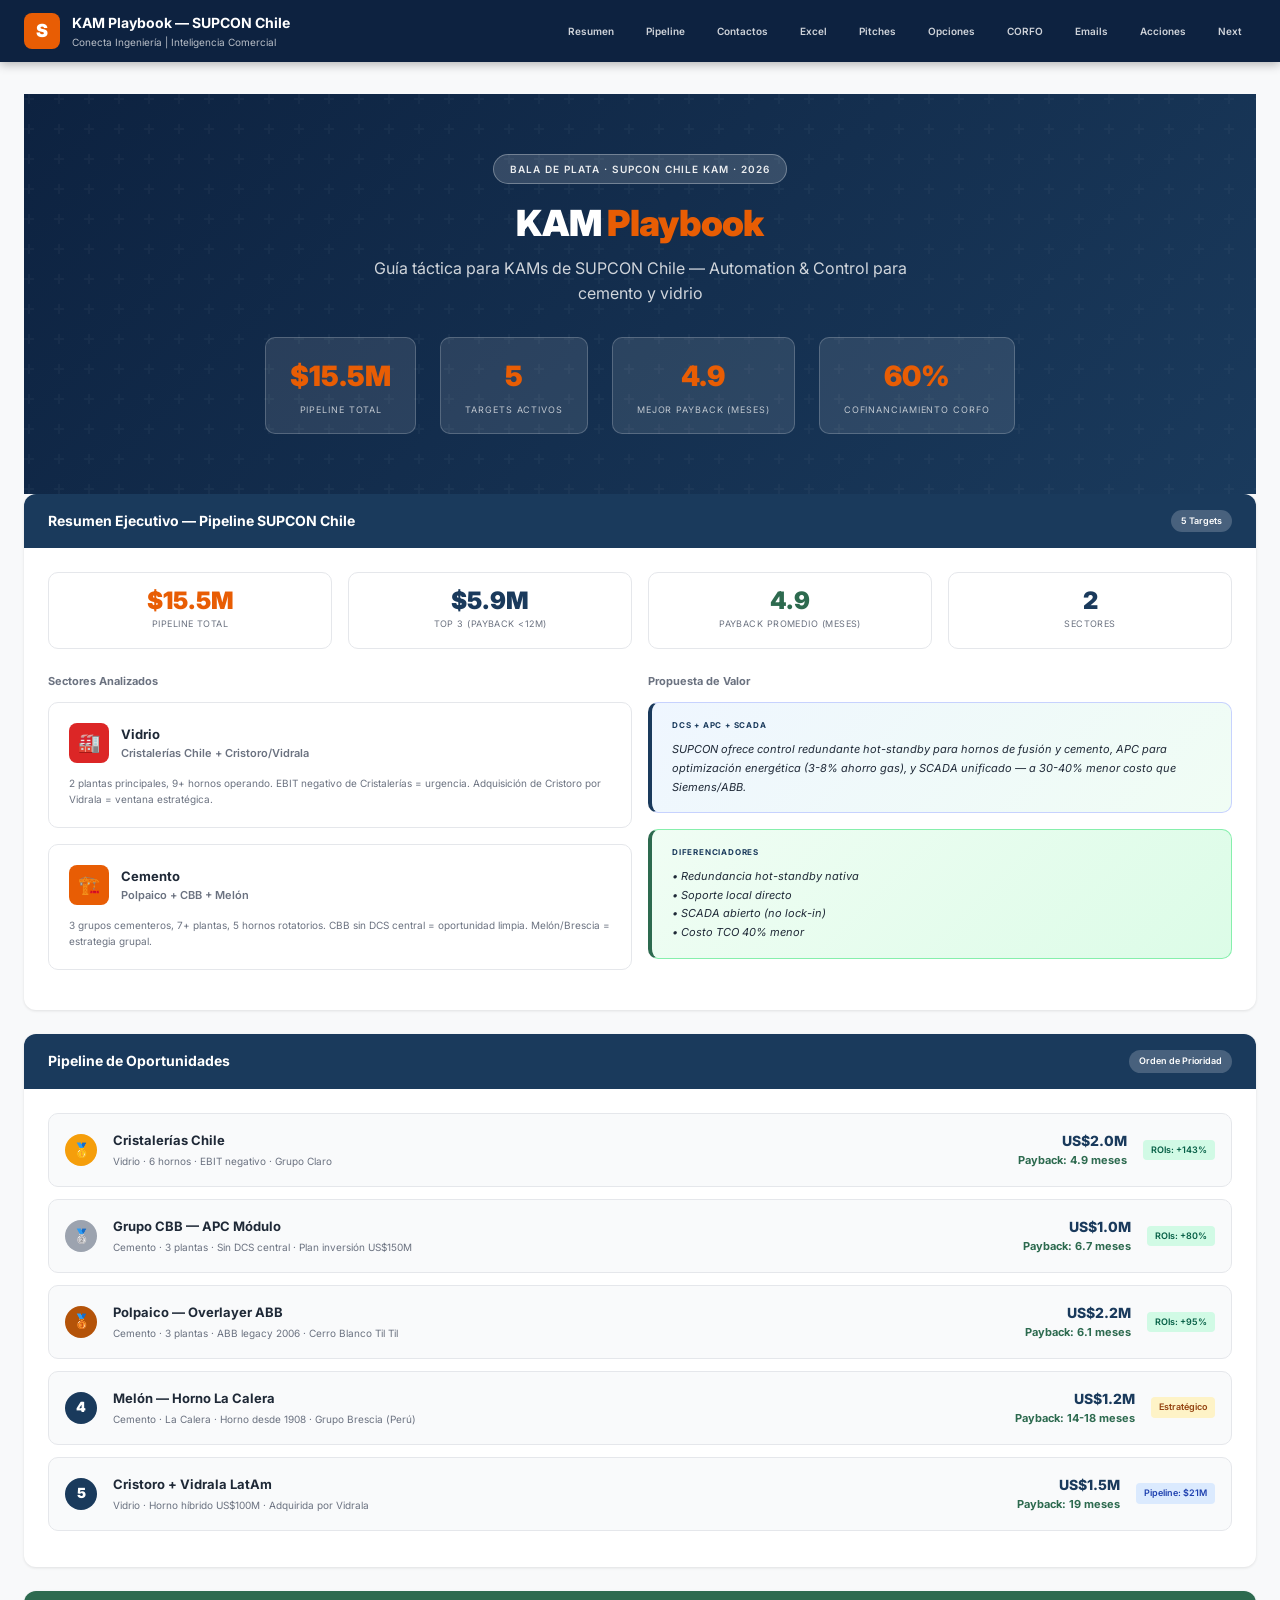
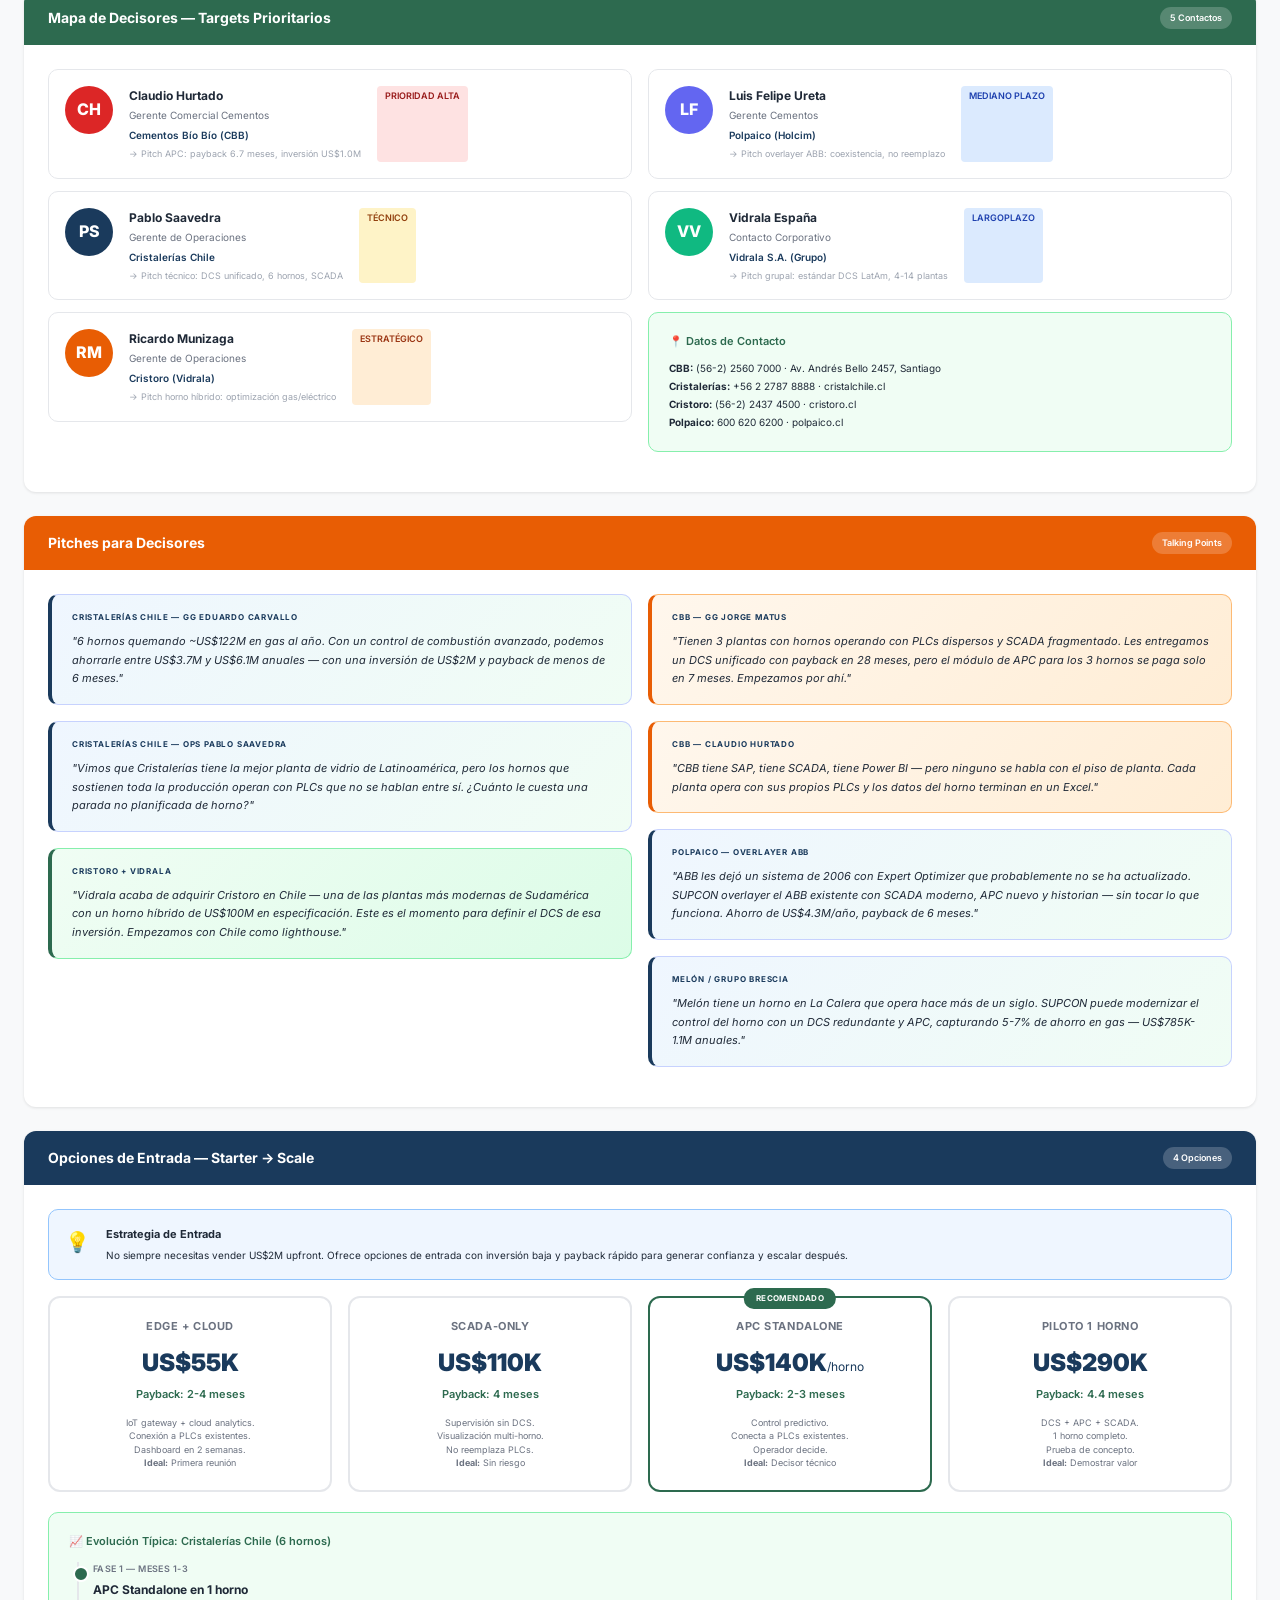
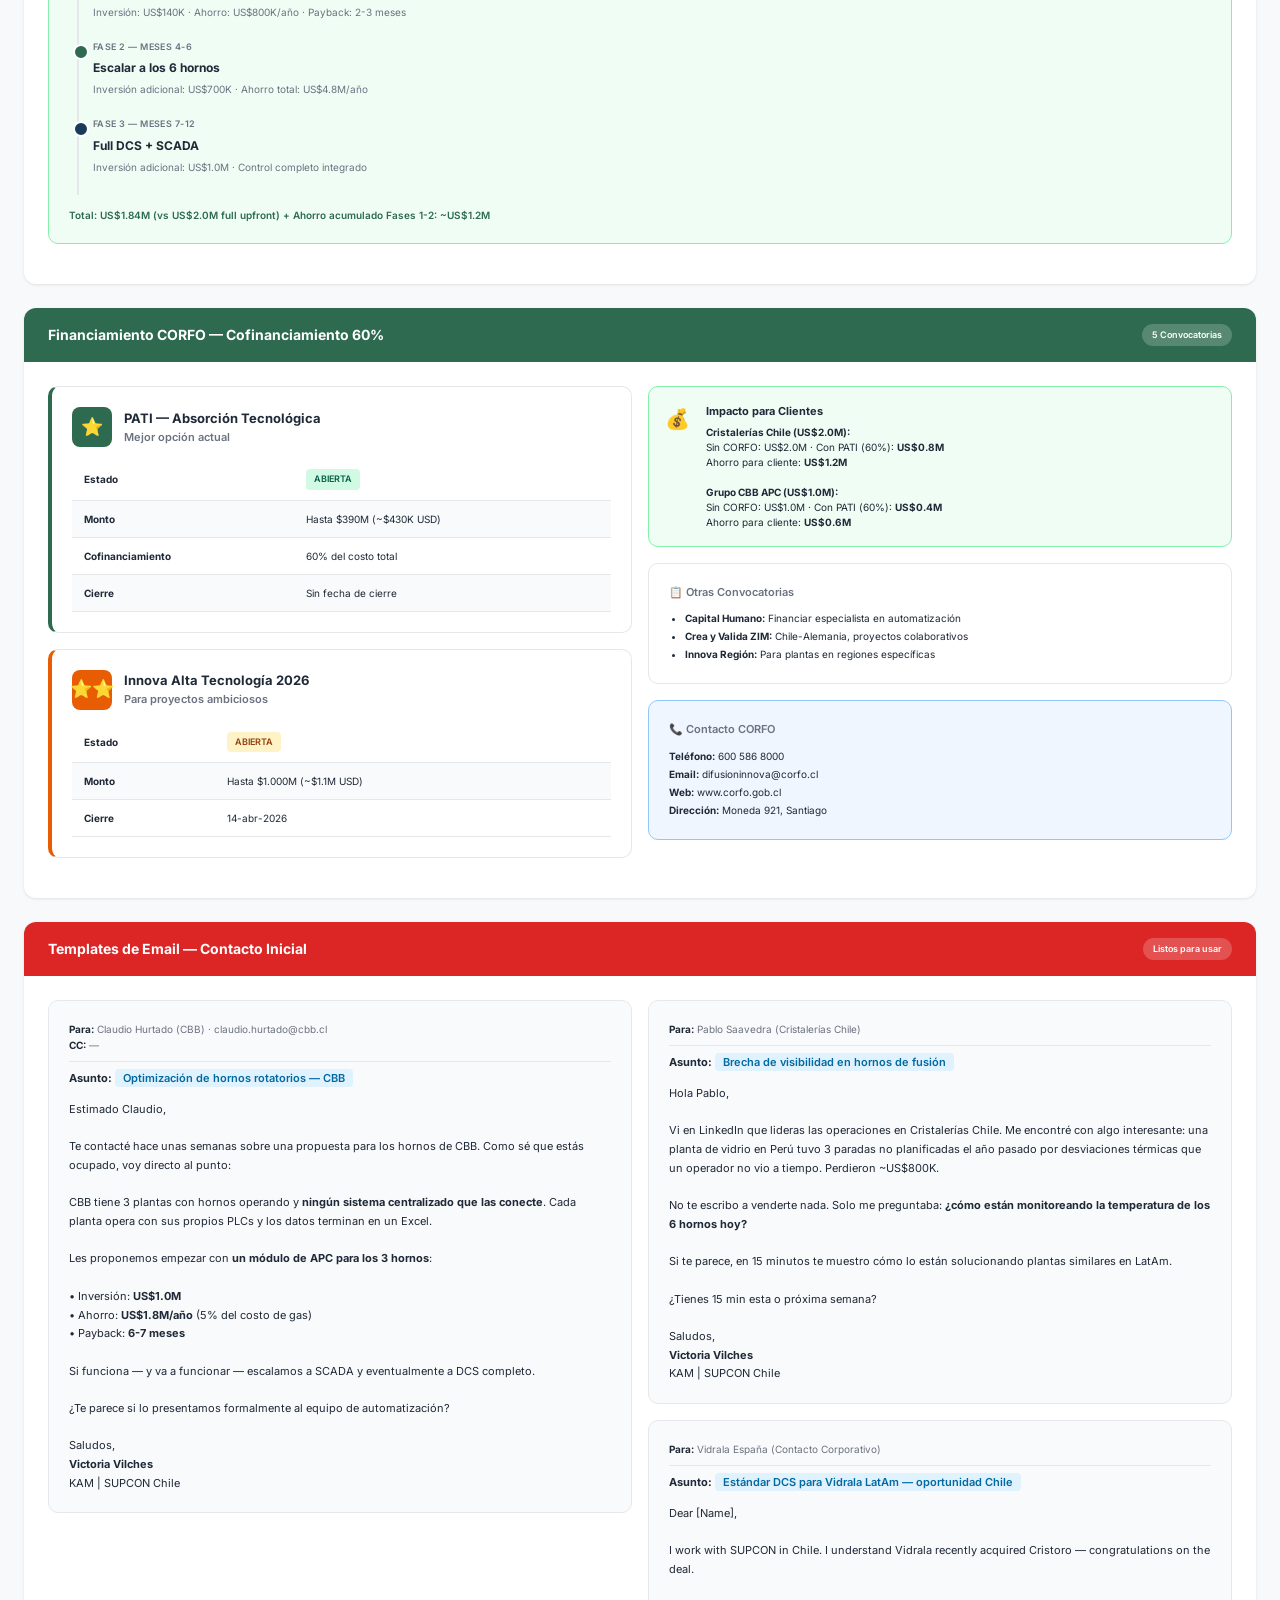
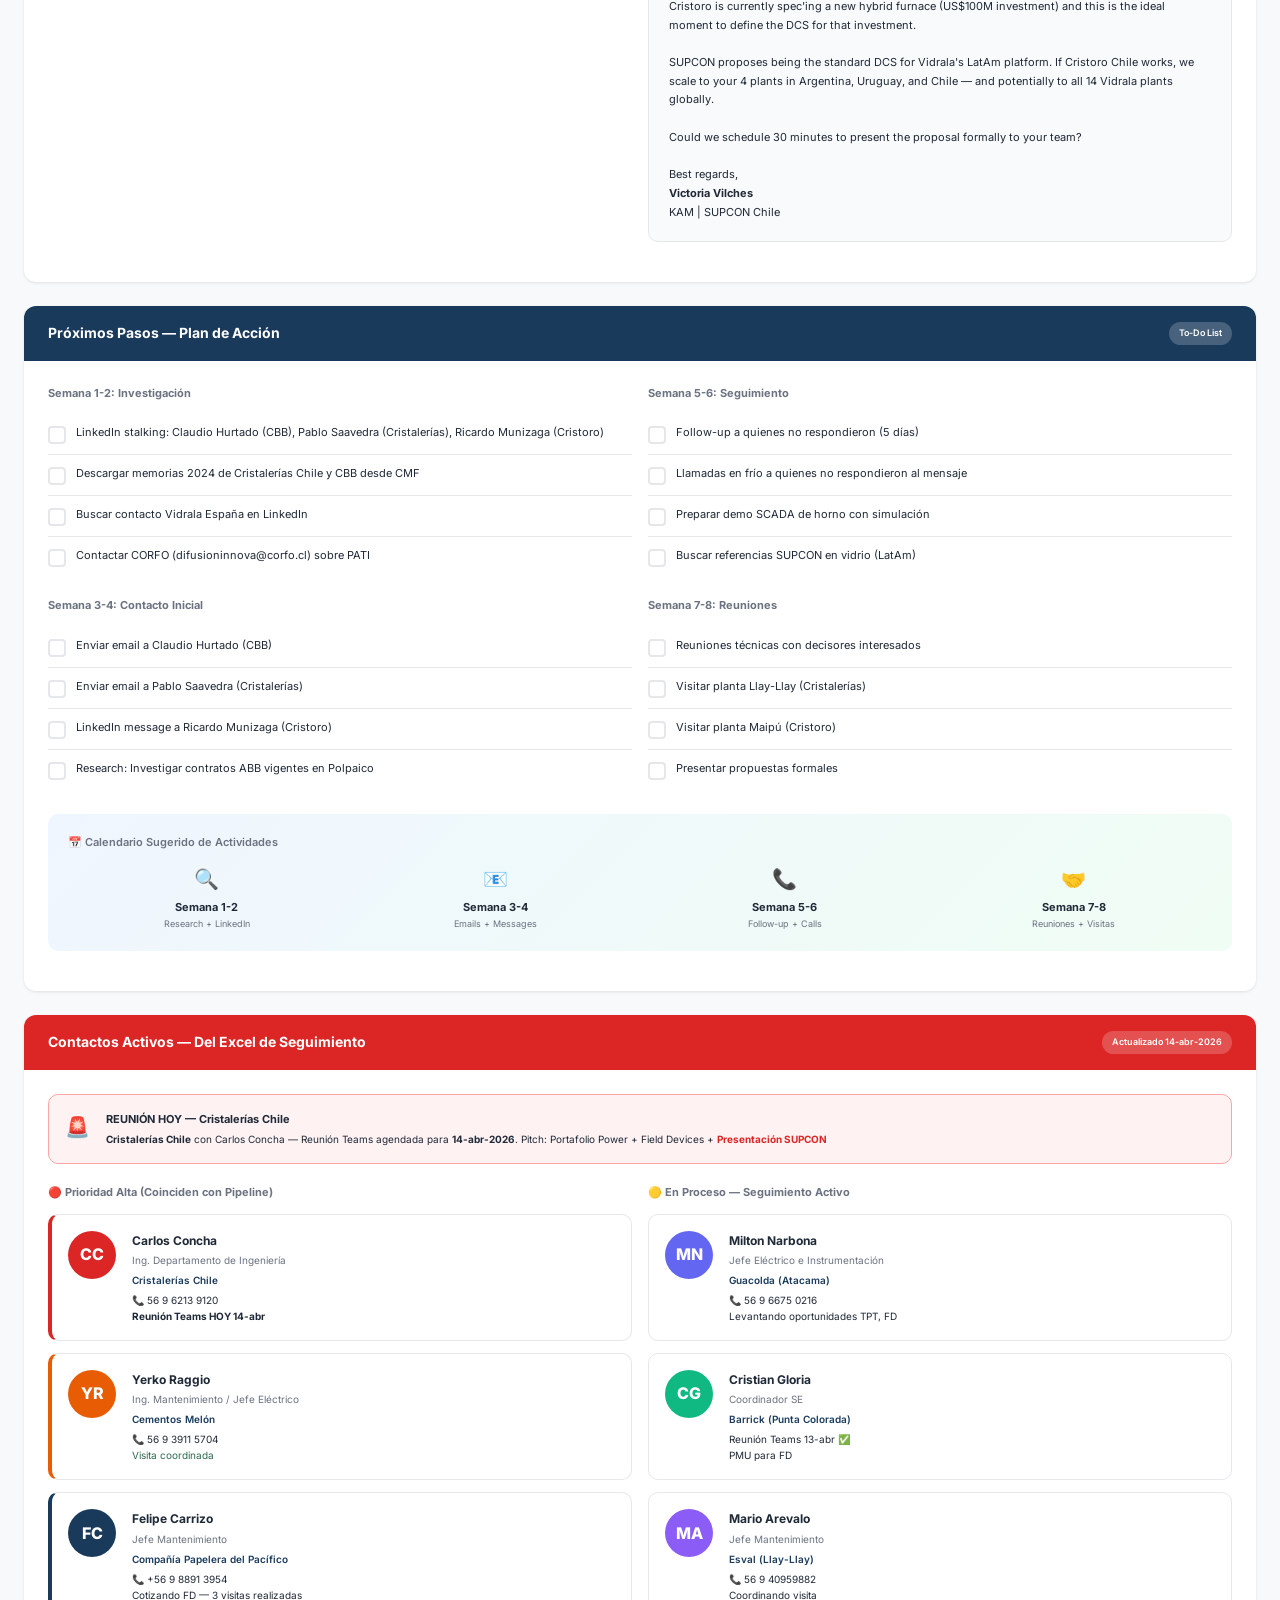
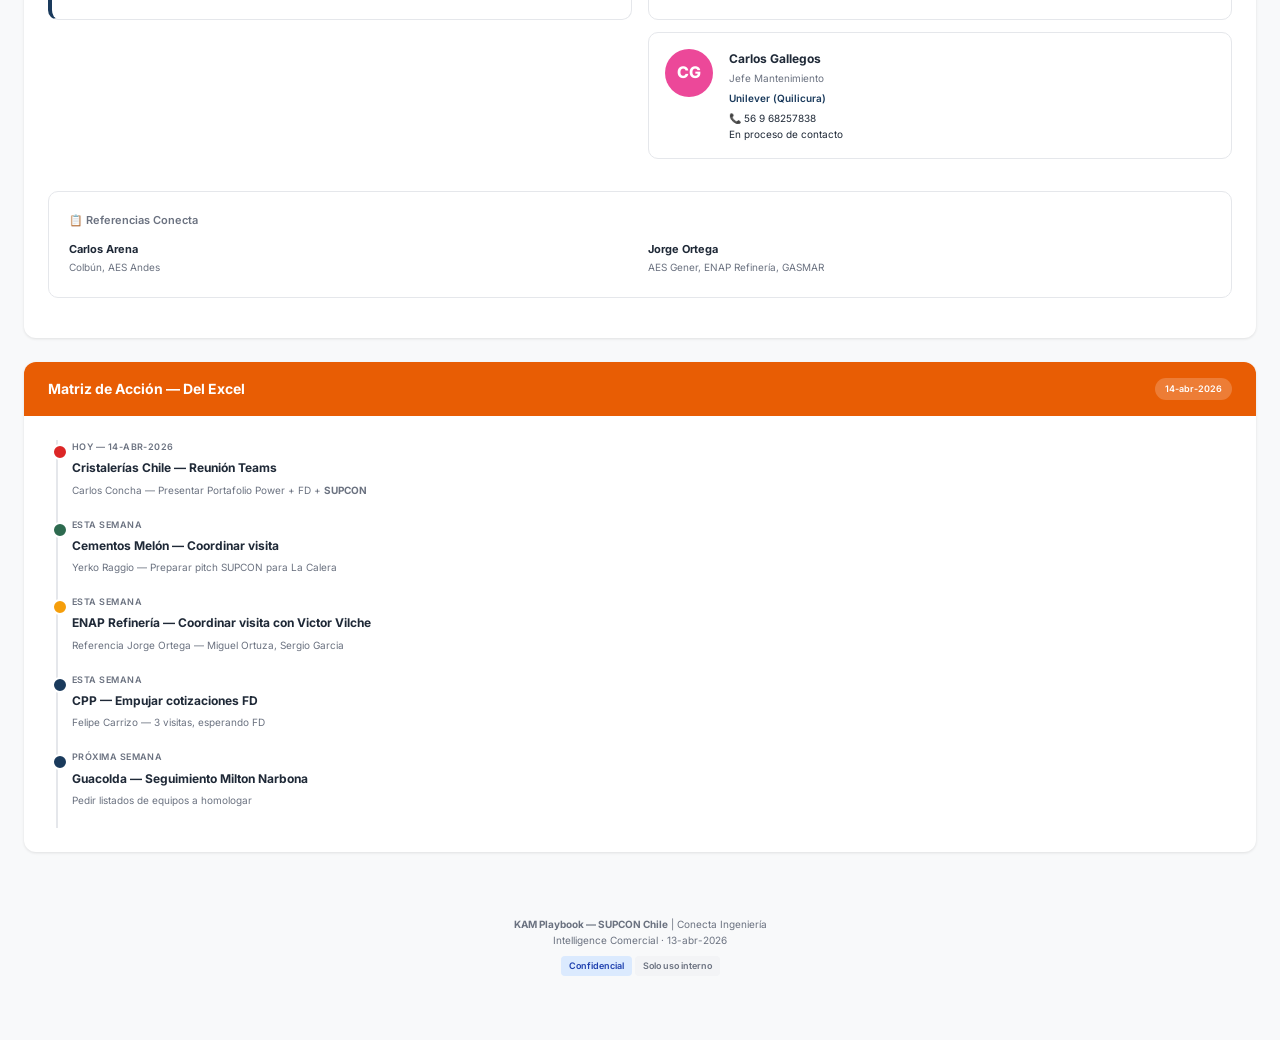
==== kam_playbook.html @ 5419b421 "feat: Cruzar Excel contactos con pipeline SUPCON - Crear analisis_excel_contactos.md con matriz de a" ====
<!DOCTYPE html>
<html lang="es">
<head>
<meta charset="UTF-8">
<meta name="viewport" content="width=device-width, initial-scale=1.0">
<title>KAM Playbook — SUPCON Chile | Conecta Ingeniería</title>
<style>
@import url('https://fonts.googleapis.com/css2?family=Inter:wght@300;400;500;600;700;800;900&display=swap');

:root {
  --primary: #1a3a5c;
  --primary-dark: #0d2240;
  --accent: #e85d04;
  --accent2: #f77f00;
  --success: #2d6a4f;
  --danger: #dc2626;
  --warning: #f59e0b;
  --bg: #f8f9fa;
  --paper: #ffffff;
  --border: #e5e7eb;
  --text: #1f2937;
  --text-light: #6b7280;
  --text-muted: #9ca3af;
}

* { box-sizing: border-box; margin: 0; padding: 0; }

body {
  font-family: 'Inter', -apple-system, BlinkMacSystemFont, sans-serif;
  background: var(--bg);
  color: var(--text);
  font-size: 11px;
  line-height: 1.6;
}

/* ─── NAVIGATION ─── */
.nav {
  position: fixed;
  top: 0;
  left: 0;
  right: 0;
  background: var(--primary-dark);
  color: white;
  padding: 12px 24px;
  display: flex;
  align-items: center;
  justify-content: space-between;
  z-index: 1000;
  box-shadow: 0 2px 10px rgba(0,0,0,0.3);
}

.nav-brand {
  display: flex;
  align-items: center;
  gap: 12px;
}

.nav-logo {
  width: 36px;
  height: 36px;
  background: var(--accent);
  border-radius: 8px;
  display: flex;
  align-items: center;
  justify-content: center;
  font-weight: 900;
  font-size: 18px;
}

.nav-title {
  font-size: 14px;
  font-weight: 700;
}

.nav-subtitle {
  font-size: 10px;
  opacity: 0.7;
}

.nav-links {
  display: flex;
  gap: 4px;
}

.nav-link {
  padding: 8px 14px;
  color: rgba(255,255,255,0.8);
  text-decoration: none;
  font-size: 10px;
  font-weight: 600;
  border-radius: 6px;
  transition: all 0.2s;
}

.nav-link:hover, .nav-link.active {
  background: rgba(255,255,255,0.15);
  color: white;
}

/* ─── MAIN CONTENT ─── */
.main {
  margin-top: 70px;
  padding: 24px;
  max-width: 1400px;
  margin-left: auto;
  margin-right: auto;
}

/* ─── SECTIONS ─── */
.section {
  background: var(--paper);
  border-radius: 12px;
  margin-bottom: 24px;
  box-shadow: 0 1px 3px rgba(0,0,0,0.1);
  overflow: hidden;
}

.section-header {
  background: var(--primary);
  color: white;
  padding: 16px 24px;
  display: flex;
  align-items: center;
  gap: 12px;
}

.section-header.success { background: var(--success); }
.section-header.accent { background: var(--accent); }
.section-header.danger { background: var(--danger); }

.section-header h2 {
  font-size: 14px;
  font-weight: 700;
  flex: 1;
}

.section-header .badge {
  background: rgba(255,255,255,0.2);
  padding: 4px 10px;
  border-radius: 12px;
  font-size: 9px;
  font-weight: 600;
}

.section-body {
  padding: 24px;
}

/* ─── COVER HERO ─── */
.hero {
  background: linear-gradient(135deg, var(--primary-dark) 0%, var(--primary) 100%);
  color: white;
  padding: 60px 40px;
  text-align: center;
  position: relative;
  overflow: hidden;
}

.hero::before {
  content: '';
  position: absolute;
  top: 0;
  left: 0;
  right: 0;
  bottom: 0;
  background: url("data:image/svg+xml,%3Csvg width='60' height='60' viewBox='0 0 60 60' xmlns='http://www.w3.org/2000/svg'%3E%3Cg fill='none' fill-rule='evenodd'%3E%3Cg fill='%23ffffff' fill-opacity='0.03'%3E%3Cpath d='M36 34v-4h-2v4h-4v2h4v4h2v-4h4v-2h-4zm0-30V0h-2v4h-4v2h4v4h2V6h4V4h-4zM6 34v-4H4v4H0v2h4v4h2v-4h4v-2H6zM6 4V0H4v4H0v2h4v4h2V6h4V4H6z'/%3E%3C/g%3E%3C/g%3E%3C/svg%3E");
}

.hero-content {
  position: relative;
  z-index: 1;
}

.hero-badge {
  display: inline-block;
  background: rgba(255,255,255,0.15);
  border: 1px solid rgba(255,255,255,0.3);
  color: rgba(255,255,255,0.9);
  padding: 6px 16px;
  border-radius: 20px;
  font-size: 10px;
  font-weight: 600;
  letter-spacing: 0.1em;
  text-transform: uppercase;
  margin-bottom: 20px;
}

.hero h1 {
  font-size: 36px;
  font-weight: 900;
  line-height: 1.1;
  margin-bottom: 12px;
  letter-spacing: -0.02em;
}

.hero h1 .highlight { color: var(--accent); }

.hero p {
  font-size: 16px;
  opacity: 0.8;
  max-width: 600px;
  margin: 0 auto 30px;
}

.hero-stats {
  display: flex;
  justify-content: center;
  gap: 24px;
  flex-wrap: wrap;
}

.hero-stat {
  background: rgba(255,255,255,0.1);
  border: 1px solid rgba(255,255,255,0.2);
  padding: 16px 24px;
  border-radius: 10px;
  text-align: center;
  min-width: 140px;
}

.hero-stat-value {
  font-size: 28px;
  font-weight: 900;
  color: var(--accent);
}

.hero-stat-label {
  font-size: 9px;
  text-transform: uppercase;
  letter-spacing: 0.1em;
  opacity: 0.7;
  margin-top: 4px;
}

/* ─── CARDS ─── */
.card {
  background: var(--paper);
  border: 1px solid var(--border);
  border-radius: 10px;
  padding: 20px;
  margin-bottom: 16px;
}

.card-header {
  display: flex;
  align-items: center;
  gap: 12px;
  margin-bottom: 12px;
}

.card-icon {
  width: 40px;
  height: 40px;
  background: var(--primary);
  color: white;
  border-radius: 8px;
  display: flex;
  align-items: center;
  justify-content: center;
  font-size: 18px;
  flex-shrink: 0;
}

.card-icon.green { background: var(--success); }
.card-icon.orange { background: var(--accent); }
.card-icon.red { background: var(--danger); }

.card h3 {
  font-size: 13px;
  font-weight: 700;
  flex: 1;
}

.card h4 {
  font-size: 11px;
  font-weight: 600;
  color: var(--text-light);
}

/* ─── GRID LAYOUTS ─── */
.grid-2 {
  display: grid;
  grid-template-columns: repeat(2, 1fr);
  gap: 16px;
}

.grid-3 {
  display: grid;
  grid-template-columns: repeat(3, 1fr);
  gap: 16px;
}

.grid-4 {
  display: grid;
  grid-template-columns: repeat(4, 1fr);
  gap: 16px;
}

@media (max-width: 1024px) {
  .grid-3, .grid-4 { grid-template-columns: repeat(2, 1fr); }
}

@media (max-width: 768px) {
  .grid-2, .grid-3, .grid-4 { grid-template-columns: 1fr; }
}

/* ─── TABLES ─── */
.table {
  width: 100%;
  border-collapse: collapse;
  font-size: 10px;
}

.table th {
  background: var(--primary);
  color: white;
  padding: 10px 12px;
  text-align: left;
  font-weight: 600;
  text-transform: uppercase;
  letter-spacing: 0.05em;
  font-size: 9px;
}

.table td {
  padding: 10px 12px;
  border-bottom: 1px solid var(--border);
}

.table tr:nth-child(even) td {
  background: #f9fafb;
}

.table tr:hover td {
  background: #f3f4f6;
}

/* ─── TAGS / BADGES ─── */
.tag {
  display: inline-block;
  padding: 3px 8px;
  border-radius: 4px;
  font-size: 9px;
  font-weight: 600;
}

.tag.primary { background: #dbeafe; color: #1e40af; }
.tag.success { background: #d1fae5; color: #065f46; }
.tag.warning { background: #fef3c7; color: #92400e; }
.tag.danger { background: #fee2e2; color: #991b1b; }
.tag.orange { background: #ffedd5; color: #9a3412; }

/* ─── PIPELINE ─── */
.pipeline-item {
  display: flex;
  align-items: center;
  gap: 16px;
  padding: 16px;
  background: #f9fafb;
  border: 1px solid var(--border);
  border-radius: 10px;
  margin-bottom: 12px;
}

.pipeline-rank {
  width: 32px;
  height: 32px;
  background: var(--primary);
  color: white;
  border-radius: 50%;
  display: flex;
  align-items: center;
  justify-content: center;
  font-weight: 900;
  font-size: 14px;
  flex-shrink: 0;
}

.pipeline-rank.gold { background: #f59e0b; }
.pipeline-rank.silver { background: #9ca3af; }
.pipeline-rank.bronze { background: #b45309; }

.pipeline-content { flex: 1; }

.pipeline-company {
  font-size: 13px;
  font-weight: 700;
  margin-bottom: 2px;
}

.pipeline-meta {
  font-size: 10px;
  color: var(--text-light);
}

.pipeline-numbers {
  text-align: right;
}

.pipeline-invest {
  font-size: 14px;
  font-weight: 800;
  color: var(--primary);
}

.pipeline-payback {
  font-size: 11px;
  font-weight: 700;
  color: var(--success);
}

/* ─── CONTACTS ─── */
.contact-card {
  display: flex;
  gap: 16px;
  padding: 16px;
  background: white;
  border: 1px solid var(--border);
  border-radius: 10px;
  margin-bottom: 12px;
}

.contact-avatar {
  width: 48px;
  height: 48px;
  background: var(--primary);
  color: white;
  border-radius: 50%;
  display: flex;
  align-items: center;
  justify-content: center;
  font-weight: 800;
  font-size: 16px;
  flex-shrink: 0;
}

.contact-info h4 {
  font-size: 12px;
  font-weight: 700;
  margin-bottom: 2px;
}

.contact-info .role {
  font-size: 10px;
  color: var(--text-light);
  margin-bottom: 4px;
}

.contact-info .company {
  font-size: 10px;
  color: var(--primary);
  font-weight: 600;
}

.contact-info .approach {
  font-size: 9px;
  color: var(--text-muted);
  margin-top: 4px;
}

/* ─── PITCH CARDS ─── */
.pitch-card {
  background: linear-gradient(135deg, #eff6ff 0%, #f0fdf4 100%);
  border: 1px solid #c7d2fe;
  border-left: 4px solid var(--primary);
  border-radius: 10px;
  padding: 16px 20px;
  margin-bottom: 16px;
}

.pitch-card.green {
  background: linear-gradient(135deg, #f0fdf4 0%, #dcfce7 100%);
  border-color: #86efac;
  border-left-color: var(--success);
}

.pitch-card.orange {
  background: linear-gradient(135deg, #fff7ed 0%, #ffedd5 100%);
  border-color: #fdba74;
  border-left-color: var(--accent);
}

.pitch-label {
  font-size: 8px;
  text-transform: uppercase;
  letter-spacing: 0.1em;
  color: var(--primary);
  font-weight: 700;
  margin-bottom: 8px;
}

.pitch-text {
  font-size: 11px;
  line-height: 1.7;
  color: var(--text);
  font-style: italic;
}

/* ─── OPTIONS CARDS ─── */
.option-card {
  background: white;
  border: 2px solid var(--border);
  border-radius: 12px;
  padding: 20px;
  text-align: center;
  transition: all 0.2s;
}

.option-card:hover {
  border-color: var(--primary);
  box-shadow: 0 4px 12px rgba(0,0,0,0.1);
}

.option-card.recommended {
  border-color: var(--success);
  position: relative;
}

.option-card.recommended::before {
  content: 'RECOMENDADO';
  position: absolute;
  top: -10px;
  left: 50%;
  transform: translateX(-50%);
  background: var(--success);
  color: white;
  padding: 4px 12px;
  border-radius: 10px;
  font-size: 8px;
  font-weight: 700;
  letter-spacing: 0.05em;
}

.option-name {
  font-size: 11px;
  font-weight: 700;
  text-transform: uppercase;
  letter-spacing: 0.05em;
  color: var(--text-light);
  margin-bottom: 8px;
}

.option-price {
  font-size: 24px;
  font-weight: 900;
  color: var(--primary);
  margin-bottom: 4px;
}

.option-price .small {
  font-size: 12px;
  font-weight: 400;
}

.option-payback {
  font-size: 11px;
  color: var(--success);
  font-weight: 600;
  margin-bottom: 12px;
}

.option-desc {
  font-size: 9px;
  color: var(--text-light);
  line-height: 1.5;
}

/* ─── TIMELINE ─── */
.timeline {
  position: relative;
  padding-left: 24px;
}

.timeline::before {
  content: '';
  position: absolute;
  left: 8px;
  top: 0;
  bottom: 0;
  width: 2px;
  background: var(--border);
}

.timeline-item {
  position: relative;
  padding-bottom: 20px;
}

.timeline-item::before {
  content: '';
  position: absolute;
  left: -20px;
  top: 4px;
  width: 12px;
  height: 12px;
  background: var(--primary);
  border-radius: 50%;
  border: 2px solid white;
}

.timeline-item.success::before { background: var(--success); }
.timeline-item.warning::before { background: var(--warning); }
.timeline-item.danger::before { background: var(--danger); }

.timeline-date {
  font-size: 9px;
  font-weight: 600;
  color: var(--text-light);
  text-transform: uppercase;
  letter-spacing: 0.05em;
  margin-bottom: 4px;
}

.timeline-title {
  font-size: 12px;
  font-weight: 700;
  margin-bottom: 4px;
}

.timeline-desc {
  font-size: 10px;
  color: var(--text-light);
}

/* ─── CHECKLIST ─── */
.checklist {
  list-style: none;
}

.checklist li {
  display: flex;
  align-items: flex-start;
  gap: 10px;
  padding: 10px 0;
  border-bottom: 1px solid var(--border);
  font-size: 11px;
}

.checklist li:last-child {
  border-bottom: none;
}

.check-box {
  width: 18px;
  height: 18px;
  border: 2px solid var(--border);
  border-radius: 4px;
  flex-shrink: 0;
  margin-top: 2px;
}

.check-box.checked {
  background: var(--success);
  border-color: var(--success);
  color: white;
}

/* ─── EMAIL TEMPLATE ─── */
.email-template {
  background: #f9fafb;
  border: 1px solid var(--border);
  border-radius: 10px;
  padding: 20px;
  margin-bottom: 16px;
}

.email-to {
  font-size: 10px;
  color: var(--text-light);
  margin-bottom: 8px;
  padding-bottom: 8px;
  border-bottom: 1px solid var(--border);
}

.email-to strong {
  color: var(--text);
}

.email-subject {
  font-size: 11px;
  margin-bottom: 12px;
}

.email-subject span {
  background: #e0f2fe;
  color: #0369a1;
  padding: 2px 8px;
  border-radius: 4px;
  font-weight: 600;
}

.email-body {
  font-size: 11px;
  line-height: 1.7;
  color: var(--text);
}

/* ─── KPI STRIP ─── */
.kpi-strip {
  display: flex;
  gap: 16px;
  margin-bottom: 24px;
  flex-wrap: wrap;
}

.kpi-box {
  flex: 1;
  min-width: 120px;
  background: white;
  border: 1px solid var(--border);
  border-radius: 10px;
  padding: 16px;
  text-align: center;
}

.kpi-value {
  font-size: 24px;
  font-weight: 900;
  color: var(--primary);
  line-height: 1;
}

.kpi-value.accent { color: var(--accent); }
.kpi-value.success { color: var(--success); }

.kpi-label {
  font-size: 9px;
  text-transform: uppercase;
  letter-spacing: 0.05em;
  color: var(--text-light);
  margin-top: 4px;
}

/* ─── CALLOUT ─── */
.callout {
  display: flex;
  gap: 16px;
  padding: 16px;
  border-radius: 10px;
  margin-bottom: 16px;
}

.callout.info {
  background: #eff6ff;
  border: 1px solid #93c5fd;
}

.callout.success {
  background: #f0fdf4;
  border: 1px solid #86efac;
}

.callout.warning {
  background: #fffbeb;
  border: 1px solid #fcd34d;
}

.callout.danger {
  background: #fef2f2;
  border: 1px solid #fca5a5;
}

.callout-icon {
  font-size: 20px;
  flex-shrink: 0;
}

.callout-content { flex: 1; }

.callout-title {
  font-size: 11px;
  font-weight: 700;
  margin-bottom: 4px;
}

.callout-text {
  font-size: 10px;
  line-height: 1.5;
}

/* ─── PRINT ─── */
@media print {
  .nav { display: none; }
  .main { margin-top: 0; }
  .section { break-inside: avoid; }
}

/* ─── RESPONSIVE ─── */
@media (max-width: 768px) {
  .nav-links { display: none; }
  .hero h1 { font-size: 24px; }
  .hero-stats { flex-direction: column; }
  .grid-2, .grid-3, .grid-4 { grid-template-columns: 1fr; }
}
</style>
</head>
<body>

<!-- NAVIGATION -->
<nav class="nav">
  <div class="nav-brand">
    <div class="nav-logo">S</div>
    <div>
      <div class="nav-title">KAM Playbook — SUPCON Chile</div>
      <div class="nav-subtitle">Conecta Ingeniería | Inteligencia Comercial</div>
    </div>
  </div>
  <div class="nav-links">
    <a href="#overview" class="nav-link active">Resumen</a>
    <a href="#pipeline" class="nav-link">Pipeline</a>
    <a href="#contacts" class="nav-link">Contactos</a>
    <a href="#contacts-excel" class="nav-link">Excel</a>
    <a href="#pitches" class="nav-link">Pitches</a>
    <a href="#options" class="nav-link">Opciones</a>
    <a href="#corfo" class="nav-link">CORFO</a>
    <a href="#emails" class="nav-link">Emails</a>
    <a href="#actions" class="nav-link">Acciones</a>
    <a href="#next" class="nav-link">Next</a>
  </div>
</nav>

<!-- MAIN CONTENT -->
<main class="main">

<!-- HERO -->
<div class="hero">
  <div class="hero-content">
    <div class="hero-badge">Bala de Plata · SUPCON Chile KAM · 2026</div>
    <h1>KAM <span class="highlight">Playbook</span></h1>
    <p>Guía táctica para KAMs de SUPCON Chile — Automation & Control para cemento y vidrio</p>
    <div class="hero-stats">
      <div class="hero-stat">
        <div class="hero-stat-value">$15.5M</div>
        <div class="hero-stat-label">Pipeline Total</div>
      </div>
      <div class="hero-stat">
        <div class="hero-stat-value">5</div>
        <div class="hero-stat-label">Targets Activos</div>
      </div>
      <div class="hero-stat">
        <div class="hero-stat-value">4.9</div>
        <div class="hero-stat-label">Mejor Payback (meses)</div>
      </div>
      <div class="hero-stat">
        <div class="hero-stat-value">60%</div>
        <div class="hero-stat-label">Cofinanciamiento CORFO</div>
      </div>
    </div>
  </div>
</div>

<!-- SECTION 1: OVERVIEW -->
<section id="overview" class="section">
  <div class="section-header">
    <h2>Resumen Ejecutivo — Pipeline SUPCON Chile</h2>
    <span class="badge">5 Targets</span>
  </div>
  <div class="section-body">
    <div class="kpi-strip">
      <div class="kpi-box">
        <div class="kpi-value accent">$15.5M</div>
        <div class="kpi-label">Pipeline Total</div>
      </div>
      <div class="kpi-box">
        <div class="kpi-value">$5.9M</div>
        <div class="kpi-label">Top 3 (Payback &lt;12m)</div>
      </div>
      <div class="kpi-box">
        <div class="kpi-value success">4.9</div>
        <div class="kpi-label">Payback Promedio (meses)</div>
      </div>
      <div class="kpi-box">
        <div class="kpi-value">2</div>
        <div class="kpi-label">Sectores</div>
      </div>
    </div>
    
    <div class="grid-2">
      <div>
        <h4 style="margin-bottom: 12px; color: var(--text-light);">Sectores Analizados</h4>
        <div class="card">
          <div class="card-header">
            <div class="card-icon red">🏭</div>
            <div>
              <h3>Vidrio</h3>
              <h4>Cristalerías Chile + Cristoro/Vidrala</h4>
            </div>
          </div>
          <p style="font-size: 10px; color: var(--text-light);">
            2 plantas principales, 9+ hornos operando. EBIT negativo de Cristalerías = urgencia. 
            Adquisición de Cristoro por Vidrala = ventana estratégica.
          </p>
        </div>
        <div class="card">
          <div class="card-header">
            <div class="card-icon orange">🏗️</div>
            <div>
              <h3>Cemento</h3>
              <h4>Polpaico + CBB + Melón</h4>
            </div>
          </div>
          <p style="font-size: 10px; color: var(--text-light);">
            3 grupos cementeros, 7+ plantas, 5 hornos rotatorios. 
            CBB sin DCS central = oportunidad limpia. Melón/Brescia = estrategia grupal.
          </p>
        </div>
      </div>
      <div>
        <h4 style="margin-bottom: 12px; color: var(--text-light);">Propuesta de Valor</h4>
        <div class="pitch-card">
          <div class="pitch-label">DCS + APC + SCADA</div>
          <div class="pitch-text">
            SUPCON ofrece control redundante hot-standby para hornos de fusión y cemento, 
            APC para optimización energética (3-8% ahorro gas), y SCADA unificado — 
            a 30-40% menor costo que Siemens/ABB.
          </div>
        </div>
        <div class="pitch-card green">
          <div class="pitch-label">Diferenciadores</div>
          <div class="pitch-text">
            • Redundancia hot-standby nativa<br>
            • Soporte local directo<br>
            • SCADA abierto (no lock-in)<br>
            • Costo TCO 40% menor
          </div>
        </div>
      </div>
    </div>
  </div>
</section>

<!-- SECTION 2: PIPELINE -->
<section id="pipeline" class="section">
  <div class="section-header">
    <h2>Pipeline de Oportunidades</h2>
    <span class="badge">Orden de Prioridad</span>
  </div>
  <div class="section-body">
    
    <div class="pipeline-item">
      <div class="pipeline-rank gold">🥇</div>
      <div class="pipeline-content">
        <div class="pipeline-company">Cristalerías Chile</div>
        <div class="pipeline-meta">Vidrio · 6 hornos · EBIT negativo · Grupo Claro</div>
      </div>
      <div class="pipeline-numbers">
        <div class="pipeline-invest">US$2.0M</div>
        <div class="pipeline-payback">Payback: 4.9 meses</div>
      </div>
      <span class="tag success">ROIs: +143%</span>
    </div>

    <div class="pipeline-item">
      <div class="pipeline-rank silver">🥈</div>
      <div class="pipeline-content">
        <div class="pipeline-company">Grupo CBB — APC Módulo</div>
        <div class="pipeline-meta">Cemento · 3 plantas · Sin DCS central · Plan inversión US$150M</div>
      </div>
      <div class="pipeline-numbers">
        <div class="pipeline-invest">US$1.0M</div>
        <div class="pipeline-payback">Payback: 6.7 meses</div>
      </div>
      <span class="tag success">ROIs: +80%</span>
    </div>

    <div class="pipeline-item">
      <div class="pipeline-rank bronze">🥉</div>
      <div class="pipeline-content">
        <div class="pipeline-company">Polpaico — Overlayer ABB</div>
        <div class="pipeline-meta">Cemento · 3 plantas · ABB legacy 2006 · Cerro Blanco Til Til</div>
      </div>
      <div class="pipeline-numbers">
        <div class="pipeline-invest">US$2.2M</div>
        <div class="pipeline-payback">Payback: 6.1 meses</div>
      </div>
      <span class="tag success">ROIs: +95%</span>
    </div>

    <div class="pipeline-item">
      <div class="pipeline-rank">4</div>
      <div class="pipeline-content">
        <div class="pipeline-company">Melón — Horno La Calera</div>
        <div class="pipeline-meta">Cemento · La Calera · Horno desde 1908 · Grupo Brescia (Perú)</div>
      </div>
      <div class="pipeline-numbers">
        <div class="pipeline-invest">US$1.2M</div>
        <div class="pipeline-payback">Payback: 14-18 meses</div>
      </div>
      <span class="tag warning">Estratégico</span>
    </div>

    <div class="pipeline-item">
      <div class="pipeline-rank">5</div>
      <div class="pipeline-content">
        <div class="pipeline-company">Cristoro + Vidrala LatAm</div>
        <div class="pipeline-meta">Vidrio · Horno híbrido US$100M · Adquirida por Vidrala</div>
      </div>
      <div class="pipeline-numbers">
        <div class="pipeline-invest">US$1.5M</div>
        <div class="pipeline-payback">Payback: 19 meses</div>
      </div>
      <span class="tag primary">Pipeline: $21M</span>
    </div>

  </div>
</section>

<!-- SECTION 3: CONTACTS -->
<section id="contacts" class="section">
  <div class="section-header success">
    <h2>Mapa de Decisores — Targets Prioritarios</h2>
    <span class="badge">5 Contactos</span>
  </div>
  <div class="section-body">
    
    <div class="grid-2">
      <div>
        <div class="contact-card">
          <div class="contact-avatar" style="background: var(--danger);">CH</div>
          <div class="contact-info">
            <h4>Claudio Hurtado</h4>
            <div class="role">Gerente Comercial Cementos</div>
            <div class="company">Cementos Bío Bío (CBB)</div>
            <div class="approach">→ Pitch APC: payback 6.7 meses, inversión US$1.0M</div>
          </div>
          <span class="tag danger">PRIORIDAD ALTA</span>
        </div>

        <div class="contact-card">
          <div class="contact-avatar">PS</div>
          <div class="contact-info">
            <h4>Pablo Saavedra</h4>
            <div class="role">Gerente de Operaciones</div>
            <div class="company">Cristalerías Chile</div>
            <div class="approach">→ Pitch técnico: DCS unificado, 6 hornos, SCADA</div>
          </div>
          <span class="tag warning">TÉCNICO</span>
        </div>

        <div class="contact-card">
          <div class="contact-avatar" style="background: var(--accent);">RM</div>
          <div class="contact-info">
            <h4>Ricardo Munizaga</h4>
            <div class="role">Gerente de Operaciones</div>
            <div class="company">Cristoro (Vidrala)</div>
            <div class="approach">→ Pitch horno híbrido: optimización gas/eléctrico</div>
          </div>
          <span class="tag orange">ESTRATÉGICO</span>
        </div>
      </div>

      <div>
        <div class="contact-card">
          <div class="contact-avatar" style="background: #6366f1;">LF</div>
          <div class="contact-info">
            <h4>Luis Felipe Ureta</h4>
            <div class="role">Gerente Cementos</div>
            <div class="company">Polpaico (Holcim)</div>
            <div class="approach">→ Pitch overlayer ABB: coexistencia, no reemplazo</div>
          </div>
          <span class="tag primary">MEDIANO PLAZO</span>
        </div>

        <div class="contact-card">
          <div class="contact-avatar" style="background: #10b981;">VV</div>
          <div class="contact-info">
            <h4>Vidrala España</h4>
            <div class="role">Contacto Corporativo</div>
            <div class="company">Vidrala S.A. (Grupo)</div>
            <div class="approach">→ Pitch grupal: estándar DCS LatAm, 4-14 plantas</div>
          </div>
          <span class="tag primary">LARGOPLAZO</span>
        </div>

        <div class="card" style="background: #f0fdf4; border-color: #86efac;">
          <h4 style="color: var(--success); margin-bottom: 8px;">📍 Datos de Contacto</h4>
          <div style="font-size: 10px; line-height: 1.8;">
            <strong>CBB:</strong> (56-2) 2560 7000 · Av. Andrés Bello 2457, Santiago<br>
            <strong>Cristalerías:</strong> +56 2 2787 8888 · cristalchile.cl<br>
            <strong>Cristoro:</strong> (56-2) 2437 4500 · cristoro.cl<br>
            <strong>Polpaico:</strong> 600 620 6200 · polpaico.cl
          </div>
        </div>
      </div>
    </div>

  </div>
</section>

<!-- SECTION 4: PITCHES -->
<section id="pitches" class="section">
  <div class="section-header accent">
    <h2>Pitches para Decisores</h2>
    <span class="badge">Talking Points</span>
  </div>
  <div class="section-body">
    
    <div class="grid-2">
      <div>
        <div class="pitch-card">
          <div class="pitch-label">Cristalerías Chile — GG Eduardo Carvallo</div>
          <div class="pitch-text">
            "6 hornos quemando ~US$122M en gas al año. Con un control de combustión avanzado, 
            podemos ahorrarle entre US$3.7M y US$6.1M anuales — con una inversión de US$2M 
            y payback de menos de 6 meses."
          </div>
        </div>

        <div class="pitch-card">
          <div class="pitch-label">Cristalerías Chile — Ops Pablo Saavedra</div>
          <div class="pitch-text">
            "Vimos que Cristalerías tiene la mejor planta de vidrio de Latinoamérica, pero los 
            hornos que sostienen toda la producción operan con PLCs que no se hablan entre sí. 
            ¿Cuánto le cuesta una parada no planificada de horno?"
          </div>
        </div>

        <div class="pitch-card green">
          <div class="pitch-label">Cristoro + Vidrala</div>
          <div class="pitch-text">
            "Vidrala acaba de adquirir Cristoro en Chile — una de las plantas más modernas de 
            Sudamérica con un horno híbrido de US$100M en especificación. Este es el momento 
            para definir el DCS de esa inversión. Empezamos con Chile como lighthouse."
          </div>
        </div>
      </div>

      <div>
        <div class="pitch-card orange">
          <div class="pitch-label">CBB — GG Jorge Matus</div>
          <div class="pitch-text">
            "Tienen 3 plantas con hornos operando con PLCs dispersos y SCADA fragmentado. 
            Les entregamos un DCS unificado con payback en 28 meses, pero el módulo de APC 
            para los 3 hornos se paga solo en 7 meses. Empezamos por ahí."
          </div>
        </div>

        <div class="pitch-card orange">
          <div class="pitch-label">CBB — Claudio Hurtado</div>
          <div class="pitch-text">
            "CBB tiene SAP, tiene SCADA, tiene Power BI — pero ninguno se habla con el piso 
            de planta. Cada planta opera con sus propios PLCs y los datos del horno terminan 
            en un Excel."
          </div>
        </div>

        <div class="pitch-card">
          <div class="pitch-label">Polpaico — Overlayer ABB</div>
          <div class="pitch-text">
            "ABB les dejó un sistema de 2006 con Expert Optimizer que probablemente no se ha 
            actualizado. SUPCON overlayer el ABB existente con SCADA moderno, APC nuevo y 
            historian — sin tocar lo que funciona. Ahorro de US$4.3M/año, payback de 6 meses."
          </div>
        </div>

        <div class="pitch-card">
          <div class="pitch-label">Melón / Grupo Brescia</div>
          <div class="pitch-text">
            "Melón tiene un horno en La Calera que opera hace más de un siglo. SUPCON puede 
            modernizar el control del horno con un DCS redundante y APC, capturando 5-7% de 
            ahorro en gas — US$785K-1.1M anuales."
          </div>
        </div>
      </div>
    </div>

  </div>
</section>

<!-- SECTION 5: OPTIONS -->
<section id="options" class="section">
  <div class="section-header">
    <h2>Opciones de Entrada — Starter → Scale</h2>
    <span class="badge">4 Opciones</span>
  </div>
  <div class="section-body">
    
    <div class="callout info">
      <div class="callout-icon">💡</div>
      <div class="callout-content">
        <div class="callout-title">Estrategia de Entrada</div>
        <div class="callout-text">
          No siempre necesitas vender US$2M upfront. Ofrece opciones de entrada con inversión baja 
          y payback rápido para generar confianza y escalar después.
        </div>
      </div>
    </div>

    <div class="grid-4">
      <div class="option-card">
        <div class="option-name">Edge + Cloud</div>
        <div class="option-price">US$55K</div>
        <div class="option-payback">Payback: 2-4 meses</div>
        <div class="option-desc">
          IoT gateway + cloud analytics.<br>
          Conexión a PLCs existentes.<br>
          Dashboard en 2 semanas.<br>
          <strong>Ideal:</strong> Primera reunión
        </div>
      </div>

      <div class="option-card">
        <div class="option-name">SCADA-only</div>
        <div class="option-price">US$110K</div>
        <div class="option-payback">Payback: 4 meses</div>
        <div class="option-desc">
          Supervisión sin DCS.<br>
          Visualización multi-horno.<br>
          No reemplaza PLCs.<br>
          <strong>Ideal:</strong> Sin riesgo
        </div>
      </div>

      <div class="option-card recommended">
        <div class="option-name">APC Standalone</div>
        <div class="option-price">US$140K<span class="small">/horno</span></div>
        <div class="option-payback">Payback: 2-3 meses</div>
        <div class="option-desc">
          Control predictivo.<br>
          Conecta a PLCs existentes.<br>
          Operador decide.<br>
          <strong>Ideal:</strong> Decisor técnico
        </div>
      </div>

      <div class="option-card">
        <div class="option-name">Piloto 1 Horno</div>
        <div class="option-price">US$290K</div>
        <div class="option-payback">Payback: 4.4 meses</div>
        <div class="option-desc">
          DCS + APC + SCADA.<br>
          1 horno completo.<br>
          Prueba de concepto.<br>
          <strong>Ideal:</strong> Demostrar valor
        </div>
      </div>
    </div>

    <div class="card" style="margin-top: 20px; background: #f0fdf4; border-color: #86efac;">
      <h4 style="color: var(--success); margin-bottom: 12px;">📈 Evolución Típica: Cristalerías Chile (6 hornos)</h4>
      <div class="timeline">
        <div class="timeline-item success">
          <div class="timeline-date">Fase 1 — Meses 1-3</div>
          <div class="timeline-title">APC Standalone en 1 horno</div>
          <div class="timeline-desc">Inversión: US$140K · Ahorro: US$800K/año · Payback: 2-3 meses</div>
        </div>
        <div class="timeline-item success">
          <div class="timeline-date">Fase 2 — Meses 4-6</div>
          <div class="timeline-title">Escalar a los 6 hornos</div>
          <div class="timeline-desc">Inversión adicional: US$700K · Ahorro total: US$4.8M/año</div>
        </div>
        <div class="timeline-item">
          <div class="timeline-date">Fase 3 — Meses 7-12</div>
          <div class="timeline-title">Full DCS + SCADA</div>
          <div class="timeline-desc">Inversión adicional: US$1.0M · Control completo integrado</div>
        </div>
      </div>
      <div style="margin-top: 12px; font-size: 10px; color: var(--success); font-weight: 600;">
        Total: US$1.84M (vs US$2.0M full upfront) + Ahorro acumulado Fases 1-2: ~US$1.2M
      </div>
    </div>

  </div>
</section>

<!-- SECTION 6: CORFO -->
<section id="corfo" class="section">
  <div class="section-header success">
    <h2>Financiamiento CORFO — Cofinanciamiento 60%</h2>
    <span class="badge">5 Convocatorias</span>
  </div>
  <div class="section-body">
    
    <div class="grid-2">
      <div>
        <div class="card" style="border-left: 4px solid var(--success);">
          <div class="card-header">
            <div class="card-icon green">⭐</div>
            <div>
              <h3>PATI — Absorción Tecnológica</h3>
              <h4>Mejor opción actual</h4>
            </div>
          </div>
          <table class="table" style="margin-top: 12px;">
            <tr><td><strong>Estado</strong></td><td><span class="tag success">ABIERTA</span></td></tr>
            <tr><td><strong>Monto</strong></td><td>Hasta $390M (~$430K USD)</td></tr>
            <tr><td><strong>Cofinanciamiento</strong></td><td>60% del costo total</td></tr>
            <tr><td><strong>Cierre</strong></td><td>Sin fecha de cierre</td></tr>
          </table>
        </div>

        <div class="card" style="border-left: 4px solid var(--accent);">
          <div class="card-header">
            <div class="card-icon orange">⭐⭐</div>
            <div>
              <h3>Innova Alta Tecnología 2026</h3>
              <h4>Para proyectos ambiciosos</h4>
            </div>
          </div>
          <table class="table" style="margin-top: 12px;">
            <tr><td><strong>Estado</strong></td><td><span class="tag warning">ABIERTA</span></td></tr>
            <tr><td><strong>Monto</strong></td><td>Hasta $1.000M (~$1.1M USD)</td></tr>
            <tr><td><strong>Cierre</strong></td><td>14-abr-2026</td></tr>
          </table>
        </div>
      </div>

      <div>
        <div class="callout success">
          <div class="callout-icon">💰</div>
          <div class="callout-content">
            <div class="callout-title">Impacto para Clientes</div>
            <div class="callout-text">
              <strong>Cristalerías Chile (US$2.0M):</strong><br>
              Sin CORFO: US$2.0M · Con PATI (60%): <strong>US$0.8M</strong><br>
              Ahorro para cliente: <strong>US$1.2M</strong><br><br>
              <strong>Grupo CBB APC (US$1.0M):</strong><br>
              Sin CORFO: US$1.0M · Con PATI (60%): <strong>US$0.4M</strong><br>
              Ahorro para cliente: <strong>US$0.6M</strong>
            </div>
          </div>
        </div>

        <div class="card">
          <h4 style="margin-bottom: 8px;">📋 Otras Convocatorias</h4>
          <ul style="font-size: 10px; line-height: 1.8; padding-left: 16px;">
            <li><strong>Capital Humano:</strong> Financiar especialista en automatización</li>
            <li><strong>Crea y Valida ZIM:</strong> Chile-Alemania, proyectos colaborativos</li>
            <li><strong>Innova Región:</strong> Para plantas en regiones específicas</li>
          </ul>
        </div>

        <div class="card" style="background: #eff6ff; border-color: #93c5fd;">
          <h4 style="margin-bottom: 8px;">📞 Contacto CORFO</h4>
          <div style="font-size: 10px; line-height: 1.8;">
            <strong>Teléfono:</strong> 600 586 8000<br>
            <strong>Email:</strong> difusioninnova@corfo.cl<br>
            <strong>Web:</strong> www.corfo.gob.cl<br>
            <strong>Dirección:</strong> Moneda 921, Santiago
          </div>
        </div>
      </div>
    </div>

  </div>
</section>

<!-- SECTION 7: EMAILS -->
<section id="emails" class="section">
  <div class="section-header danger">
    <h2>Templates de Email — Contacto Inicial</h2>
    <span class="badge">Listos para usar</span>
  </div>
  <div class="section-body">
    
    <div class="grid-2">
      <div>
        <div class="email-template">
          <div class="email-to">
            <strong>Para:</strong> Claudio Hurtado (CBB) · claudio.hurtado@cbb.cl<br>
            <strong>CC:</strong> —
          </div>
          <div class="email-subject">
            <strong>Asunto:</strong> <span>Optimización de hornos rotatorios — CBB</span>
          </div>
          <div class="email-body">
            <p>Estimado Claudio,</p>
            <br>
            <p>Te contacté hace unas semanas sobre una propuesta para los hornos de CBB. Como sé que estás ocupado, voy directo al punto:</p>
            <br>
            <p>CBB tiene 3 plantas con hornos operando y <strong>ningún sistema centralizado que las conecte</strong>. Cada planta opera con sus propios PLCs y los datos terminan en un Excel.</p>
            <br>
            <p>Les proponemos empezar con <strong>un módulo de APC para los 3 hornos</strong>:</p>
            <br>
            <p>• Inversión: <strong>US$1.0M</strong><br>
            • Ahorro: <strong>US$1.8M/año</strong> (5% del costo de gas)<br>
            • Payback: <strong>6-7 meses</strong></p>
            <br>
            <p>Si funciona — y va a funcionar — escalamos a SCADA y eventualmente a DCS completo.</p>
            <br>
            <p>¿Te parece si lo presentamos formalmente al equipo de automatización?</p>
            <br>
            <p>Saludos,<br>
            <strong>Victoria Vilches</strong><br>
            KAM | SUPCON Chile</p>
          </div>
        </div>
      </div>

      <div>
        <div class="email-template">
          <div class="email-to">
            <strong>Para:</strong> Pablo Saavedra (Cristalerías Chile)
          </div>
          <div class="email-subject">
            <strong>Asunto:</strong> <span>Brecha de visibilidad en hornos de fusión</span>
          </div>
          <div class="email-body">
            <p>Hola Pablo,</p>
            <br>
            <p>Vi en LinkedIn que lideras las operaciones en Cristalerías Chile. Me encontré con algo interesante: una planta de vidrio en Perú tuvo 3 paradas no planificadas el año pasado por desviaciones térmicas que un operador no vio a tiempo. Perdieron ~US$800K.</p>
            <br>
            <p>No te escribo a venderte nada. Solo me preguntaba: <strong>¿cómo están monitoreando la temperatura de los 6 hornos hoy?</strong></p>
            <br>
            <p>Si te parece, en 15 minutos te muestro cómo lo están solucionando plantas similares en LatAm.</p>
            <br>
            <p>¿Tienes 15 min esta o próxima semana?</p>
            <br>
            <p>Saludos,<br>
            <strong>Victoria Vilches</strong><br>
            KAM | SUPCON Chile</p>
          </div>
        </div>

        <div class="email-template">
          <div class="email-to">
            <strong>Para:</strong> Vidrala España (Contacto Corporativo)
          </div>
          <div class="email-subject">
            <strong>Asunto:</strong> <span>Estándar DCS para Vidrala LatAm — oportunidad Chile</span>
          </div>
          <div class="email-body">
            <p>Dear [Name],</p>
            <br>
            <p>I work with SUPCON in Chile. I understand Vidrala recently acquired Cristoro — congratulations on the deal.</p>
            <br>
            <p>Cristoro is currently spec'ing a new hybrid furnace (US$100M investment) and this is the ideal moment to define the DCS for that investment.</p>
            <br>
            <p>SUPCON proposes being the standard DCS for Vidrala's LatAm platform. If Cristoro Chile works, we scale to your 4 plants in Argentina, Uruguay, and Chile — and potentially to all 14 Vidrala plants globally.</p>
            <br>
            <p>Could we schedule 30 minutes to present the proposal formally to your team?</p>
            <br>
            <p>Best regards,<br>
            <strong>Victoria Vilches</strong><br>
            KAM | SUPCON Chile</p>
          </div>
        </div>
      </div>
    </div>

  </div>
</section>

<!-- SECTION 8: NEXT STEPS -->
<section id="next" class="section">
  <div class="section-header">
    <h2>Próximos Pasos — Plan de Acción</h2>
    <span class="badge">To-Do List</span>
  </div>
  <div class="section-body">
    
    <div class="grid-2">
      <div>
        <h4 style="margin-bottom: 12px; color: var(--text-light);">Semana 1-2: Investigación</h4>
        <ul class="checklist">
          <li>
            <div class="check-box"></div>
            <span>LinkedIn stalking: Claudio Hurtado (CBB), Pablo Saavedra (Cristalerías), Ricardo Munizaga (Cristoro)</span>
          </li>
          <li>
            <div class="check-box"></div>
            <span>Descargar memorias 2024 de Cristalerías Chile y CBB desde CMF</span>
          </li>
          <li>
            <div class="check-box"></div>
            <span>Buscar contacto Vidrala España en LinkedIn</span>
          </li>
          <li>
            <div class="check-box"></div>
            <span>Contactar CORFO (difusioninnova@corfo.cl) sobre PATI</span>
          </li>
        </ul>

        <h4 style="margin: 20px 0 12px; color: var(--text-light);">Semana 3-4: Contacto Inicial</h4>
        <ul class="checklist">
          <li>
            <div class="check-box"></div>
            <span>Enviar email a Claudio Hurtado (CBB)</span>
          </li>
          <li>
            <div class="check-box"></div>
            <span>Enviar email a Pablo Saavedra (Cristalerías)</span>
          </li>
          <li>
            <div class="check-box"></div>
            <span>LinkedIn message a Ricardo Munizaga (Cristoro)</span>
          </li>
          <li>
            <div class="check-box"></div>
            <span>Research: Investigar contratos ABB vigentes en Polpaico</span>
          </li>
        </ul>
      </div>

      <div>
        <h4 style="margin-bottom: 12px; color: var(--text-light);">Semana 5-6: Seguimiento</h4>
        <ul class="checklist">
          <li>
            <div class="check-box"></div>
            <span>Follow-up a quienes no respondieron (5 días)</span>
          </li>
          <li>
            <div class="check-box"></div>
            <span>Llamadas en frío a quienes no respondieron al mensaje</span>
          </li>
          <li>
            <div class="check-box"></div>
            <span>Preparar demo SCADA de horno con simulación</span>
          </li>
          <li>
            <div class="check-box"></div>
            <span>Buscar referencias SUPCON en vidrio (LatAm)</span>
          </li>
        </ul>

        <h4 style="margin: 20px 0 12px; color: var(--text-light);">Semana 7-8: Reuniones</h4>
        <ul class="checklist">
          <li>
            <div class="check-box"></div>
            <span>Reuniones técnicas con decisores interesados</span>
          </li>
          <li>
            <div class="check-box"></div>
            <span>Visitar planta Llay-Llay (Cristalerías)</span>
          </li>
          <li>
            <div class="check-box"></div>
            <span>Visitar planta Maipú (Cristoro)</span>
          </li>
          <li>
            <div class="check-box"></div>
            <span>Presentar propuestas formales</span>
          </li>
        </ul>
      </div>
    </div>

    <div class="card" style="margin-top: 24px; background: linear-gradient(135deg, #eff6ff 0%, #f0fdf4 100%); border: none;">
      <h4 style="margin-bottom: 12px;">📅 Calendario Sugerido de Actividades</h4>
      <div class="grid-4" style="gap: 12px;">
        <div style="text-align: center;">
          <div style="font-size: 20px; margin-bottom: 4px;">🔍</div>
          <div style="font-size: 11px; font-weight: 700;">Semana 1-2</div>
          <div style="font-size: 9px; color: var(--text-light);">Research + LinkedIn</div>
        </div>
        <div style="text-align: center;">
          <div style="font-size: 20px; margin-bottom: 4px;">📧</div>
          <div style="font-size: 11px; font-weight: 700;">Semana 3-4</div>
          <div style="font-size: 9px; color: var(--text-light);">Emails + Messages</div>
        </div>
        <div style="text-align: center;">
          <div style="font-size: 20px; margin-bottom: 4px;">📞</div>
          <div style="font-size: 11px; font-weight: 700;">Semana 5-6</div>
          <div style="font-size: 9px; color: var(--text-light);">Follow-up + Calls</div>
        </div>
        <div style="text-align: center;">
          <div style="font-size: 20px; margin-bottom: 4px;">🤝</div>
          <div style="font-size: 11px; font-weight: 700;">Semana 7-8</div>
          <div style="font-size: 9px; color: var(--text-light);">Reuniones + Visitas</div>
        </div>
      </div>
    </div>

  </div>
</section>

<!-- SECTION 9: CONTACTS FROM EXCEL -->
<section id="contacts-excel" class="section">
  <div class="section-header danger">
    <h2>Contactos Activos — Del Excel de Seguimiento</h2>
    <span class="badge">Actualizado 14-abr-2026</span>
  </div>
  <div class="section-body">
    
    <div class="callout danger" style="margin-bottom: 20px;">
      <div class="callout-icon">🚨</div>
      <div class="callout-content">
        <div class="callout-title">REUNIÓN HOY — Cristalerías Chile</div>
        <div class="callout-text">
          <strong>Cristalerías Chile</strong> con Carlos Concha — Reunión Teams agendada para <strong>14-abr-2026</strong>.
          Pitch: Portafolio Power + Field Devices + <span style="color: var(--danger); font-weight: 700;">Presentación SUPCON</span>
        </div>
      </div>
    </div>

    <div class="grid-2">
      <div>
        <h4 style="margin-bottom: 12px; color: var(--text-light);">🔴 Prioridad Alta (Coinciden con Pipeline)</h4>
        
        <div class="contact-card" style="border-left: 4px solid var(--danger);">
          <div class="contact-avatar" style="background: var(--danger);">CC</div>
          <div class="contact-info">
            <h4>Carlos Concha</h4>
            <div class="role">Ing. Departamento de Ingeniería</div>
            <div class="company">Cristalerías Chile</div>
            <div style="font-size: 10px; margin-top: 4px;">
              📞 56 9 6213 9120<br>
              <strong>Reunión Teams HOY 14-abr</strong>
            </div>
          </div>
        </div>

        <div class="contact-card" style="border-left: 4px solid var(--accent);">
          <div class="contact-avatar" style="background: var(--accent);">YR</div>
          <div class="contact-info">
            <h4>Yerko Raggio</h4>
            <div class="role">Ing. Mantenimiento / Jefe Eléctrico</div>
            <div class="company">Cementos Melón</div>
            <div style="font-size: 10px; margin-top: 4px;">
              📞 56 9 3911 5704<br>
              <span style="color: var(--success);">Visita coordinada</span>
            </div>
          </div>
        </div>

        <div class="contact-card" style="border-left: 4px solid var(--primary);">
          <div class="contact-avatar">FC</div>
          <div class="contact-info">
            <h4>Felipe Carrizo</h4>
            <div class="role">Jefe Mantenimiento</div>
            <div class="company">Compañía Papelera del Pacífico</div>
            <div style="font-size: 10px; margin-top: 4px;">
              📞 +56 9 8891 3954<br>
              Cotizando FD — 3 visitas realizadas
            </div>
          </div>
        </div>
      </div>

      <div>
        <h4 style="margin-bottom: 12px; color: var(--text-light);">🟡 En Proceso — Seguimiento Activo</h4>
        
        <div class="contact-card">
          <div class="contact-avatar" style="background: #6366f1;">MN</div>
          <div class="contact-info">
            <h4>Milton Narbona</h4>
            <div class="role">Jefe Eléctrico e Instrumentación</div>
            <div class="company">Guacolda (Atacama)</div>
            <div style="font-size: 10px; margin-top: 4px;">
              📞 56 9 6675 0216<br>
              Levantando oportunidades TPT, FD
            </div>
          </div>
        </div>

        <div class="contact-card">
          <div class="contact-avatar" style="background: #10b981;">CG</div>
          <div class="contact-info">
            <h4>Cristian Gloria</h4>
            <div class="role">Coordinador SE</div>
            <div class="company">Barrick (Punta Colorada)</div>
            <div style="font-size: 10px; margin-top: 4px;">
              Reunión Teams 13-abr ✅<br>
              PMU para FD
            </div>
          </div>
        </div>

        <div class="contact-card">
          <div class="contact-avatar" style="background: #8b5cf6;">MA</div>
          <div class="contact-info">
            <h4>Mario Arevalo</h4>
            <div class="role">Jefe Mantenimiento</div>
            <div class="company">Esval (Llay-Llay)</div>
            <div style="font-size: 10px; margin-top: 4px;">
              📞 56 9 40959882<br>
              Coordinando visita
            </div>
          </div>
        </div>

        <div class="contact-card">
          <div class="contact-avatar" style="background: #ec4899;">CG</div>
          <div class="contact-info">
            <h4>Carlos Gallegos</h4>
            <div class="role">Jefe Mantenimiento</div>
            <div class="company">Unilever (Quilicura)</div>
            <div style="font-size: 10px; margin-top: 4px;">
              📞 56 9 68257838<br>
              En proceso de contacto
            </div>
          </div>
        </div>
      </div>
    </div>

    <div class="card" style="margin-top: 20px;">
      <h4 style="margin-bottom: 12px;">📋 Referencias Conecta</h4>
      <div class="grid-2">
        <div>
          <strong>Carlos Arena</strong><br>
          <span style="font-size: 10px; color: var(--text-light);">Colbún, AES Andes</span>
        </div>
        <div>
          <strong>Jorge Ortega</strong><br>
          <span style="font-size: 10px; color: var(--text-light);">AES Gener, ENAP Refinería, GASMAR</span>
        </div>
      </div>
    </div>

  </div>
</section>

<!-- SECTION 10: ACTION MATRIX -->
<section id="actions" class="section">
  <div class="section-header accent">
    <h2>Matriz de Acción — Del Excel</h2>
    <span class="badge">14-abr-2026</span>
  </div>
  <div class="section-body">
    
    <div class="timeline">
      <div class="timeline-item danger">
        <div class="timeline-date">HOY — 14-abr-2026</div>
        <div class="timeline-title">Cristalerías Chile — Reunión Teams</div>
        <div class="timeline-desc">Carlos Concha — Presentar Portafolio Power + FD + <strong>SUPCON</strong></div>
      </div>
      <div class="timeline-item success">
        <div class="timeline-date">Esta semana</div>
        <div class="timeline-title">Cementos Melón — Coordinar visita</div>
        <div class="timeline-desc">Yerko Raggio — Preparar pitch SUPCON para La Calera</div>
      </div>
      <div class="timeline-item warning">
        <div class="timeline-date">Esta semana</div>
        <div class="timeline-title">ENAP Refinería — Coordinar visita con Victor Vilche</div>
        <div class="timeline-desc">Referencia Jorge Ortega — Miguel Ortuza, Sergio Garcia</div>
      </div>
      <div class="timeline-item">
        <div class="timeline-date">Esta semana</div>
        <div class="timeline-title">CPP — Empujar cotizaciones FD</div>
        <div class="timeline-desc">Felipe Carrizo — 3 visitas, esperando FD</div>
      </div>
      <div class="timeline-item">
        <div class="timeline-date">Próxima semana</div>
        <div class="timeline-title">Guacolda — Seguimiento Milton Narbona</div>
        <div class="timeline-desc">Pedir listados de equipos a homologar</div>
      </div>
    </div>

  </div>
</section>

<!-- FOOTER -->
<div style="text-align: center; padding: 40px; color: var(--text-light); font-size: 10px;">
  <p><strong>KAM Playbook — SUPCON Chile</strong> | Conecta Ingeniería</p>
  <p>Intelligence Comercial · 13-abr-2026</p>
  <p style="margin-top: 8px;">
    <span class="tag primary">Confidencial</span>
    <span class="tag" style="background: #f3f4f6; color: var(--text-light);">Solo uso interno</span>
  </p>
</div>

</main>

<script>
// Smooth scroll for nav links
document.querySelectorAll('.nav-link').forEach(link => {
  link.addEventListener('click', function(e) {
    e.preventDefault();
    const target = document.querySelector(this.getAttribute('href'));
    if (target) {
      target.scrollIntoView({ behavior: 'smooth', block: 'start' });
      document.querySelectorAll('.nav-link').forEach(l => l.classList.remove('active'));
      this.classList.add('active');
    }
  });
});

// Highlight active section on scroll
window.addEventListener('scroll', function() {
  const sections = document.querySelectorAll('.section');
  let current = '';
  sections.forEach(section => {
    const sectionTop = section.offsetTop;
    if (pageYOffset >= sectionTop - 100) {
      current = section.getAttribute('id');
    }
  });
  document.querySelectorAll('.nav-link').forEach(link => {
    link.classList.remove('active');
    if (link.getAttribute('href') === '#' + current) {
      link.classList.add('active');
    }
  });
});
</script>

</body>
</html>
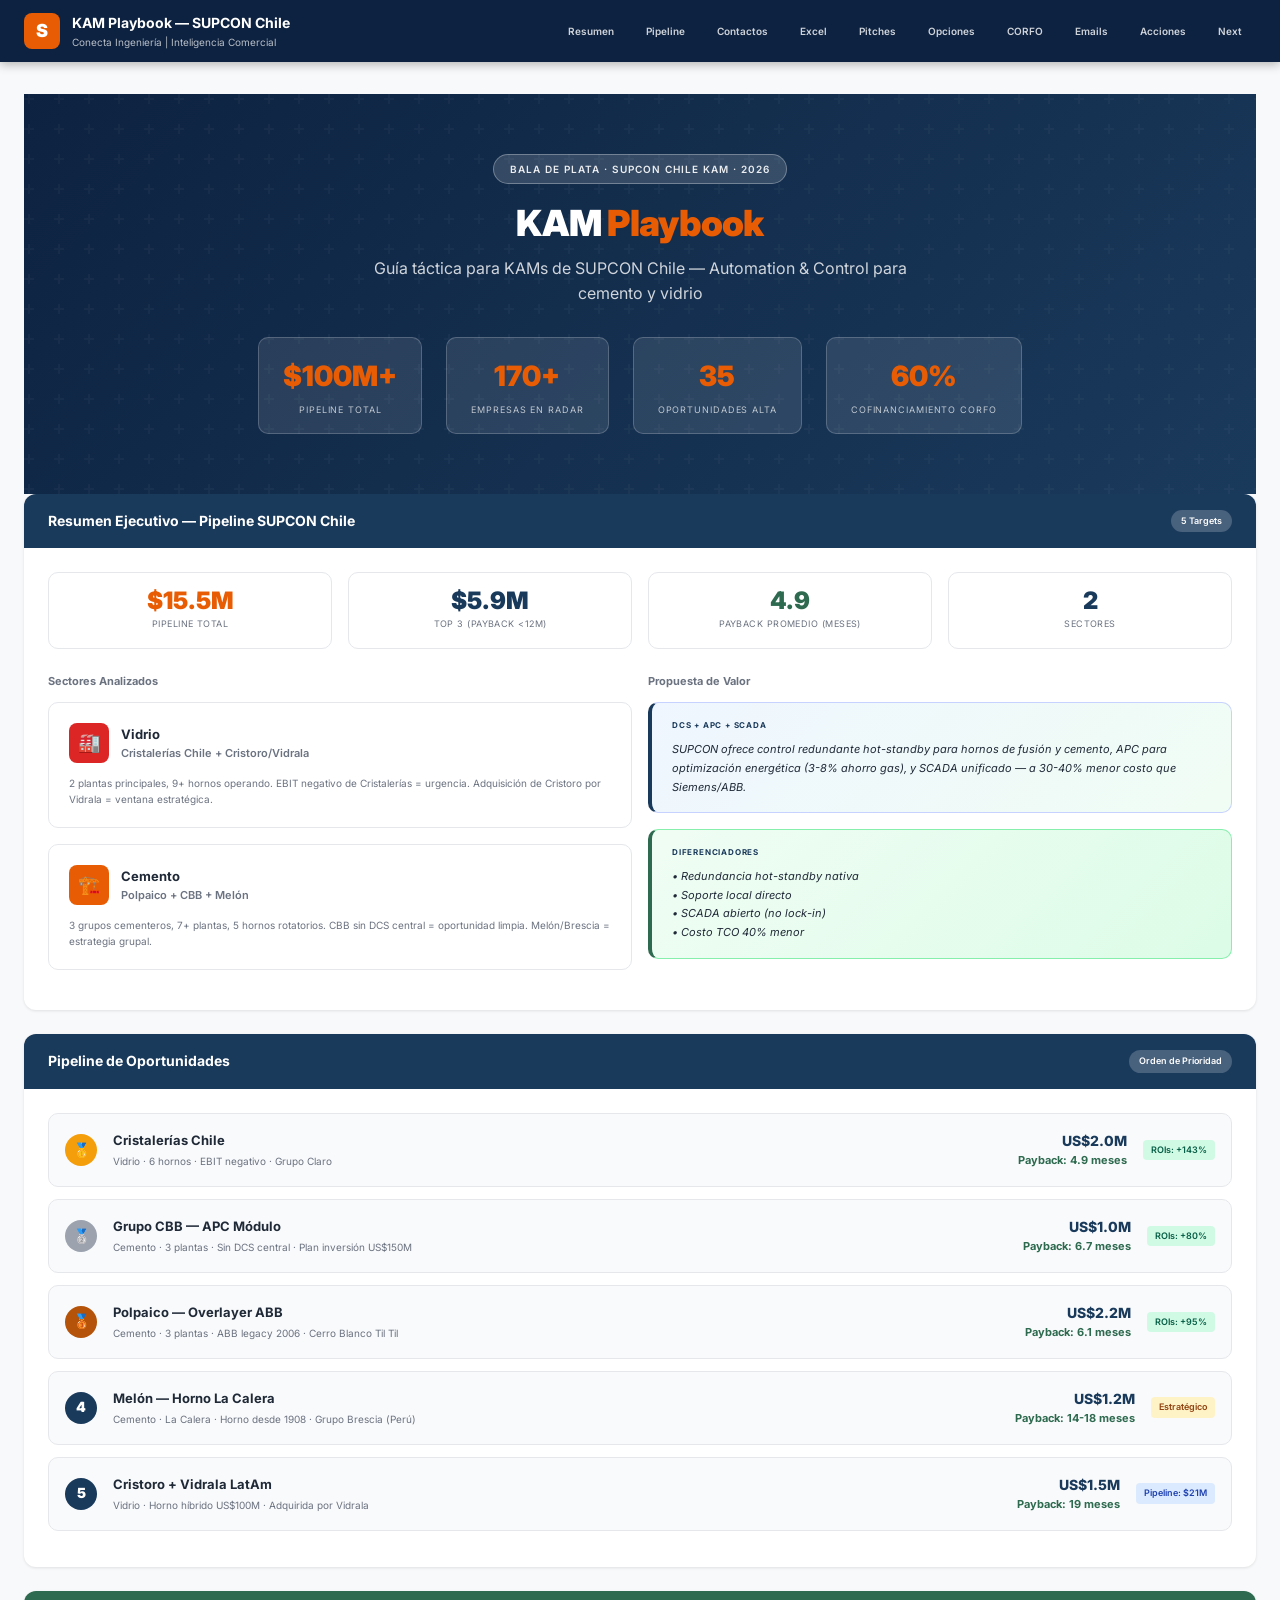
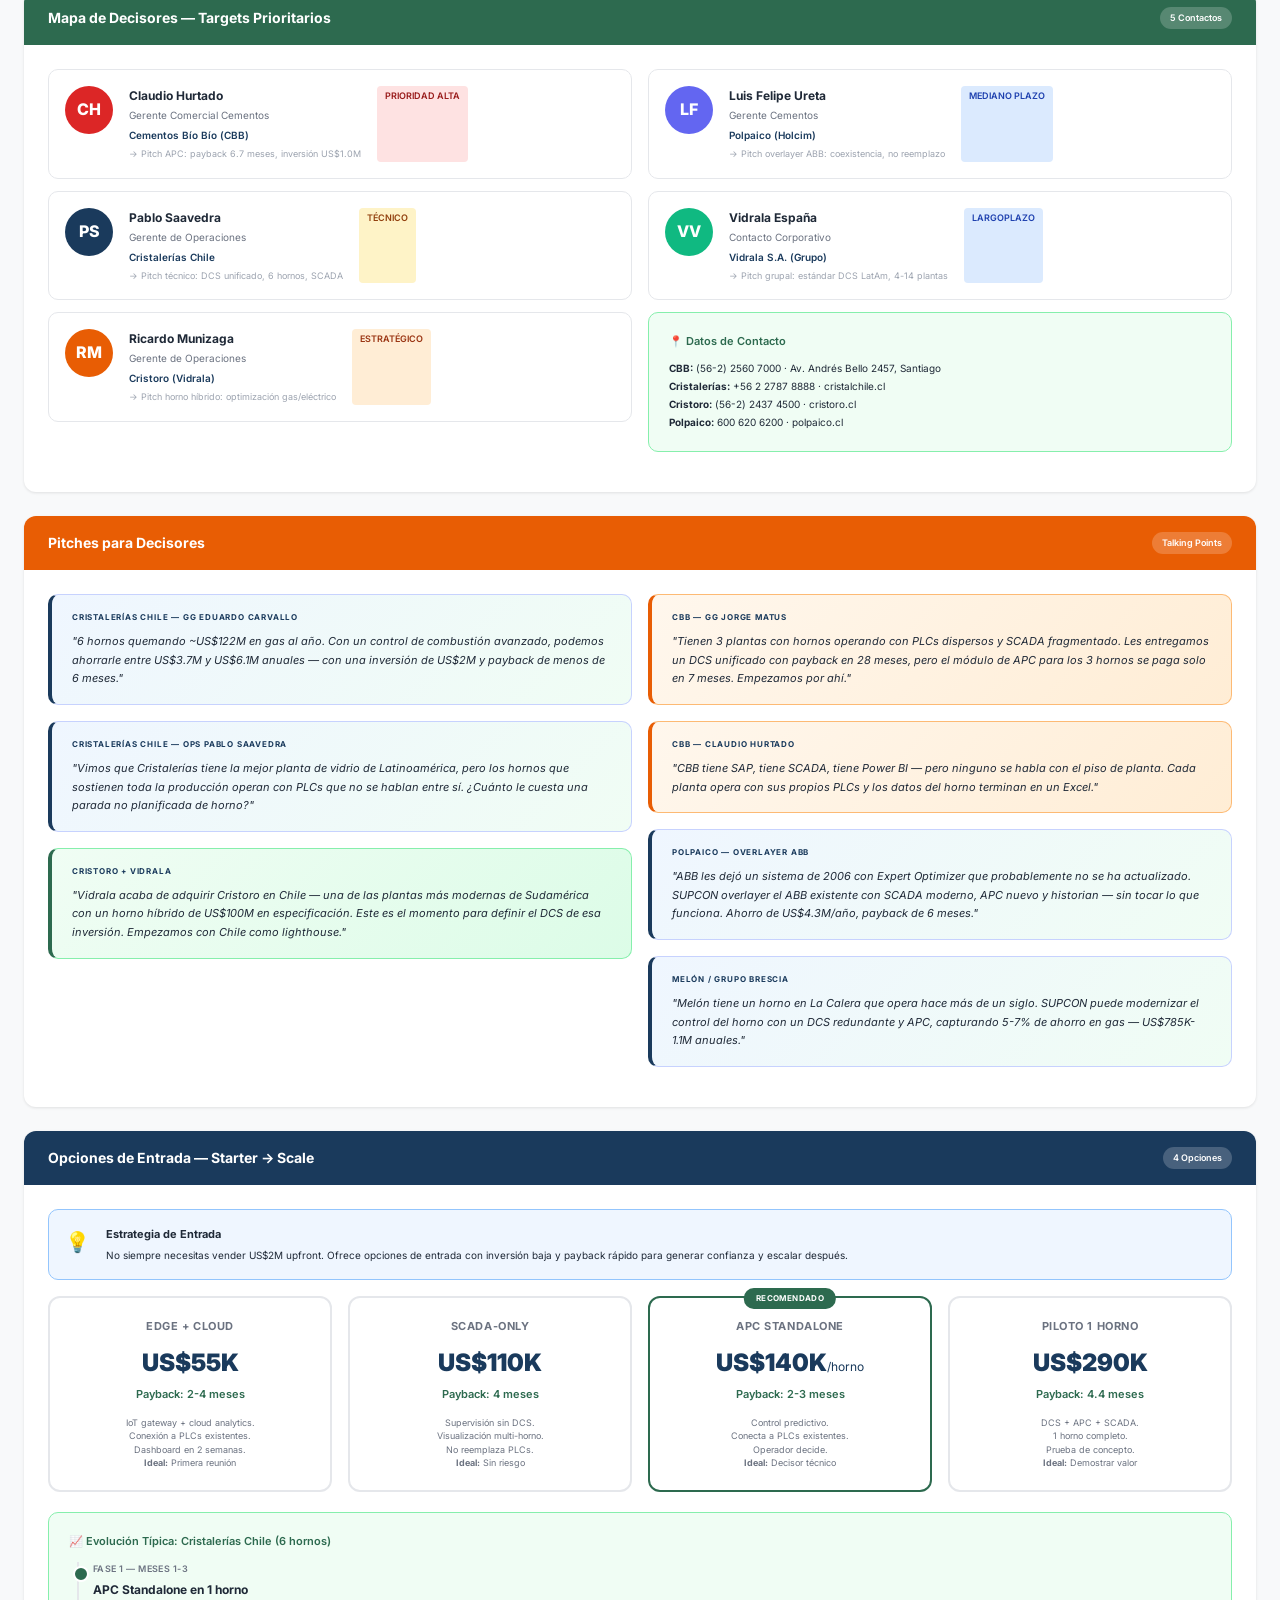
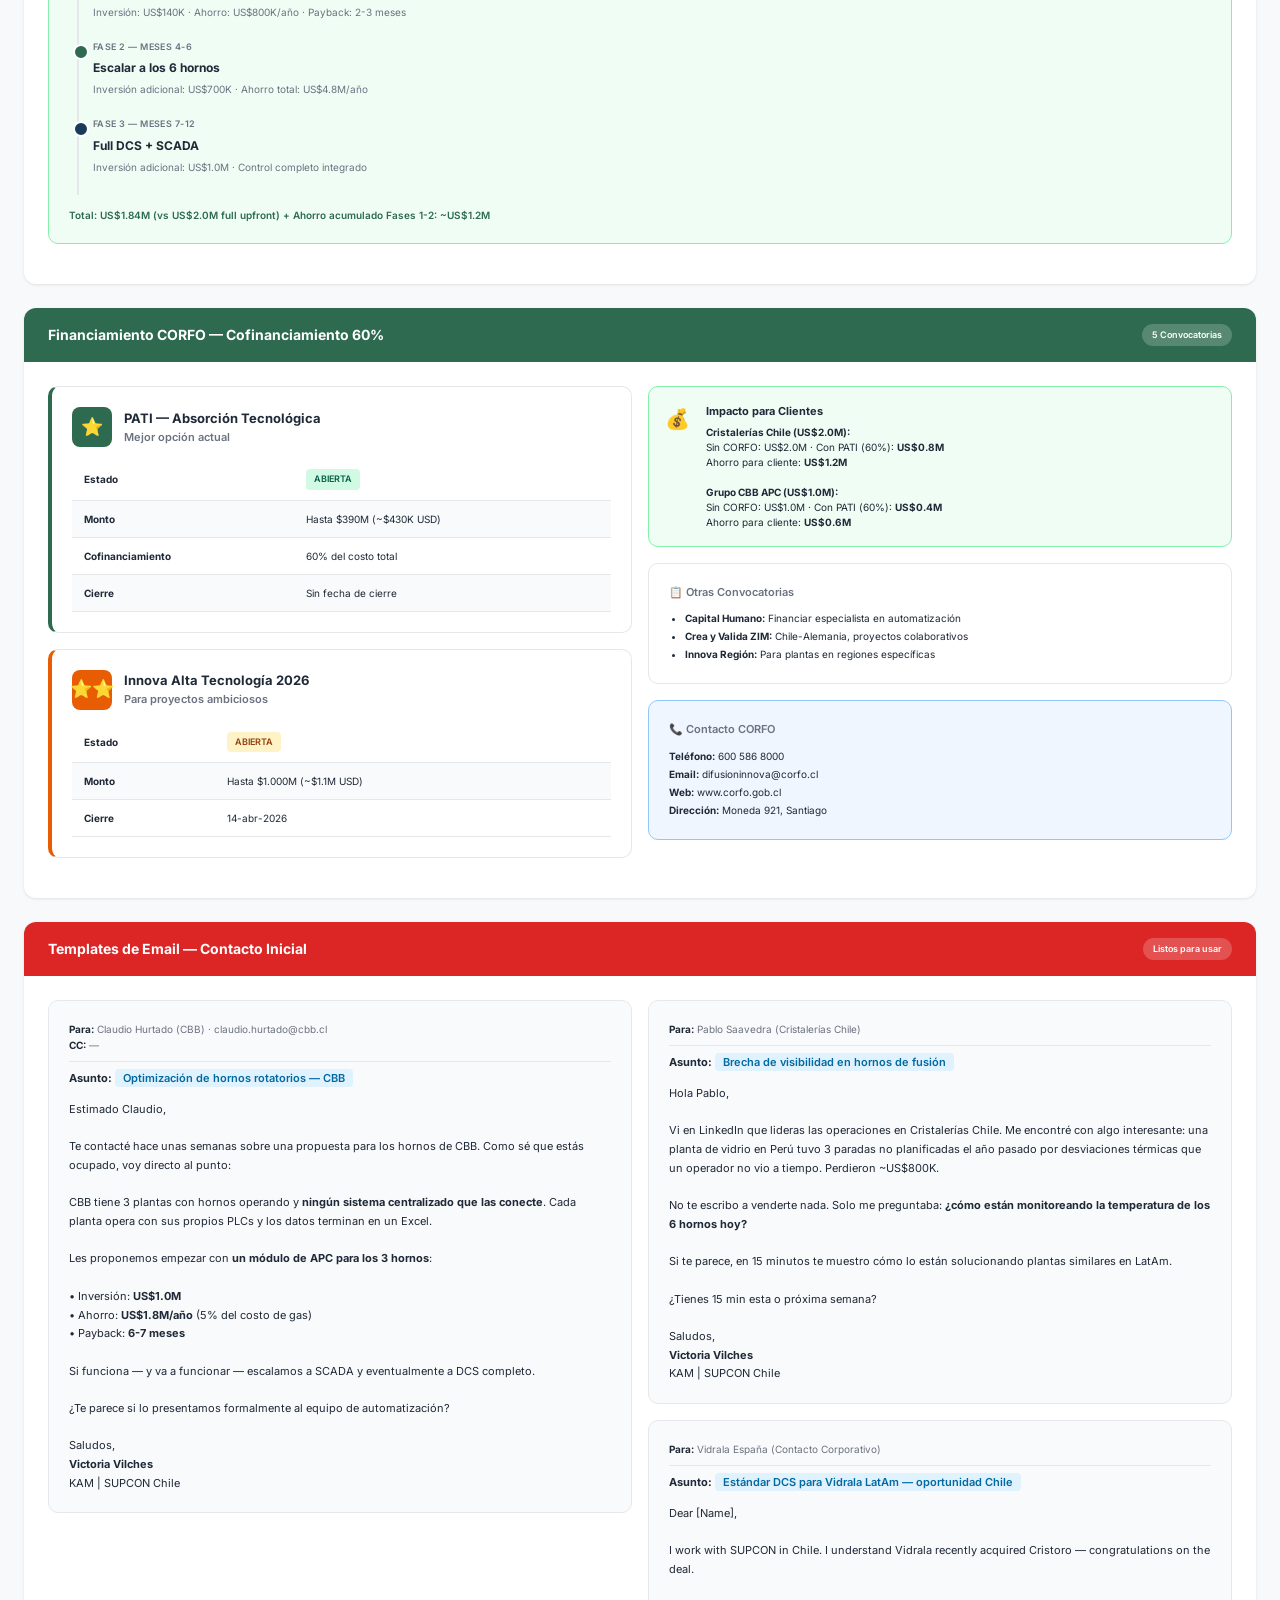
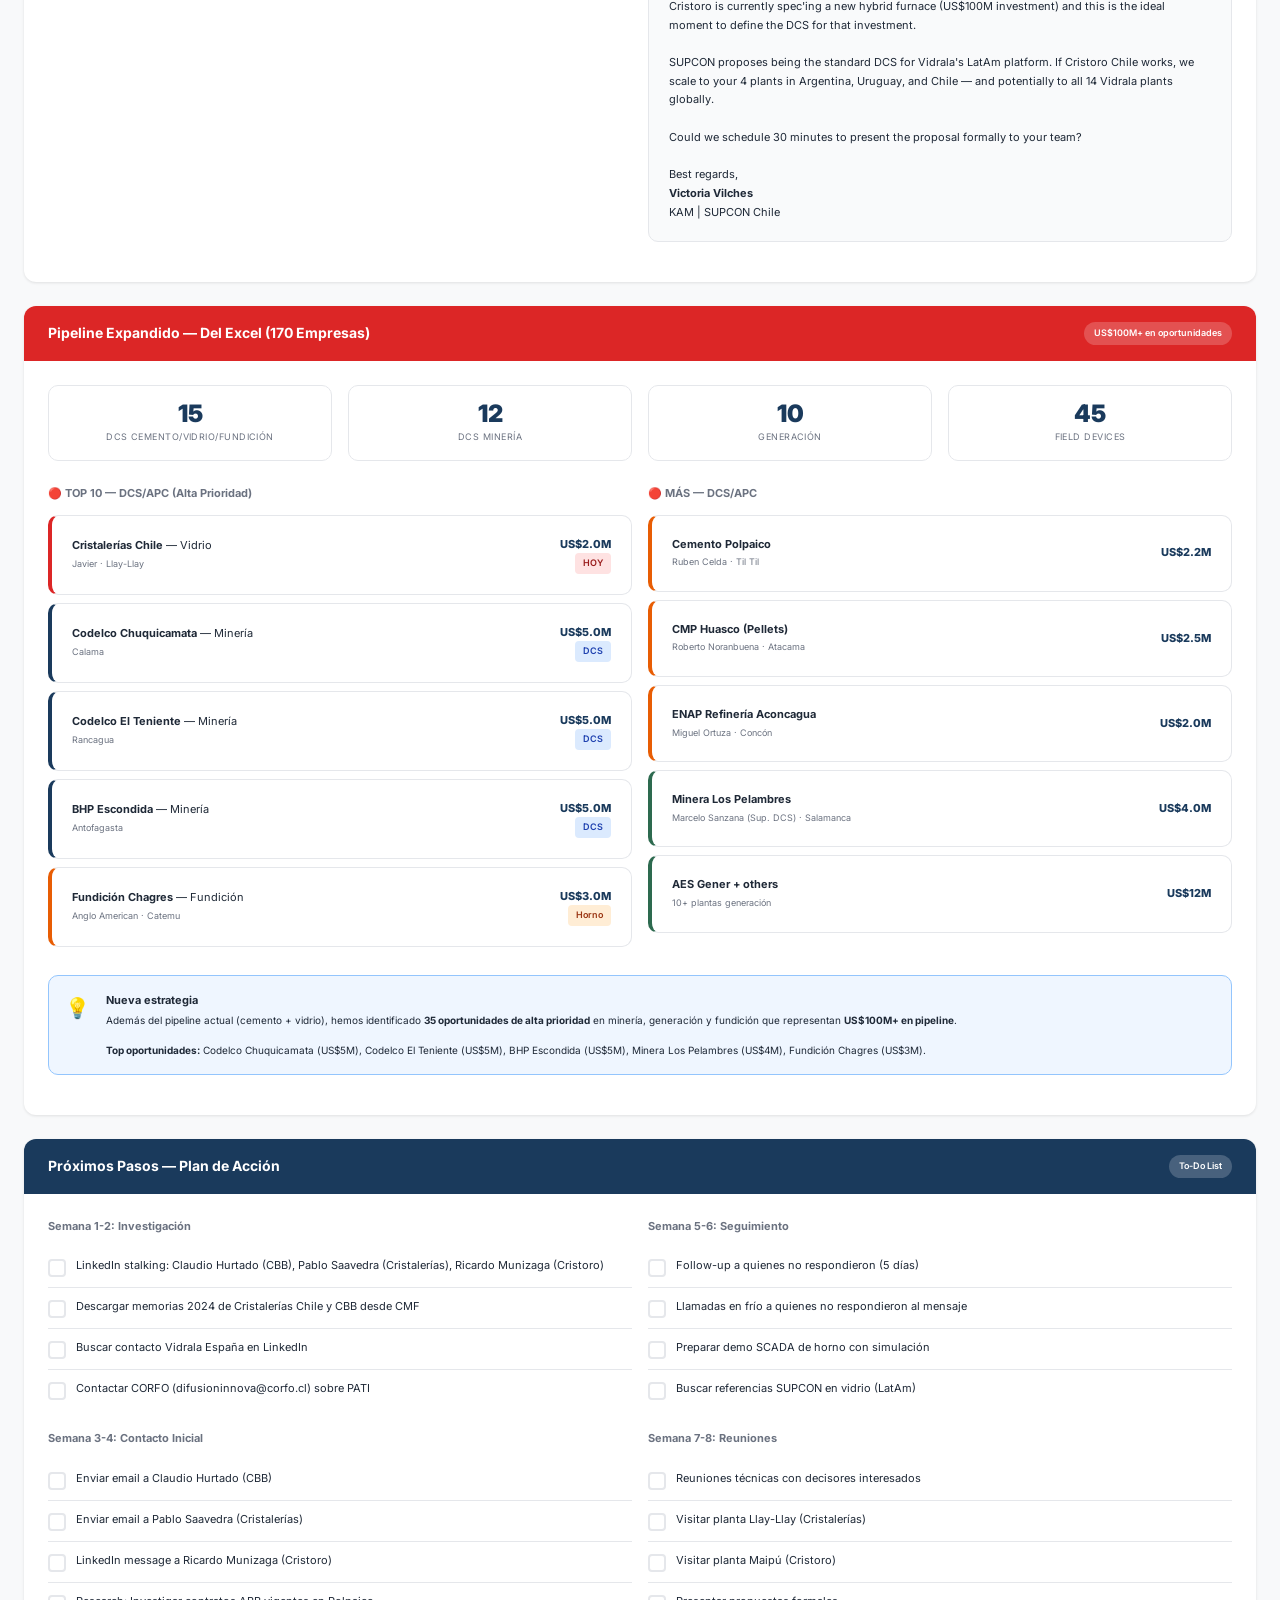
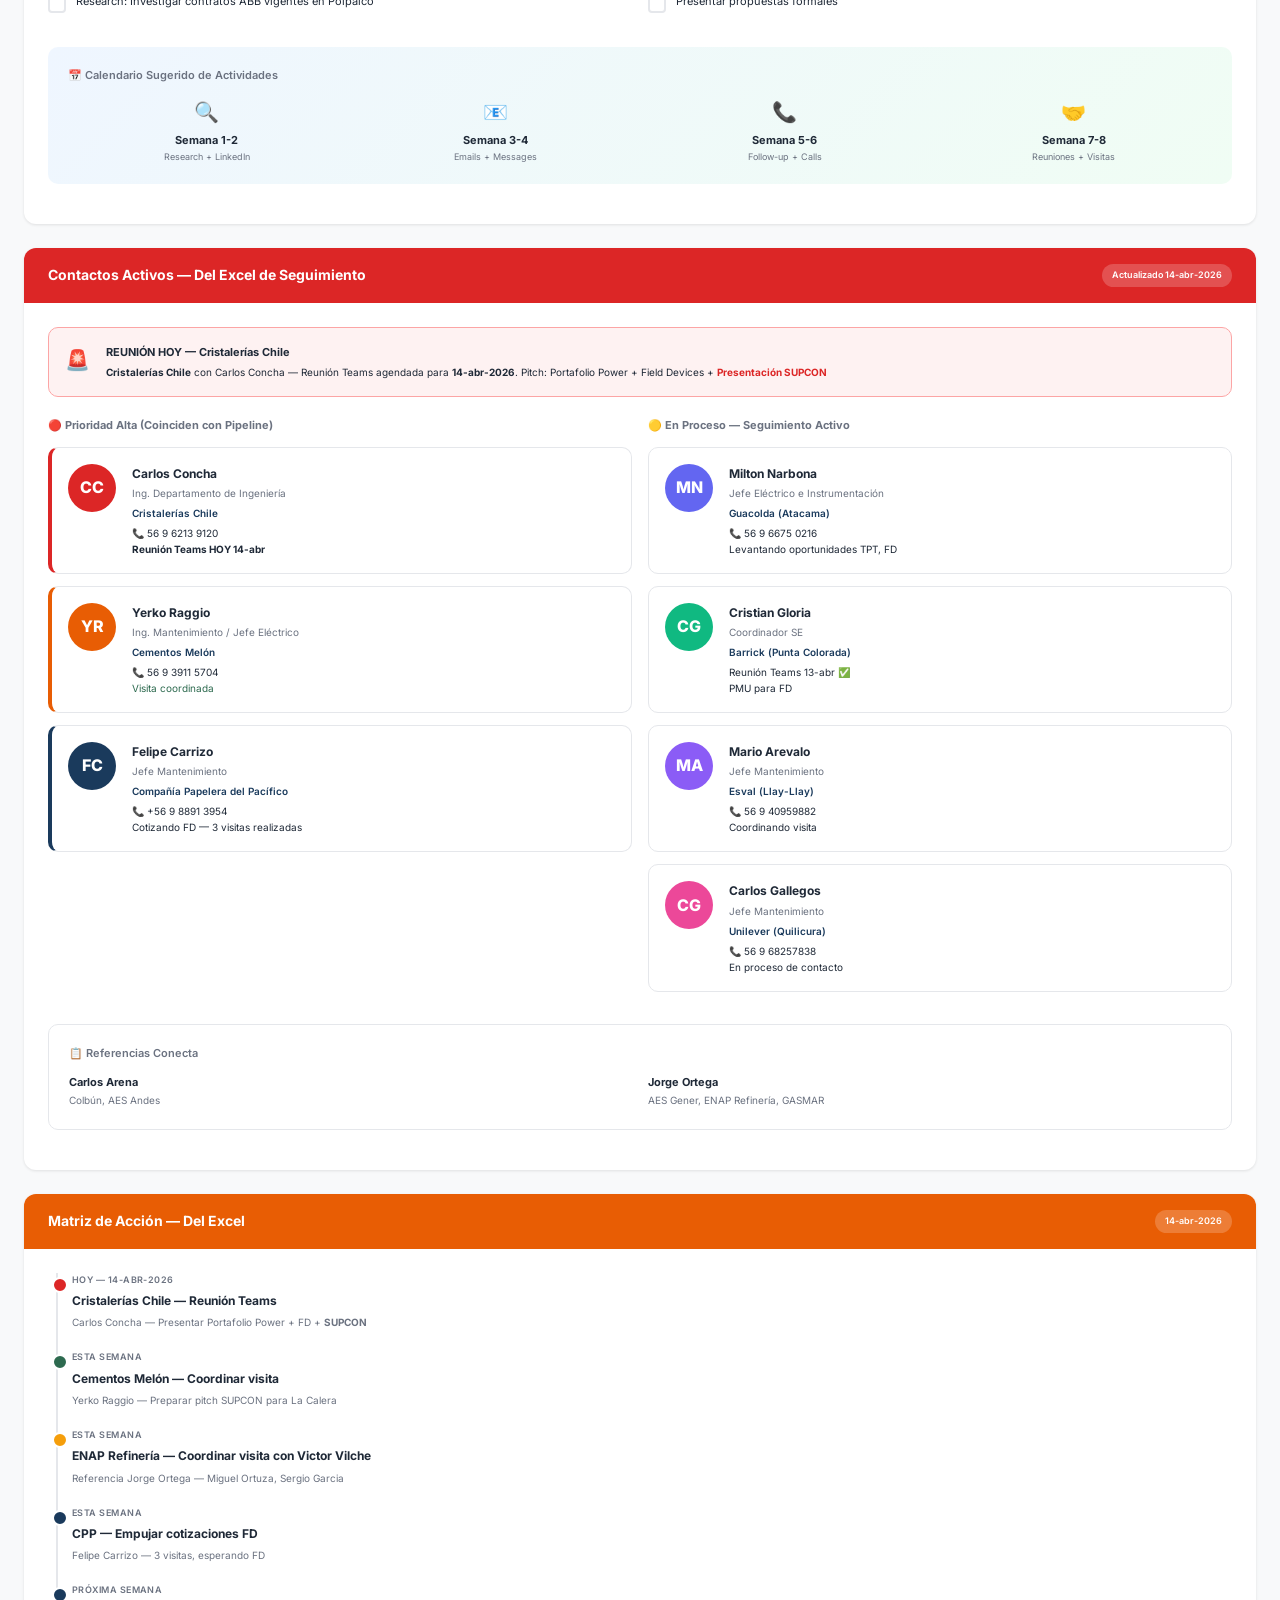
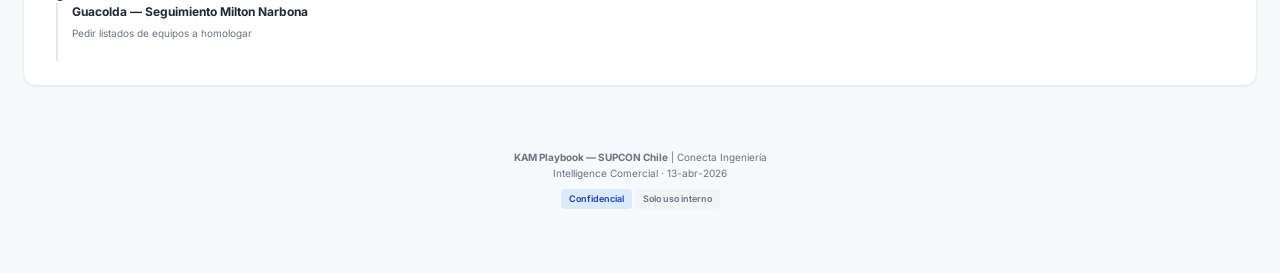
==== commit beb96a6e: "feat: Analizar todas las empresas del Excel - Pipeline US$100M+ - Crear potenciales_negocios.md con " ====
--- a/kam_playbook.html
+++ b/kam_playbook.html
@@ -830,16 +830,16 @@
     <p>Guía táctica para KAMs de SUPCON Chile — Automation & Control para cemento y vidrio</p>
     <div class="hero-stats">
       <div class="hero-stat">
-        <div class="hero-stat-value">$15.5M</div>
+        <div class="hero-stat-value">$100M+</div>
         <div class="hero-stat-label">Pipeline Total</div>
       </div>
       <div class="hero-stat">
-        <div class="hero-stat-value">5</div>
-        <div class="hero-stat-label">Targets Activos</div>
+        <div class="hero-stat-value">170+</div>
+        <div class="hero-stat-label">Empresas en Radar</div>
       </div>
       <div class="hero-stat">
-        <div class="hero-stat-value">4.9</div>
-        <div class="hero-stat-label">Mejor Payback (meses)</div>
+        <div class="hero-stat-value">35</div>
+        <div class="hero-stat-label">Oportunidades Alta</div>
       </div>
       <div class="hero-stat">
         <div class="hero-stat-value">60%</div>
@@ -1434,6 +1434,185 @@
             <strong>Victoria Vilches</strong><br>
             KAM | SUPCON Chile</p>
           </div>
+        </div>
+      </div>
+    </div>
+
+  </div>
+</section>
+
+<!-- SECTION 8: PIPELINE EXPANDIDO -->
+<section id="pipeline-full" class="section">
+  <div class="section-header danger">
+    <h2>Pipeline Expandido — Del Excel (170 Empresas)</h2>
+    <span class="badge">US$100M+ en oportunidades</span>
+  </div>
+  <div class="section-body">
+    
+    <div class="kpi-strip">
+      <div class="kpi-box">
+        <div class="kpi-value">15</div>
+        <div class="kpi-label">DCS Cemento/Vidrio/Fundición</div>
+      </div>
+      <div class="kpi-box">
+        <div class="kpi-value">12</div>
+        <div class="kpi-label">DCS Minería</div>
+      </div>
+      <div class="kpi-box">
+        <div class="kpi-value">10</div>
+        <div class="kpi-label">Generación</div>
+      </div>
+      <div class="kpi-box">
+        <div class="kpi-value">45</div>
+        <div class="kpi-label">Field Devices</div>
+      </div>
+    </div>
+
+    <div class="grid-2">
+      <div>
+        <h4 style="margin-bottom: 12px; color: var(--text-light);">🔴 TOP 10 — DCS/APC (Alta Prioridad)</h4>
+        
+        <div class="card" style="border-left: 4px solid var(--danger); margin-bottom: 8px;">
+          <div style="display: flex; justify-content: space-between; align-items: center;">
+            <div>
+              <strong>Cristalerías Chile</strong> — Vidrio<br>
+              <span style="font-size: 9px; color: var(--text-light);">Javier · Llay-Llay</span>
+            </div>
+            <div style="text-align: right;">
+              <div style="font-weight: 800; color: var(--primary);">US$2.0M</div>
+              <span class="tag danger">HOY</span>
+            </div>
+          </div>
+        </div>
+
+        <div class="card" style="border-left: 4px solid var(--primary); margin-bottom: 8px;">
+          <div style="display: flex; justify-content: space-between; align-items: center;">
+            <div>
+              <strong>Codelco Chuquicamata</strong> — Minería<br>
+              <span style="font-size: 9px; color: var(--text-light);">Calama</span>
+            </div>
+            <div style="text-align: right;">
+              <div style="font-weight: 800; color: var(--primary);">US$5.0M</div>
+              <span class="tag primary">DCS</span>
+            </div>
+          </div>
+        </div>
+
+        <div class="card" style="border-left: 4px solid var(--primary); margin-bottom: 8px;">
+          <div style="display: flex; justify-content: space-between; align-items: center;">
+            <div>
+              <strong>Codelco El Teniente</strong> — Minería<br>
+              <span style="font-size: 9px; color: var(--text-light);">Rancagua</span>
+            </div>
+            <div style="text-align: right;">
+              <div style="font-weight: 800; color: var(--primary);">US$5.0M</div>
+              <span class="tag primary">DCS</span>
+            </div>
+          </div>
+        </div>
+
+        <div class="card" style="border-left: 4px solid var(--primary); margin-bottom: 8px;">
+          <div style="display: flex; justify-content: space-between; align-items: center;">
+            <div>
+              <strong>BHP Escondida</strong> — Minería<br>
+              <span style="font-size: 9px; color: var(--text-light);">Antofagasta</span>
+            </div>
+            <div style="text-align: right;">
+              <div style="font-weight: 800; color: var(--primary);">US$5.0M</div>
+              <span class="tag primary">DCS</span>
+            </div>
+          </div>
+        </div>
+
+        <div class="card" style="border-left: 4px solid var(--accent); margin-bottom: 8px;">
+          <div style="display: flex; justify-content: space-between; align-items: center;">
+            <div>
+              <strong>Fundición Chagres</strong> — Fundición<br>
+              <span style="font-size: 9px; color: var(--text-light);">Anglo American · Catemu</span>
+            </div>
+            <div style="text-align: right;">
+              <div style="font-weight: 800; color: var(--primary);">US$3.0M</div>
+              <span class="tag orange">Horno</span>
+            </div>
+          </div>
+        </div>
+      </div>
+
+      <div>
+        <h4 style="margin-bottom: 12px; color: var(--text-light);">🔴 MÁS — DCS/APC</h4>
+        
+        <div class="card" style="border-left: 4px solid var(--accent); margin-bottom: 8px;">
+          <div style="display: flex; justify-content: space-between; align-items: center;">
+            <div>
+              <strong>Cemento Polpaico</strong><br>
+              <span style="font-size: 9px; color: var(--text-light);">Ruben Celda · Til Til</span>
+            </div>
+            <div style="text-align: right;">
+              <div style="font-weight: 800; color: var(--primary);">US$2.2M</div>
+            </div>
+          </div>
+        </div>
+
+        <div class="card" style="border-left: 4px solid var(--accent); margin-bottom: 8px;">
+          <div style="display: flex; justify-content: space-between; align-items: center;">
+            <div>
+              <strong>CMP Huasco (Pellets)</strong><br>
+              <span style="font-size: 9px; color: var(--text-light);">Roberto Noranbuena · Atacama</span>
+            </div>
+            <div style="text-align: right;">
+              <div style="font-weight: 800; color: var(--primary);">US$2.5M</div>
+            </div>
+          </div>
+        </div>
+
+        <div class="card" style="border-left: 4px solid var(--accent); margin-bottom: 8px;">
+          <div style="display: flex; justify-content: space-between; align-items: center;">
+            <div>
+              <strong>ENAP Refinería Aconcagua</strong><br>
+              <span style="font-size: 9px; color: var(--text-light);">Miguel Ortuza · Concón</span>
+            </div>
+            <div style="text-align: right;">
+              <div style="font-weight: 800; color: var(--primary);">US$2.0M</div>
+            </div>
+          </div>
+        </div>
+
+        <div class="card" style="border-left: 4px solid var(--success); margin-bottom: 8px;">
+          <div style="display: flex; justify-content: space-between; align-items: center;">
+            <div>
+              <strong>Minera Los Pelambres</strong><br>
+              <span style="font-size: 9px; color: var(--text-light);">Marcelo Sanzana (Sup. DCS) · Salamanca</span>
+            </div>
+            <div style="text-align: right;">
+              <div style="font-weight: 800; color: var(--primary);">US$4.0M</div>
+            </div>
+          </div>
+        </div>
+
+        <div class="card" style="border-left: 4px solid var(--success); margin-bottom: 8px;">
+          <div style="display: flex; justify-content: space-between; align-items: center;">
+            <div>
+              <strong>AES Gener + others</strong><br>
+              <span style="font-size: 9px; color: var(--text-light);">10+ plantas generación</span>
+            </div>
+            <div style="text-align: right;">
+              <div style="font-weight: 800; color: var(--primary);">US$12M</div>
+            </div>
+          </div>
+        </div>
+      </div>
+    </div>
+
+    <div class="callout info" style="margin-top: 20px;">
+      <div class="callout-icon">💡</div>
+      <div class="callout-content">
+        <div class="callout-title">Nueva estrategia</div>
+        <div class="callout-text">
+          Además del pipeline actual (cemento + vidrio), hemos identificado <strong>35 oportunidades de alta prioridad</strong> 
+          en minería, generación y fundición que representan <strong>US$100M+ en pipeline</strong>.
+          <br><br>
+          <strong>Top oportunidades:</strong> Codelco Chuquicamata (US$5M), Codelco El Teniente (US$5M), BHP Escondida (US$5M), 
+          Minera Los Pelambres (US$4M), Fundición Chagres (US$3M).
         </div>
       </div>
     </div>
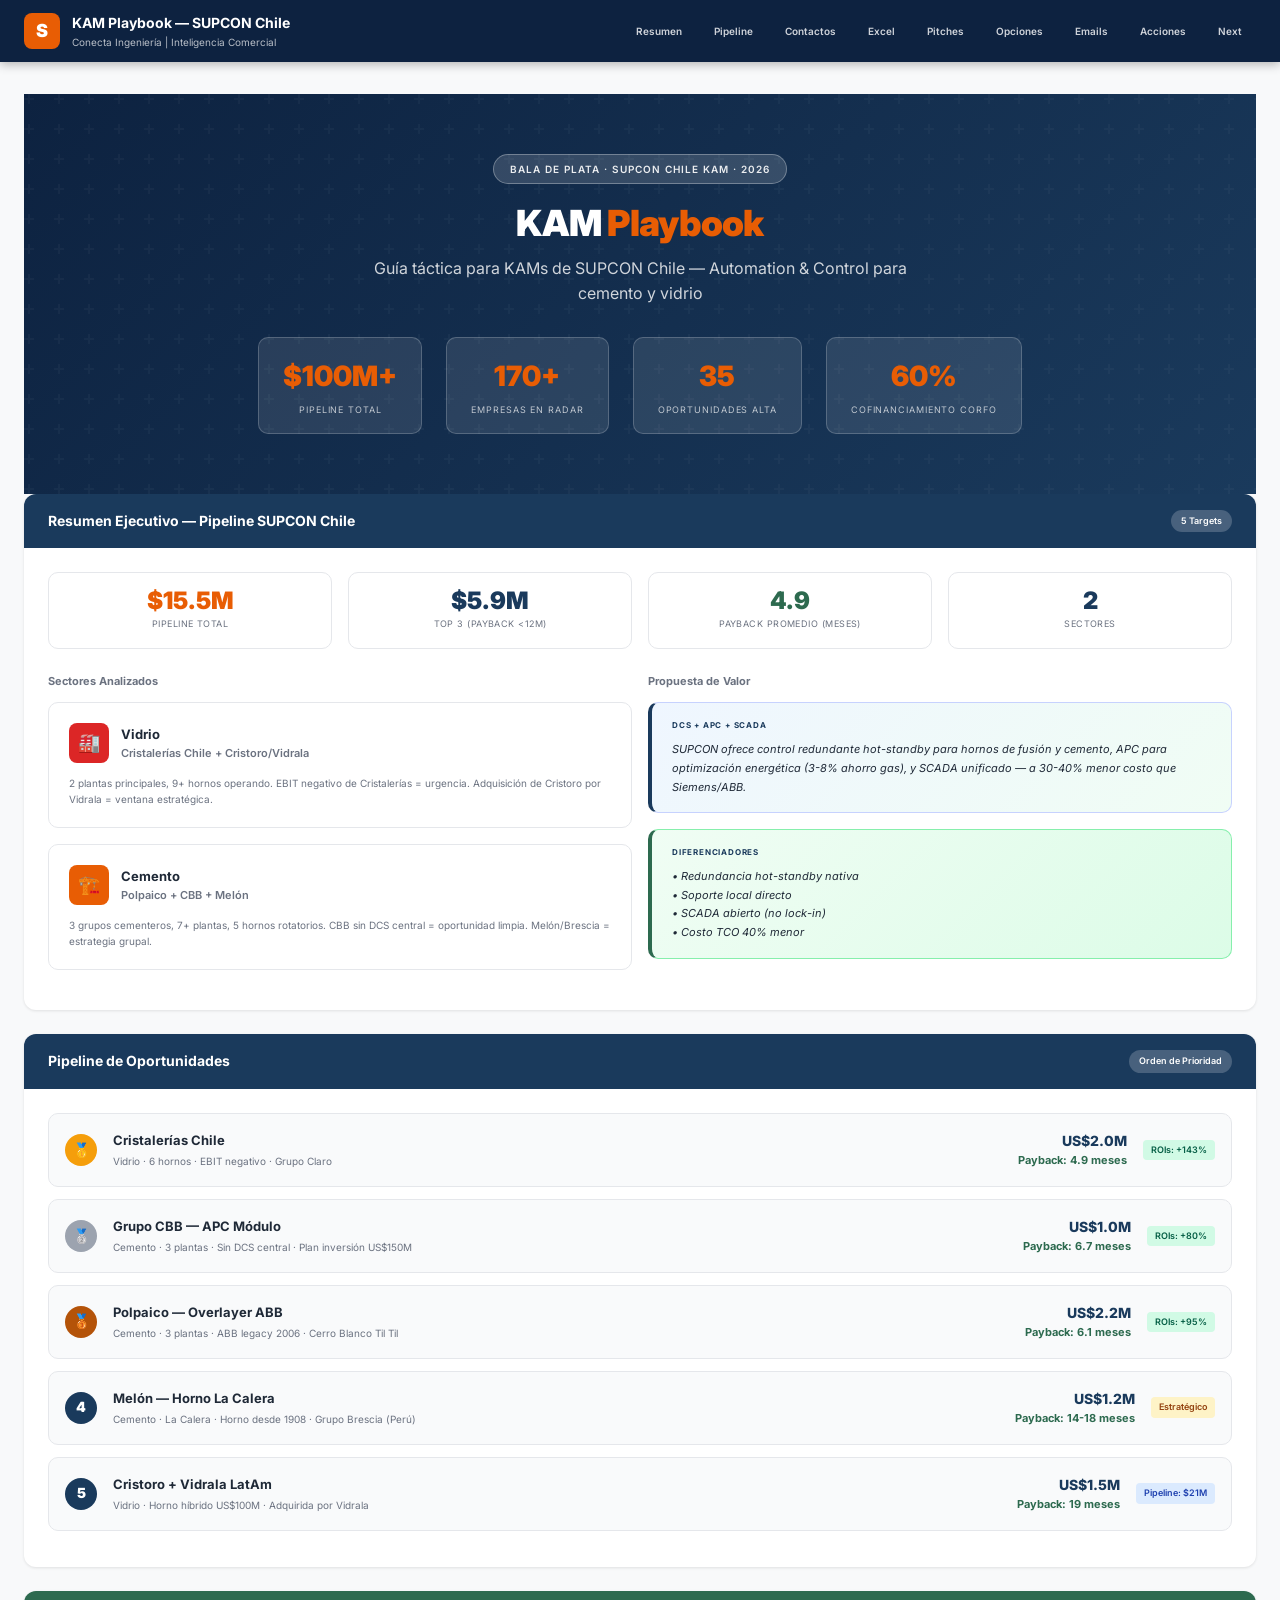
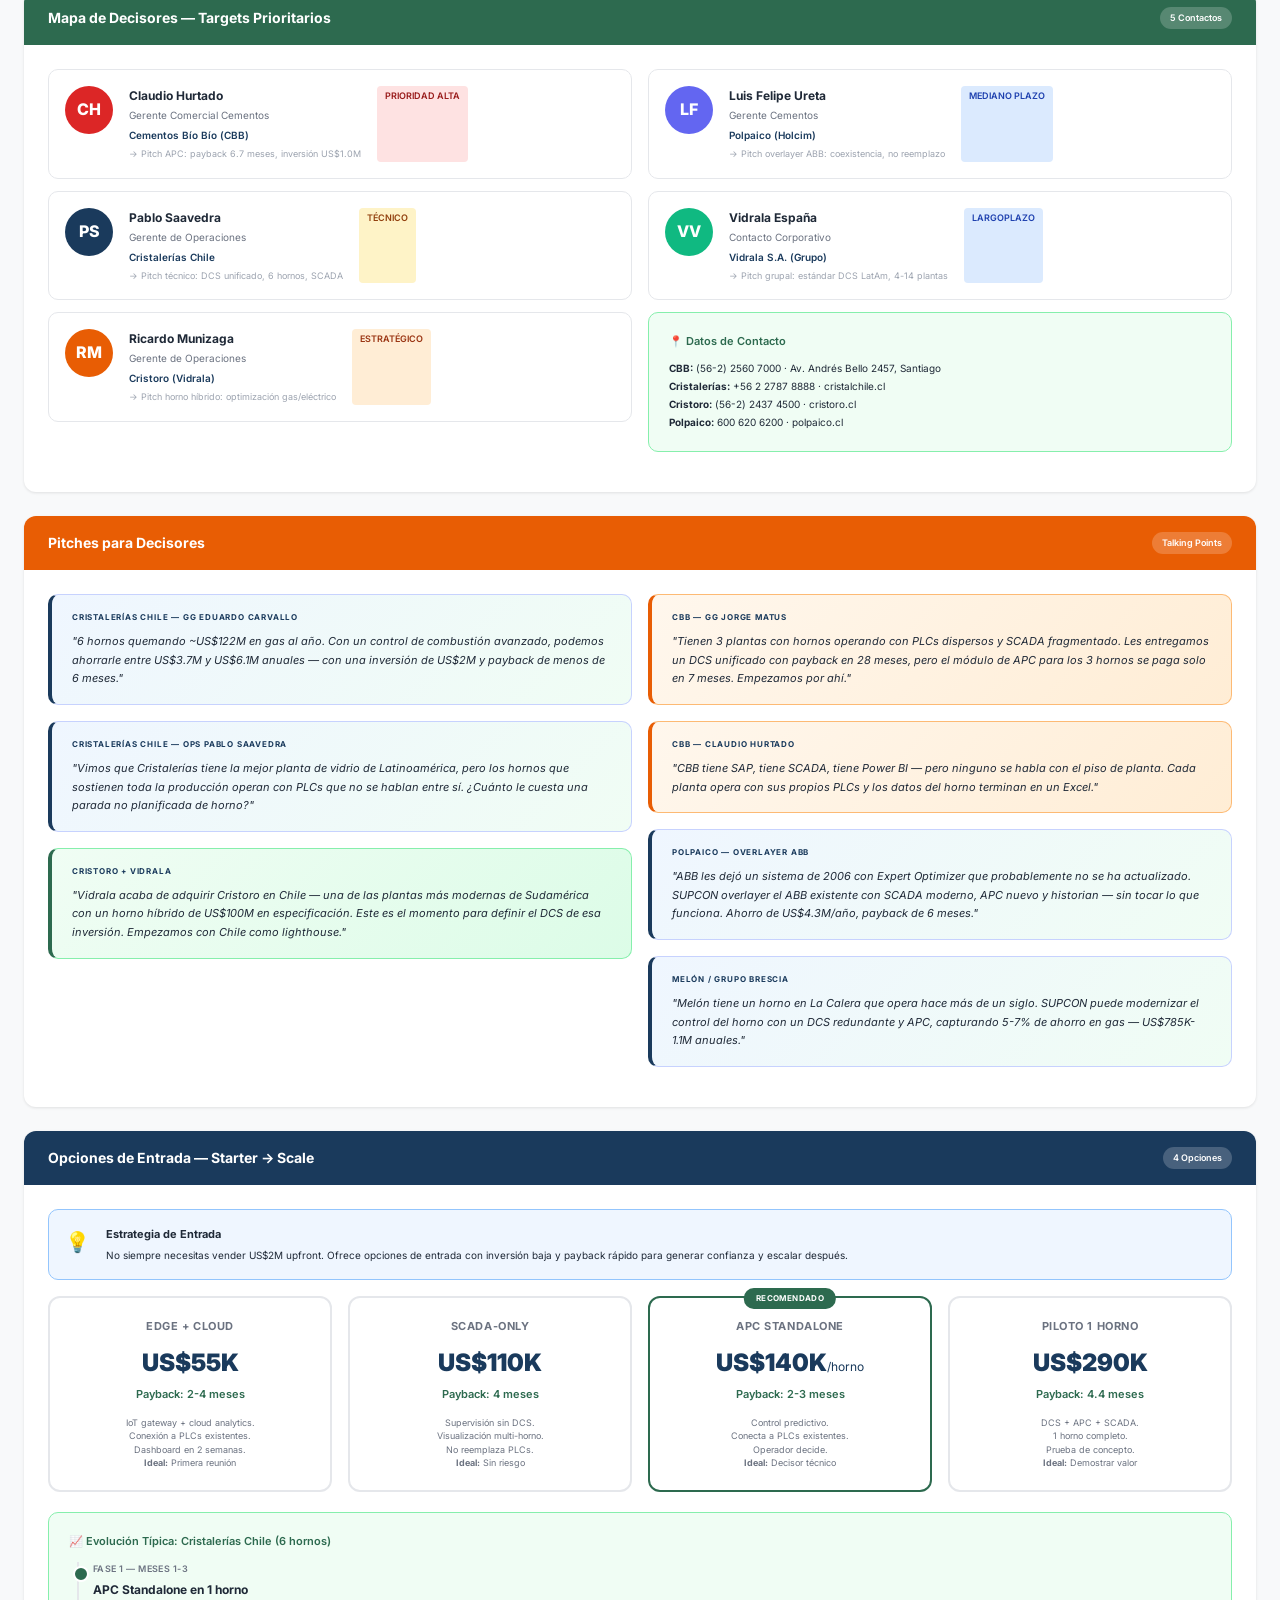
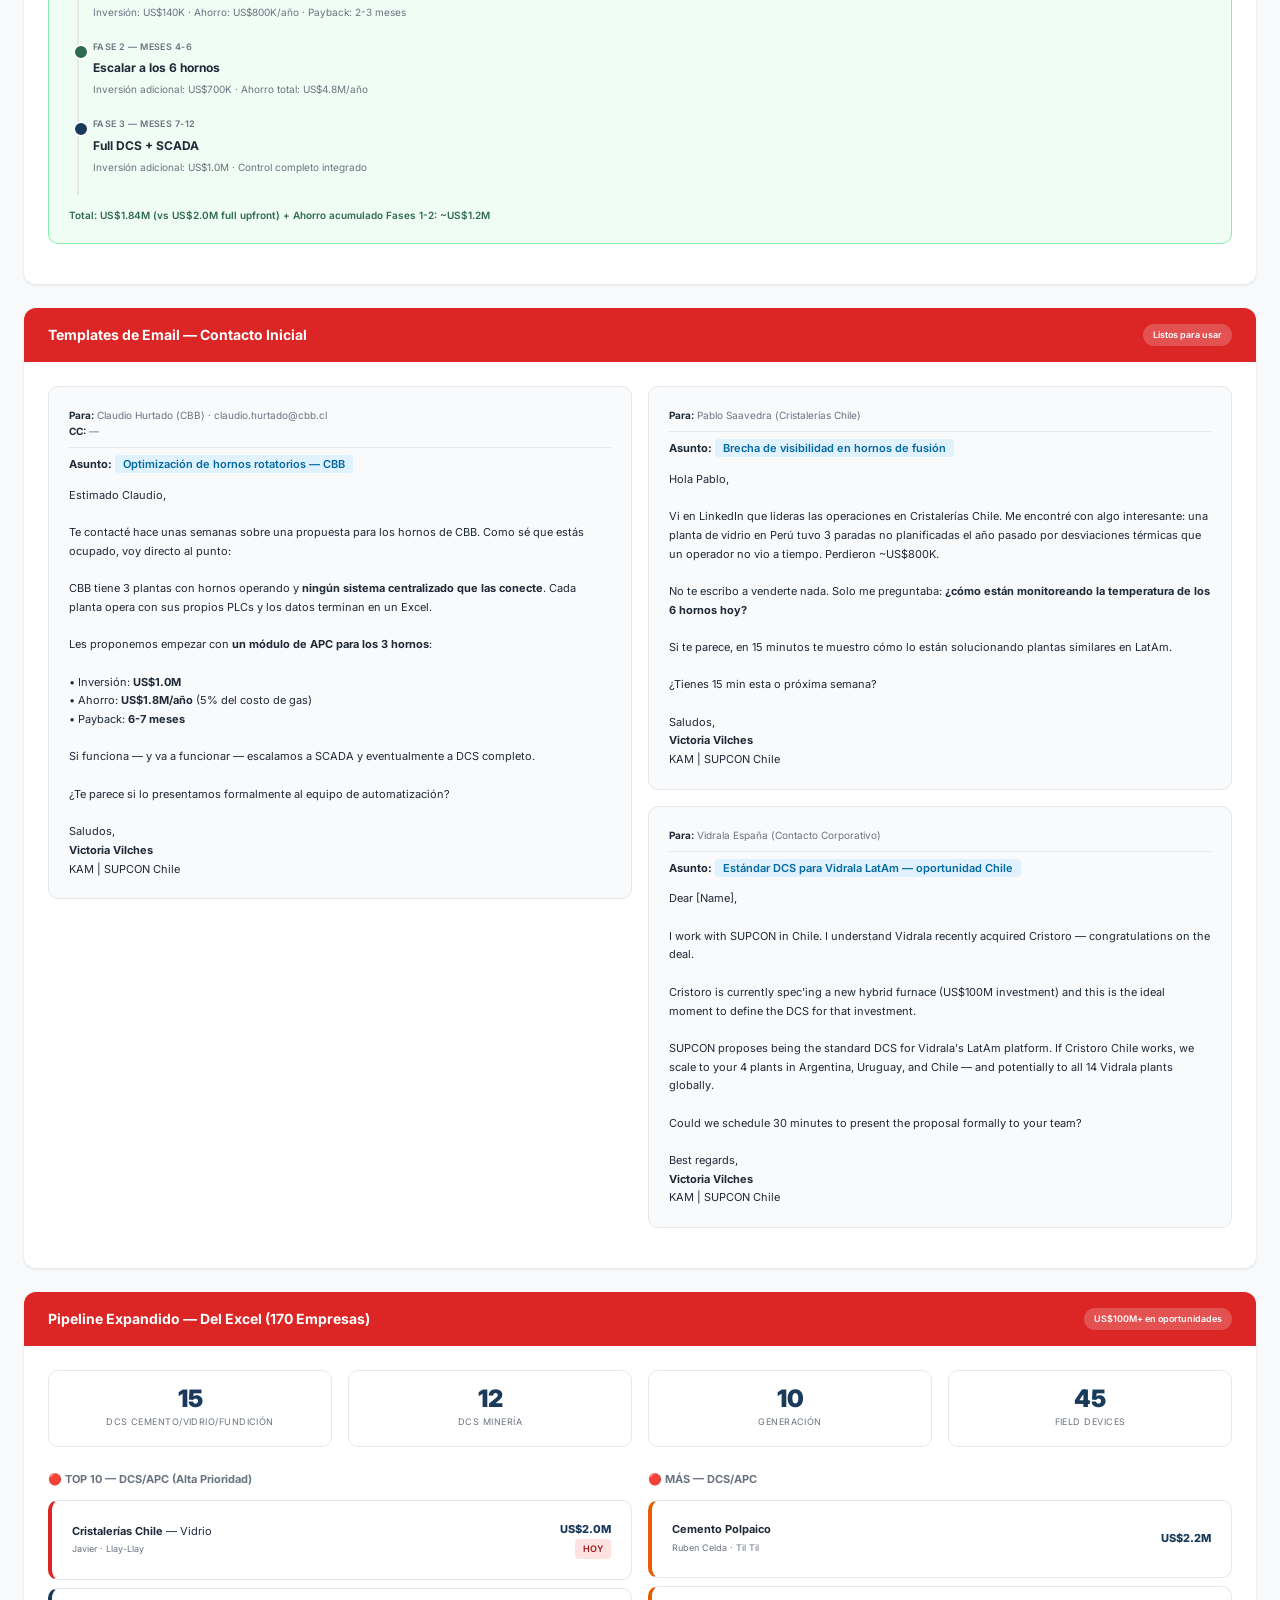
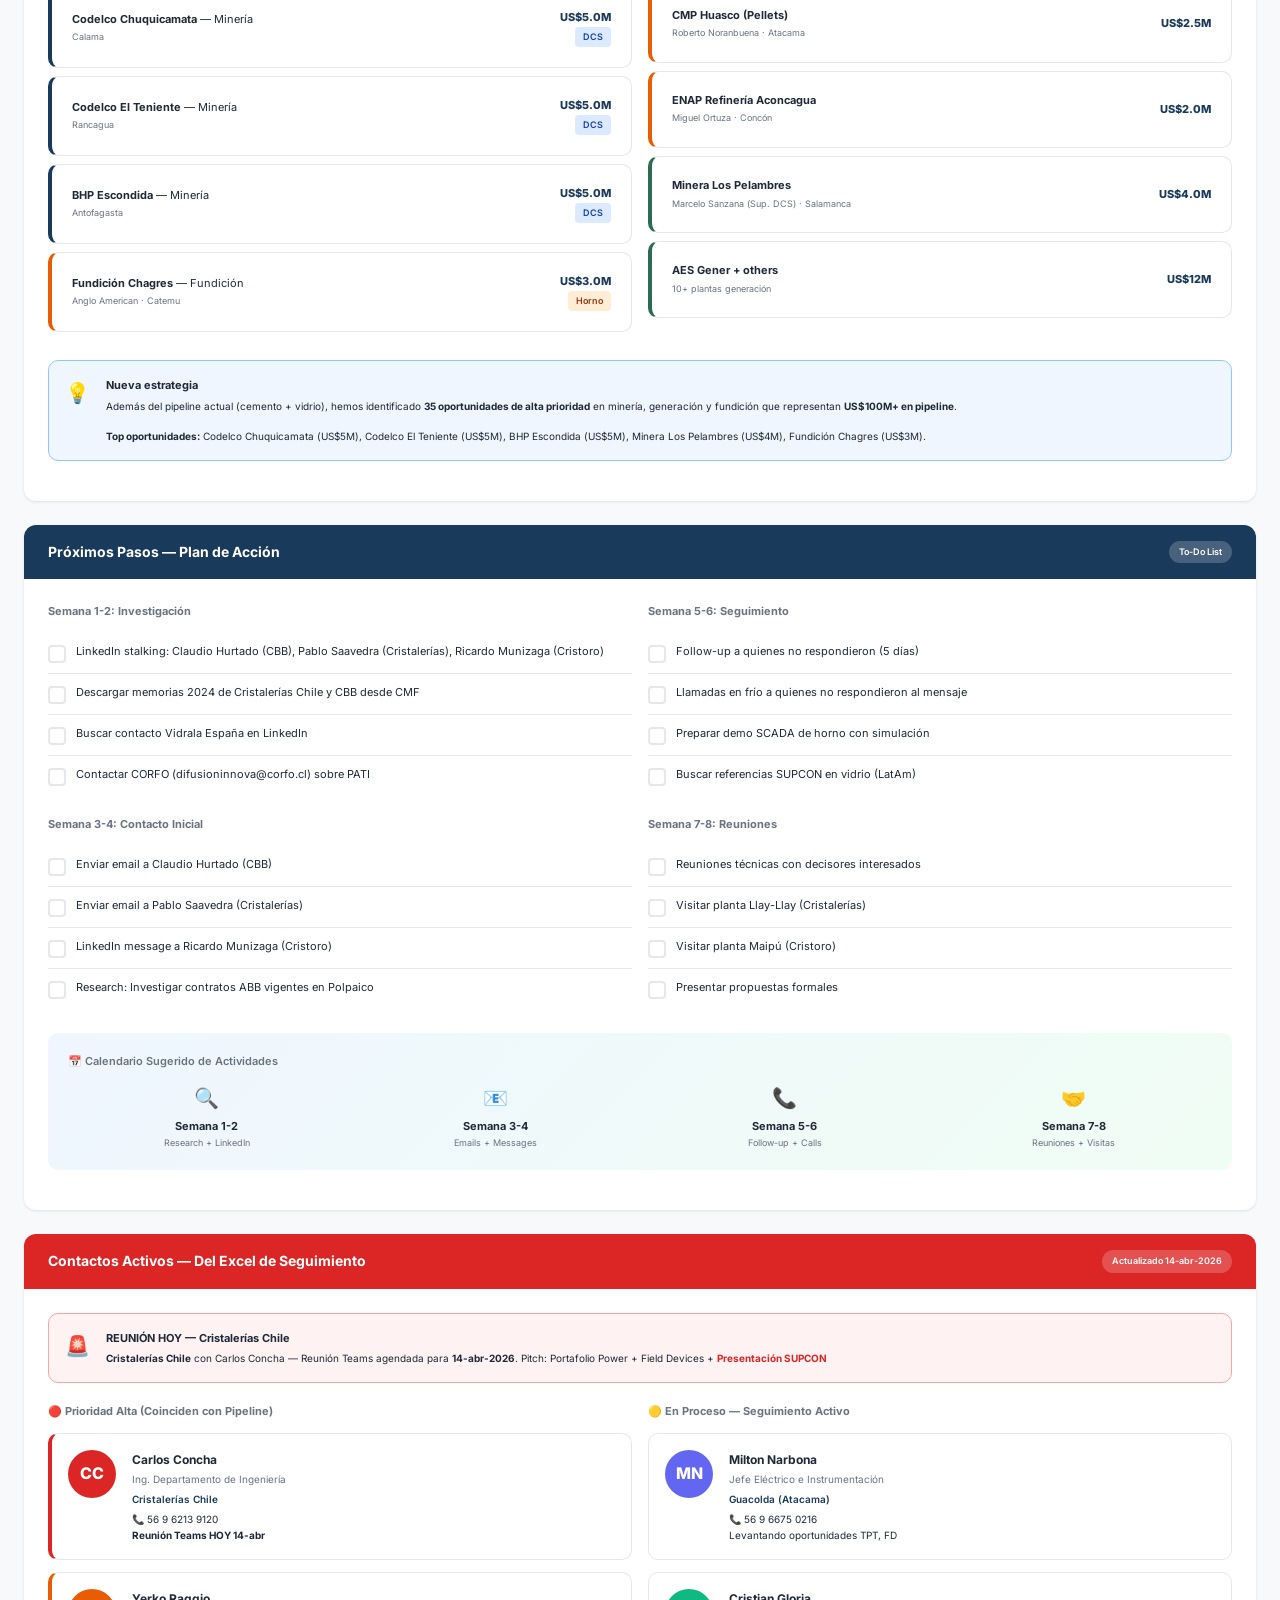
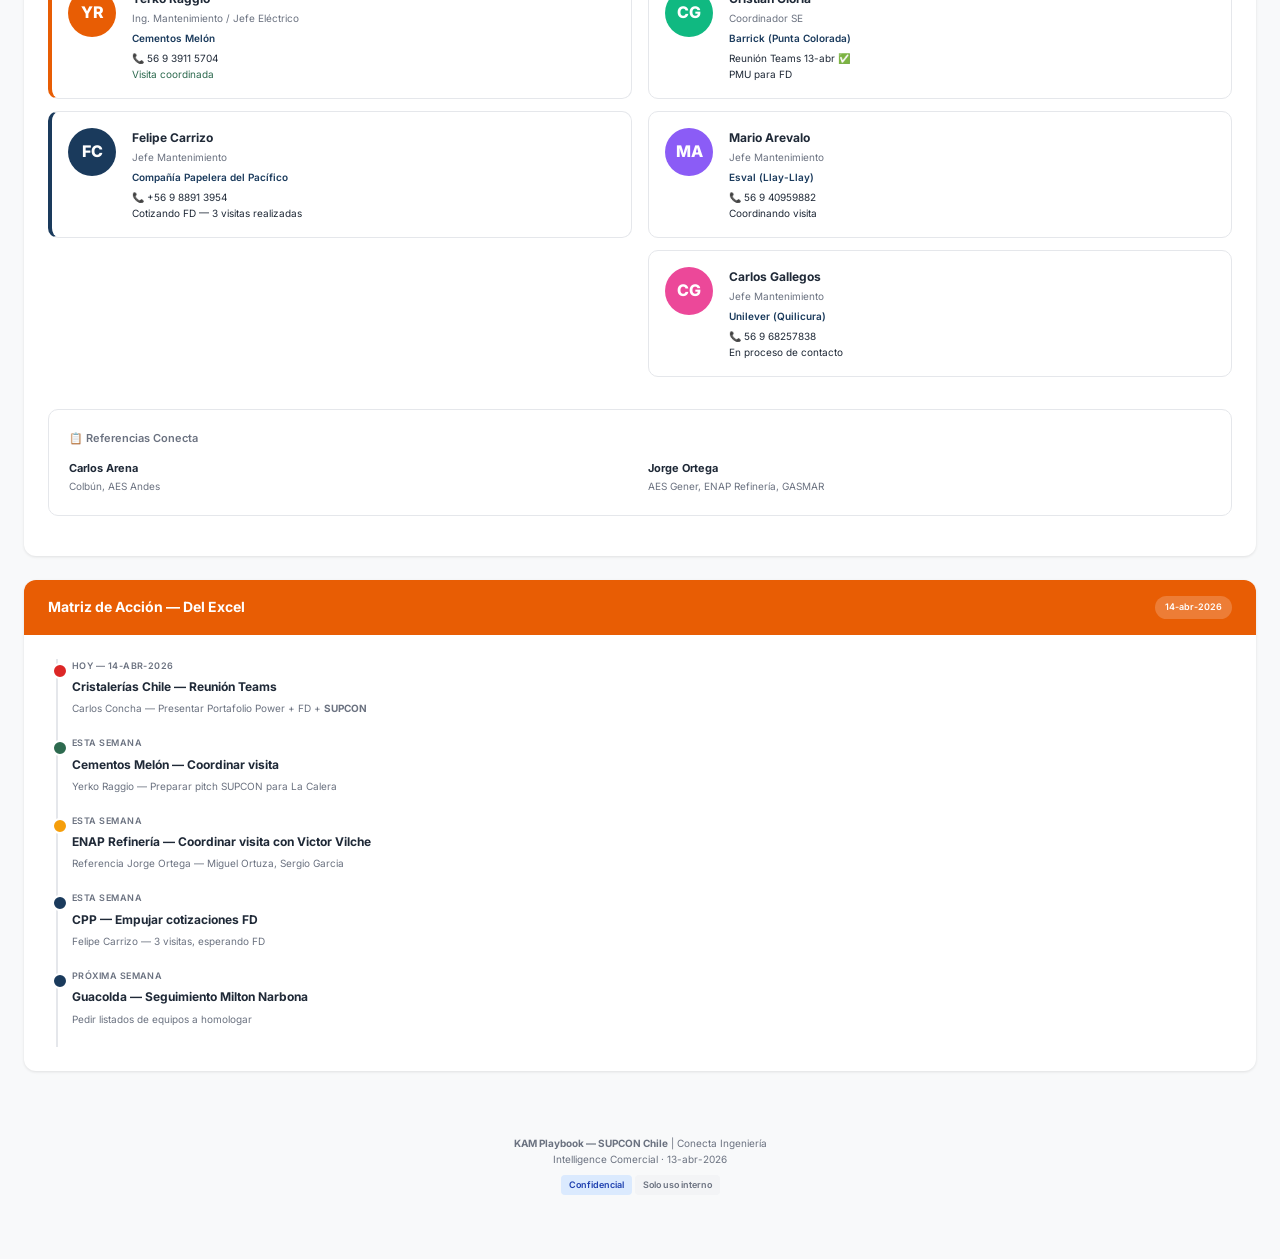
==== commit 03d893e8: "refactor: Eliminar sección CORFO del KAM Playbook" ====
--- a/kam_playbook.html
+++ b/kam_playbook.html
@@ -812,7 +812,6 @@
     <a href="#contacts-excel" class="nav-link">Excel</a>
     <a href="#pitches" class="nav-link">Pitches</a>
     <a href="#options" class="nav-link">Opciones</a>
-    <a href="#corfo" class="nav-link">CORFO</a>
     <a href="#emails" class="nav-link">Emails</a>
     <a href="#actions" class="nav-link">Acciones</a>
     <a href="#next" class="nav-link">Next</a>
@@ -1257,88 +1256,6 @@
       </div>
       <div style="margin-top: 12px; font-size: 10px; color: var(--success); font-weight: 600;">
         Total: US$1.84M (vs US$2.0M full upfront) + Ahorro acumulado Fases 1-2: ~US$1.2M
-      </div>
-    </div>
-
-  </div>
-</section>
-
-<!-- SECTION 6: CORFO -->
-<section id="corfo" class="section">
-  <div class="section-header success">
-    <h2>Financiamiento CORFO — Cofinanciamiento 60%</h2>
-    <span class="badge">5 Convocatorias</span>
-  </div>
-  <div class="section-body">
-    
-    <div class="grid-2">
-      <div>
-        <div class="card" style="border-left: 4px solid var(--success);">
-          <div class="card-header">
-            <div class="card-icon green">⭐</div>
-            <div>
-              <h3>PATI — Absorción Tecnológica</h3>
-              <h4>Mejor opción actual</h4>
-            </div>
-          </div>
-          <table class="table" style="margin-top: 12px;">
-            <tr><td><strong>Estado</strong></td><td><span class="tag success">ABIERTA</span></td></tr>
-            <tr><td><strong>Monto</strong></td><td>Hasta $390M (~$430K USD)</td></tr>
-            <tr><td><strong>Cofinanciamiento</strong></td><td>60% del costo total</td></tr>
-            <tr><td><strong>Cierre</strong></td><td>Sin fecha de cierre</td></tr>
-          </table>
-        </div>
-
-        <div class="card" style="border-left: 4px solid var(--accent);">
-          <div class="card-header">
-            <div class="card-icon orange">⭐⭐</div>
-            <div>
-              <h3>Innova Alta Tecnología 2026</h3>
-              <h4>Para proyectos ambiciosos</h4>
-            </div>
-          </div>
-          <table class="table" style="margin-top: 12px;">
-            <tr><td><strong>Estado</strong></td><td><span class="tag warning">ABIERTA</span></td></tr>
-            <tr><td><strong>Monto</strong></td><td>Hasta $1.000M (~$1.1M USD)</td></tr>
-            <tr><td><strong>Cierre</strong></td><td>14-abr-2026</td></tr>
-          </table>
-        </div>
-      </div>
-
-      <div>
-        <div class="callout success">
-          <div class="callout-icon">💰</div>
-          <div class="callout-content">
-            <div class="callout-title">Impacto para Clientes</div>
-            <div class="callout-text">
-              <strong>Cristalerías Chile (US$2.0M):</strong><br>
-              Sin CORFO: US$2.0M · Con PATI (60%): <strong>US$0.8M</strong><br>
-              Ahorro para cliente: <strong>US$1.2M</strong><br><br>
-              <strong>Grupo CBB APC (US$1.0M):</strong><br>
-              Sin CORFO: US$1.0M · Con PATI (60%): <strong>US$0.4M</strong><br>
-              Ahorro para cliente: <strong>US$0.6M</strong>
-            </div>
-          </div>
-        </div>
-
-        <div class="card">
-          <h4 style="margin-bottom: 8px;">📋 Otras Convocatorias</h4>
-          <ul style="font-size: 10px; line-height: 1.8; padding-left: 16px;">
-            <li><strong>Capital Humano:</strong> Financiar especialista en automatización</li>
-            <li><strong>Crea y Valida ZIM:</strong> Chile-Alemania, proyectos colaborativos</li>
-            <li><strong>Innova Región:</strong> Para plantas en regiones específicas</li>
-          </ul>
-        </div>
-
-        <div class="card" style="background: #eff6ff; border-color: #93c5fd;">
-          <h4 style="margin-bottom: 8px;">📞 Contacto CORFO</h4>
-          <div style="font-size: 10px; line-height: 1.8;">
-            <strong>Teléfono:</strong> 600 586 8000<br>
-            <strong>Email:</strong> difusioninnova@corfo.cl<br>
-            <strong>Web:</strong> www.corfo.gob.cl<br>
-            <strong>Dirección:</strong> Moneda 921, Santiago
-          </div>
-        </div>
       </div>
     </div>
 
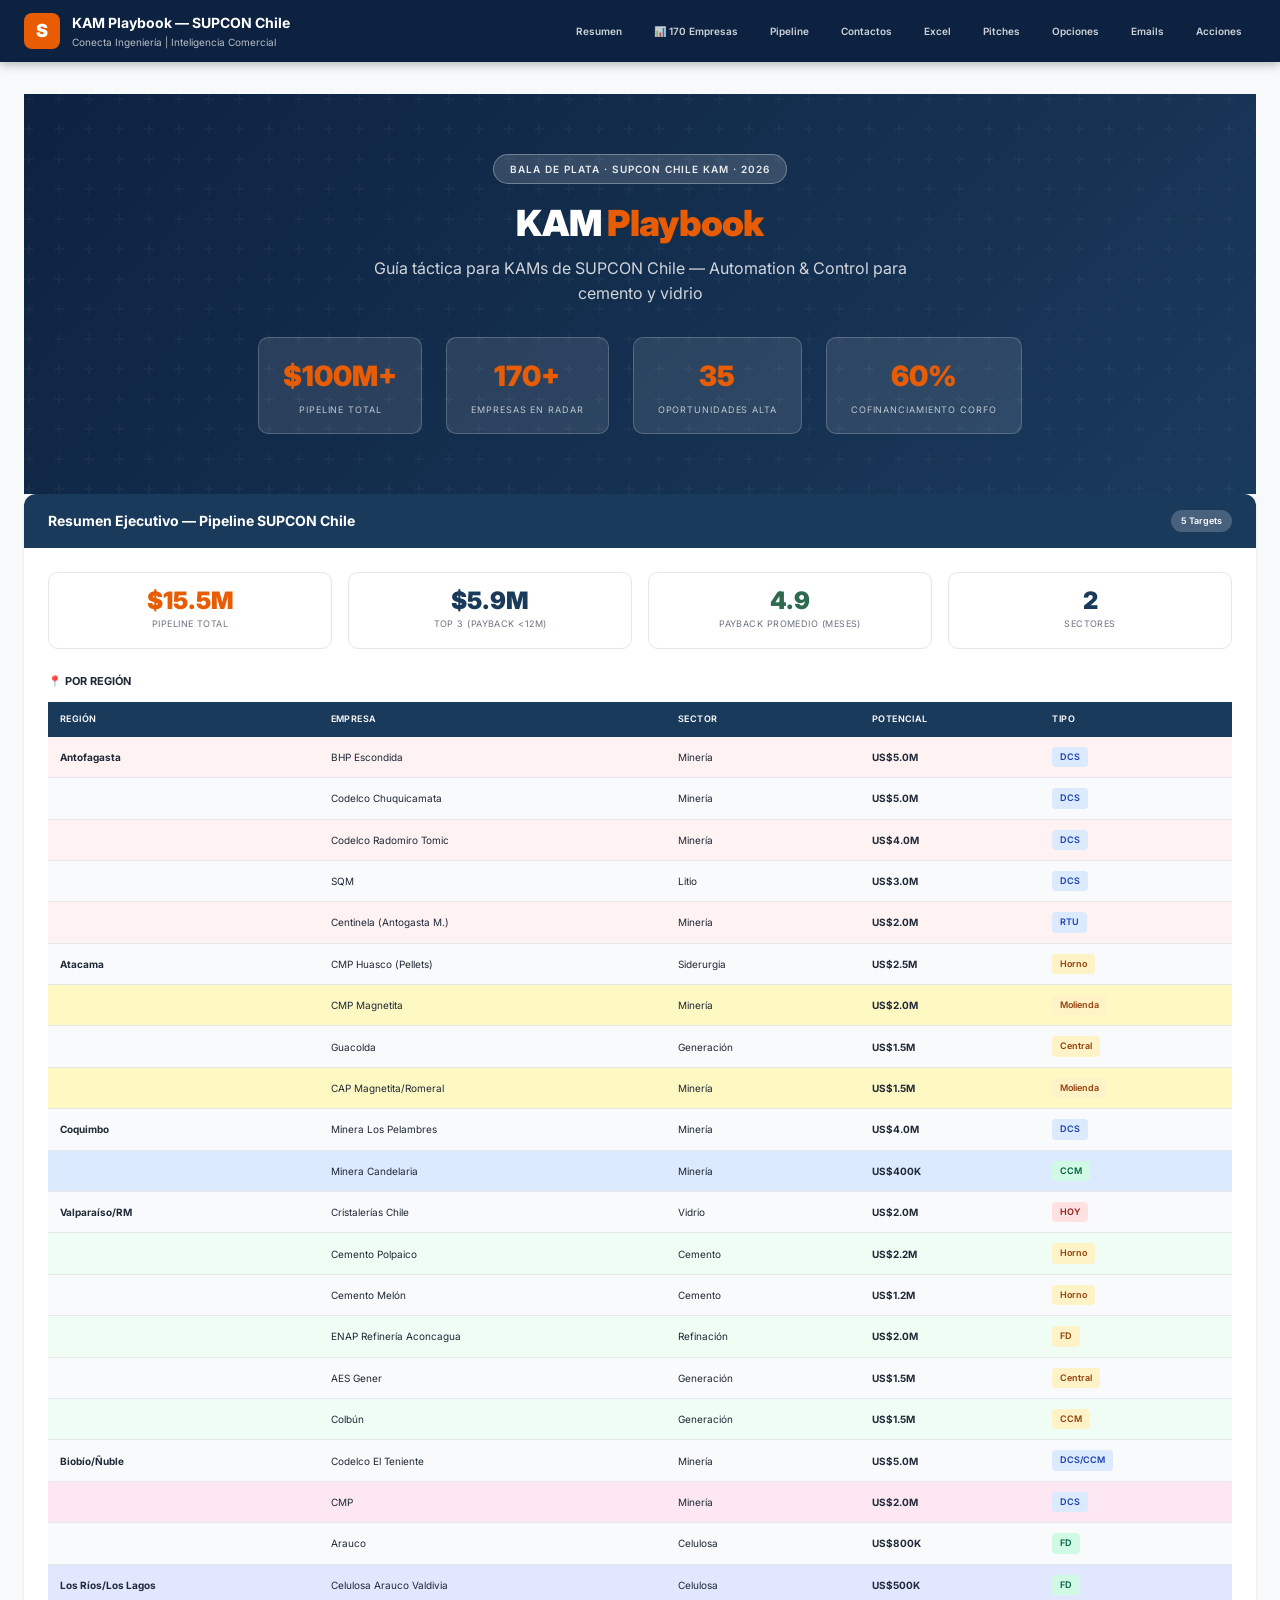
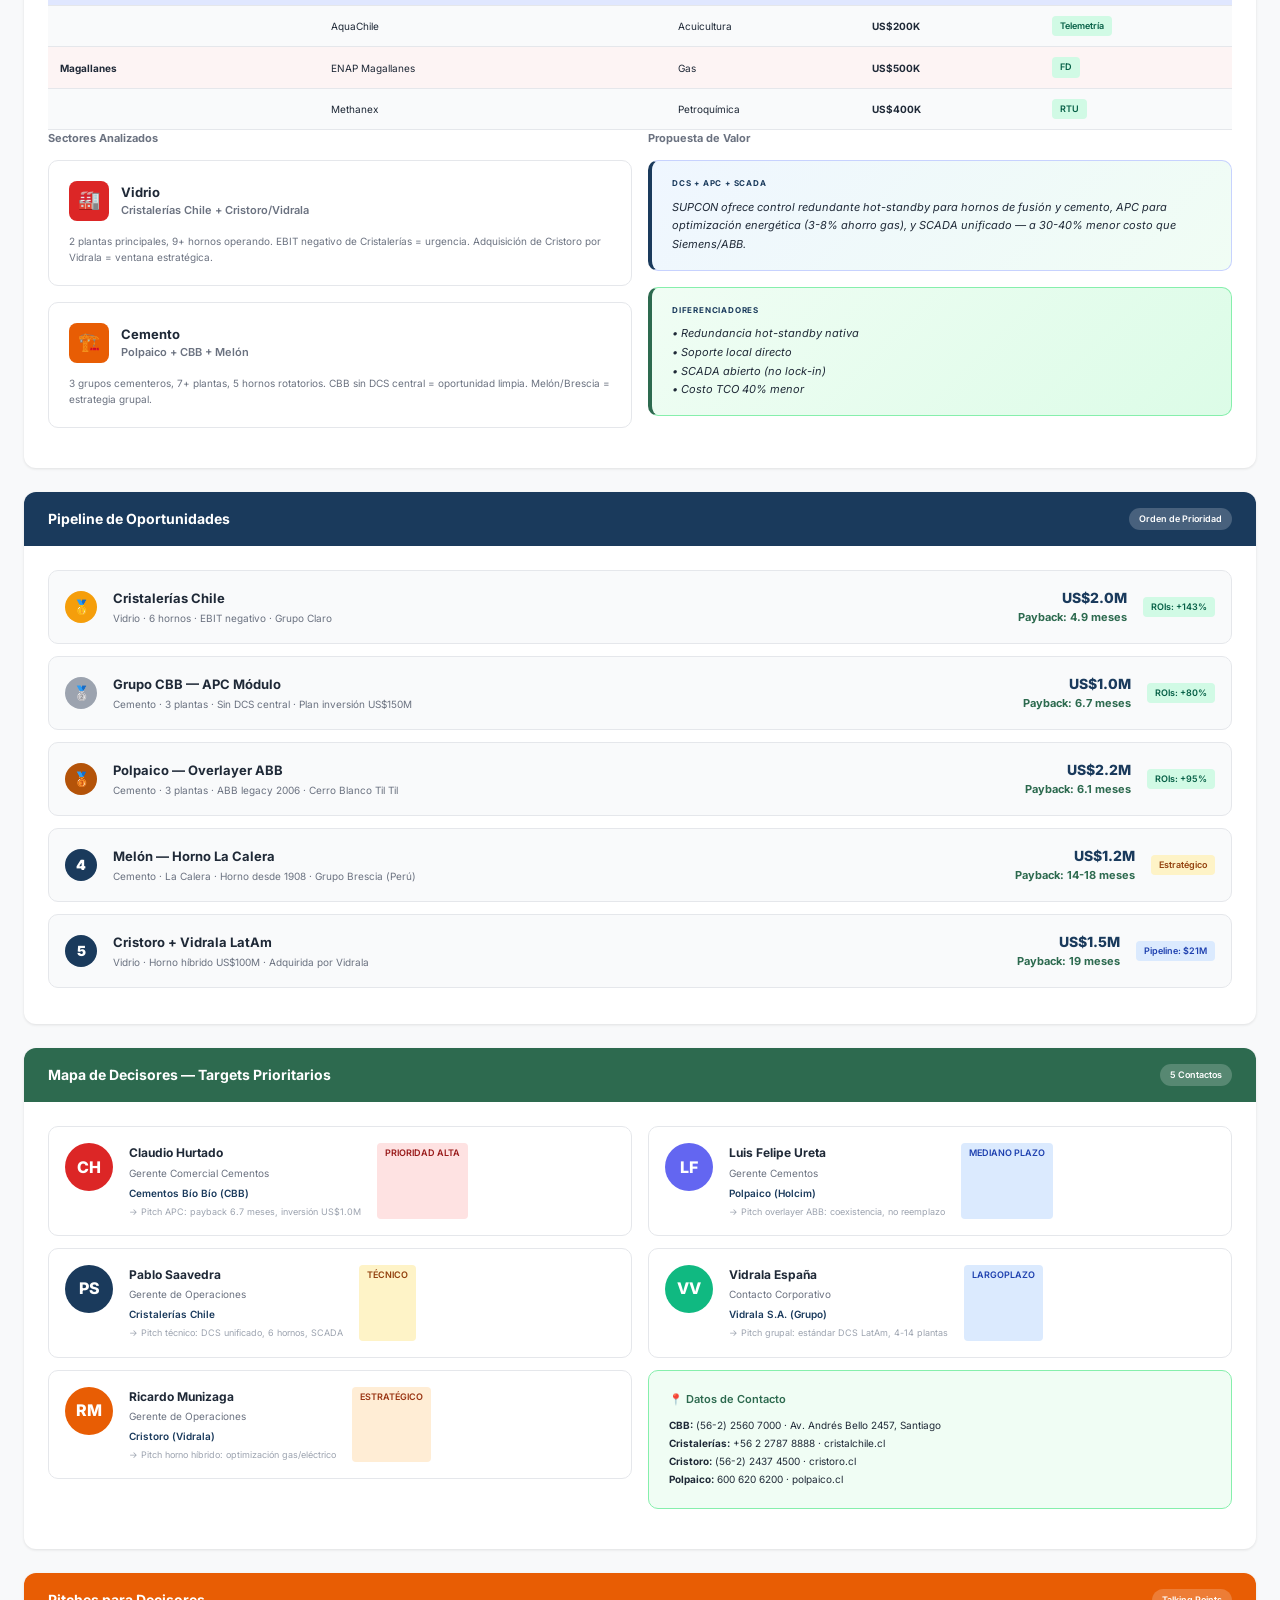
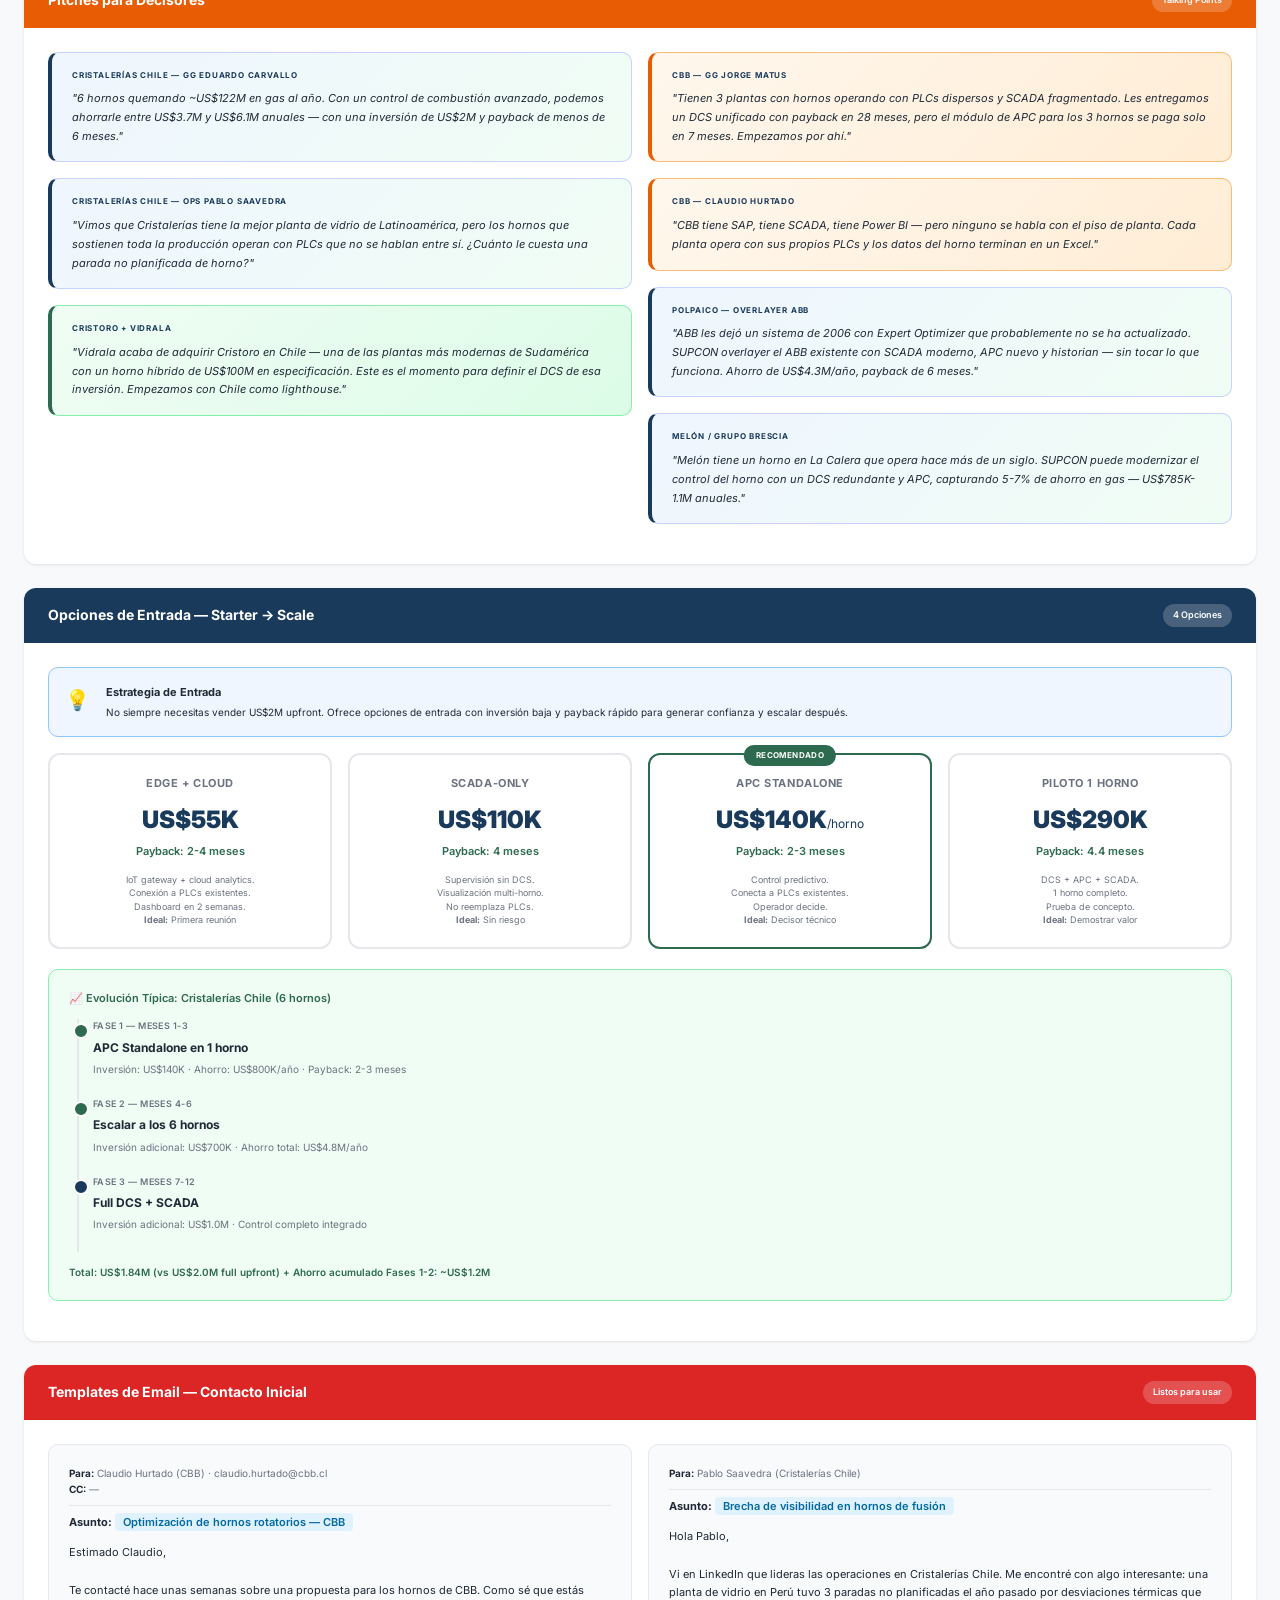
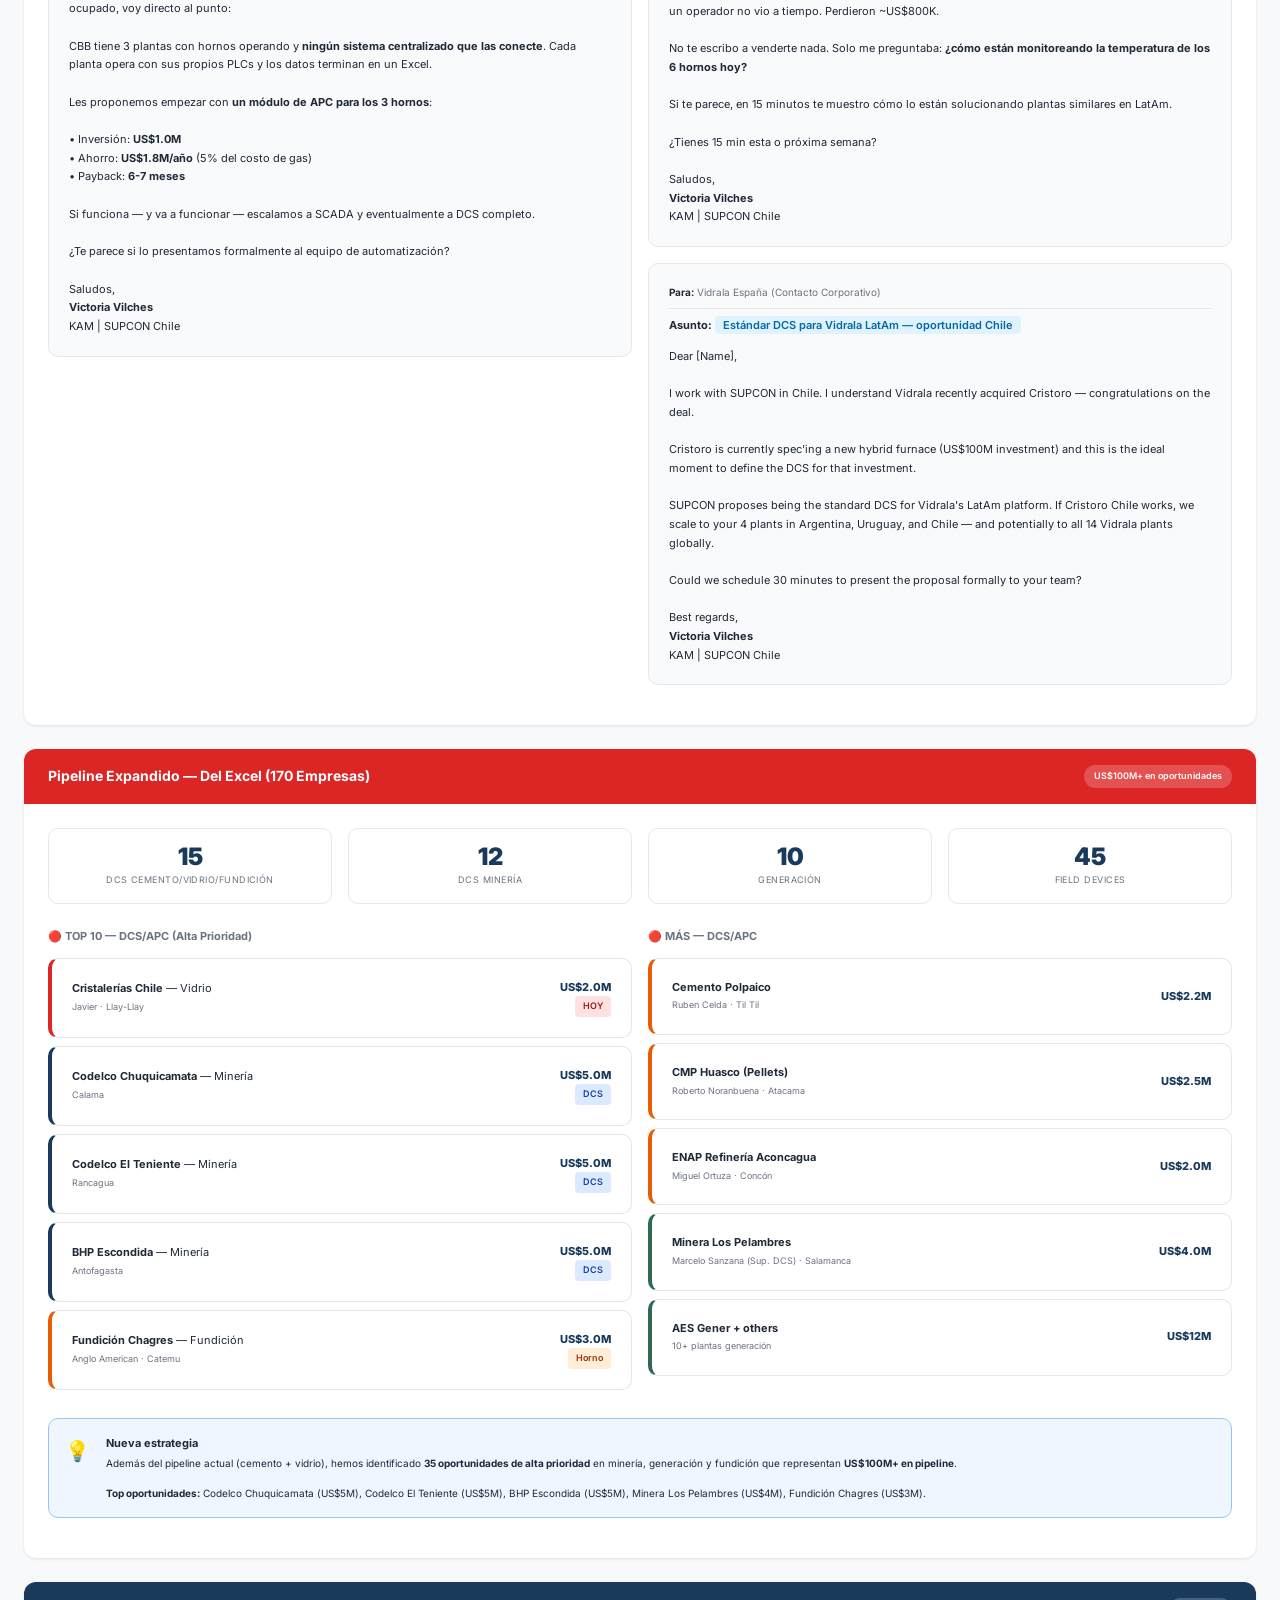
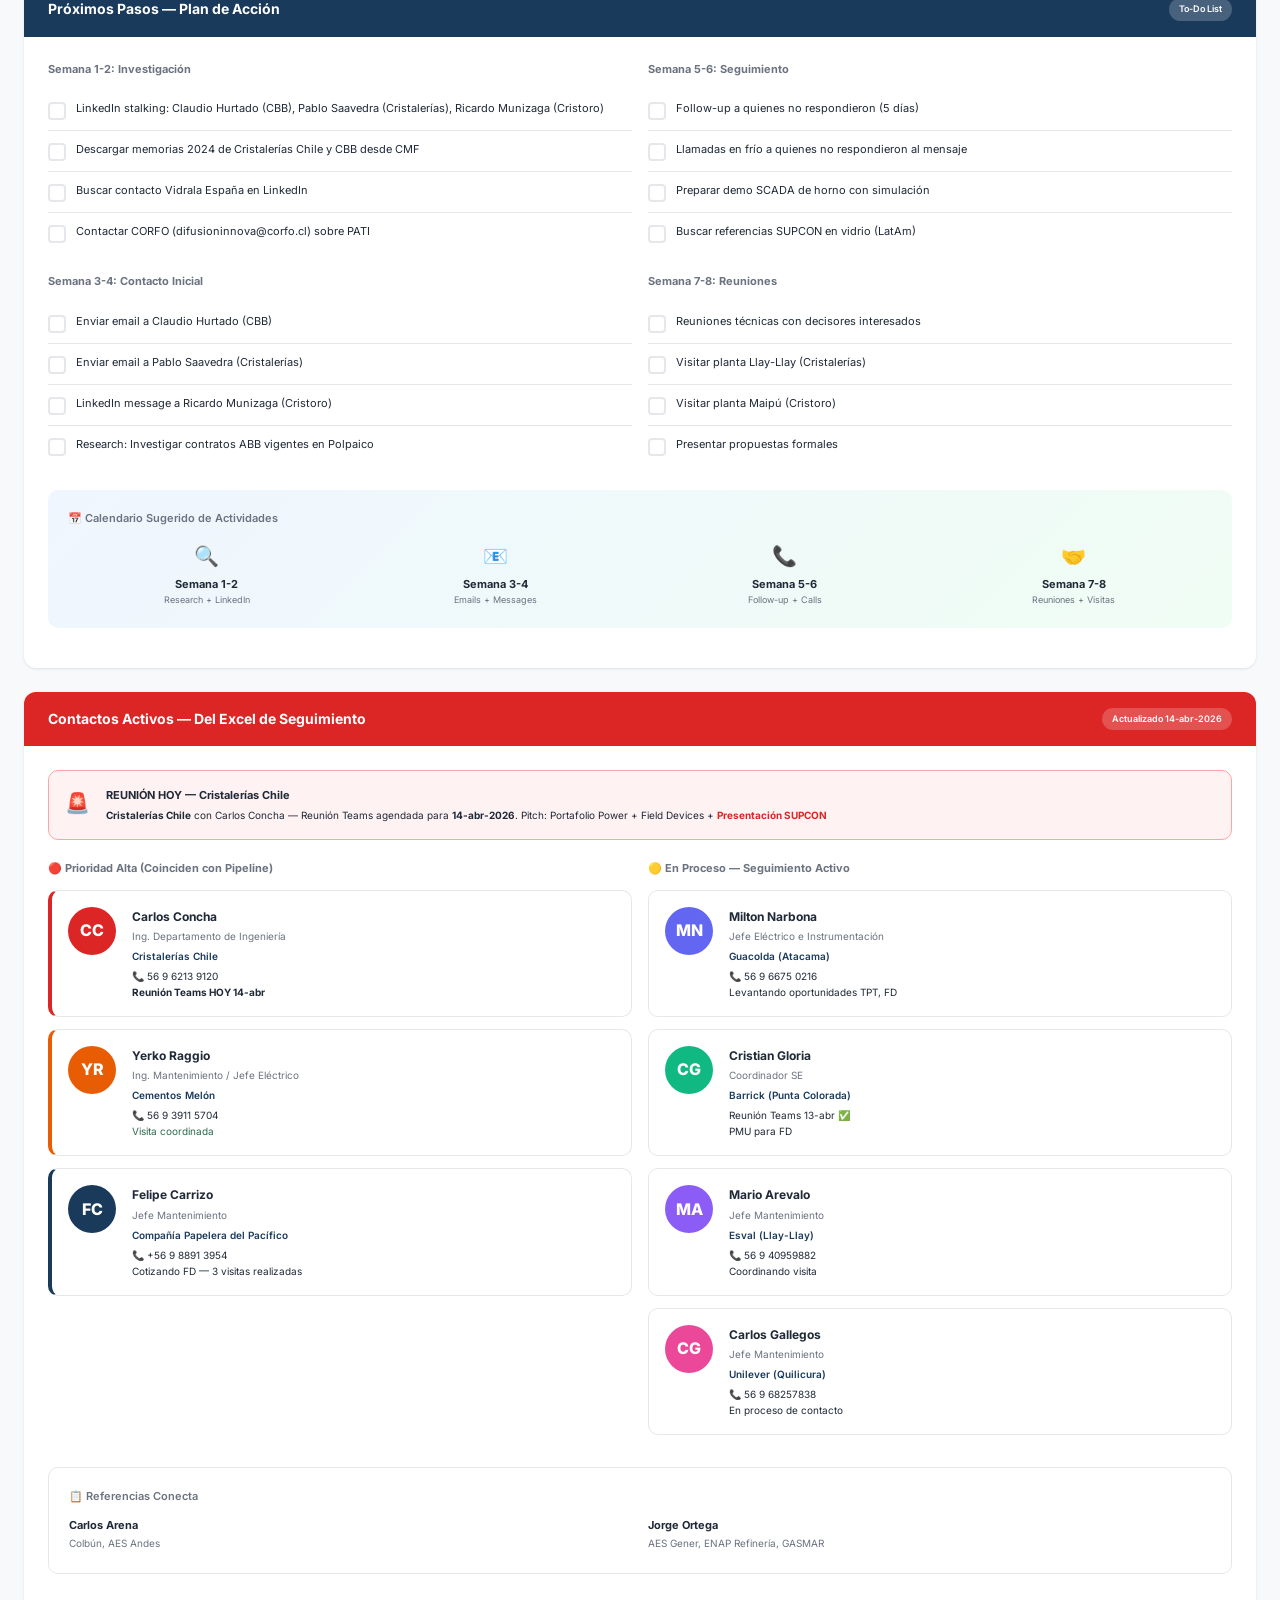
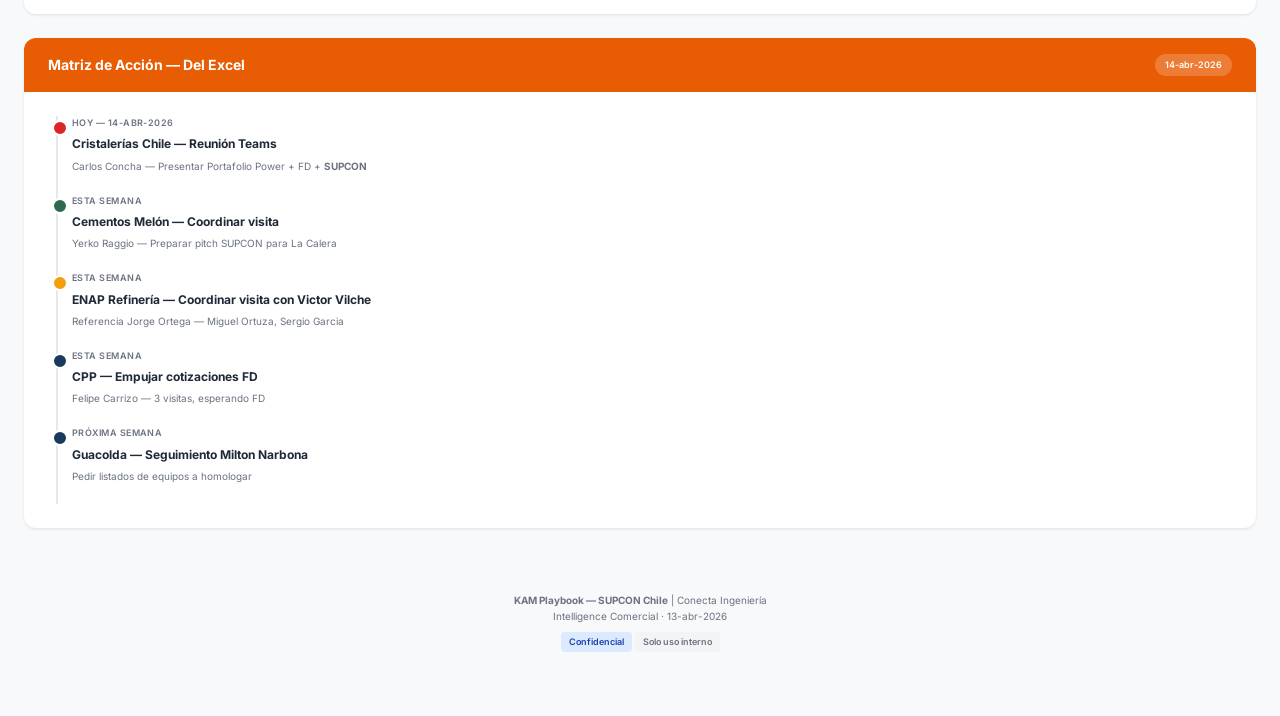
==== commit c7efdee9: "feat: Mejorar visibilidad de las 170 empresas en KAM Playbook - Agregar tabla completa de empresas p" ====
--- a/kam_playbook.html
+++ b/kam_playbook.html
@@ -807,6 +807,7 @@
   </div>
   <div class="nav-links">
     <a href="#overview" class="nav-link active">Resumen</a>
+    <a href="#pipeline-full" class="nav-link">📊 170 Empresas</a>
     <a href="#pipeline" class="nav-link">Pipeline</a>
     <a href="#contacts" class="nav-link">Contactos</a>
     <a href="#contacts-excel" class="nav-link">Excel</a>
@@ -814,7 +815,6 @@
     <a href="#options" class="nav-link">Opciones</a>
     <a href="#emails" class="nav-link">Emails</a>
     <a href="#actions" class="nav-link">Acciones</a>
-    <a href="#next" class="nav-link">Next</a>
   </div>
 </nav>
 
@@ -873,7 +873,190 @@
         <div class="kpi-label">Sectores</div>
       </div>
     </div>
-    
+
+    <h4 style="margin: 20px 0 12px;">📍 POR REGIÓN</h4>
+    <table class="table">
+      <thead>
+        <tr>
+          <th>Región</th>
+          <th>Empresa</th>
+          <th>Sector</th>
+          <th>Potencial</th>
+          <th>Tipo</th>
+        </tr>
+      </thead>
+      <tbody>
+        <tr style="background: #fef2f2;">
+          <td><strong> Antofagasta</strong></td>
+          <td>BHP Escondida</td>
+          <td>Minería</td>
+          <td><strong>US$5.0M</strong></td>
+          <td><span class="tag primary">DCS</span></td>
+        </tr>
+        <tr style="background: #fef2f2;">
+          <td></td>
+          <td>Codelco Chuquicamata</td>
+          <td>Minería</td>
+          <td><strong>US$5.0M</strong></td>
+          <td><span class="tag primary">DCS</span></td>
+        </tr>
+        <tr style="background: #fef2f2;">
+          <td></td>
+          <td>Codelco Radomiro Tomic</td>
+          <td>Minería</td>
+          <td><strong>US$4.0M</strong></td>
+          <td><span class="tag primary">DCS</span></td>
+        </tr>
+        <tr style="background: #fef2f2;">
+          <td></td>
+          <td>SQM</td>
+          <td>Litio</td>
+          <td><strong>US$3.0M</strong></td>
+          <td><span class="tag primary">DCS</span></td>
+        </tr>
+        <tr style="background: #fef2f2;">
+          <td></td>
+          <td>Centinela (Antogasta M.)</td>
+          <td>Minería</td>
+          <td><strong>US$2.0M</strong></td>
+          <td><span class="tag primary">RTU</span></td>
+        </tr>
+        <tr style="background: #fef9c3;">
+          <td><strong>Atacama</strong></td>
+          <td>CMP Huasco (Pellets)</td>
+          <td>Siderurgia</td>
+          <td><strong>US$2.5M</strong></td>
+          <td><span class="tag warning">Horno</span></td>
+        </tr>
+        <tr style="background: #fef9c3;">
+          <td></td>
+          <td>CMP Magnetita</td>
+          <td>Minería</td>
+          <td><strong>US$2.0M</strong></td>
+          <td><span class="tag warning">Molienda</span></td>
+        </tr>
+        <tr style="background: #fef9c3;">
+          <td></td>
+          <td>Guacolda</td>
+          <td>Generación</td>
+          <td><strong>US$1.5M</strong></td>
+          <td><span class="tag warning">Central</span></td>
+        </tr>
+        <tr style="background: #fef9c3;">
+          <td></td>
+          <td>CAP Magnetita/Romeral</td>
+          <td>Minería</td>
+          <td><strong>US$1.5M</strong></td>
+          <td><span class="tag warning">Molienda</span></td>
+        </tr>
+        <tr style="background: #dbeafe;">
+          <td><strong>Coquimbo</strong></td>
+          <td>Minera Los Pelambres</td>
+          <td>Minería</td>
+          <td><strong>US$4.0M</strong></td>
+          <td><span class="tag primary">DCS</span></td>
+        </tr>
+        <tr style="background: #dbeafe;">
+          <td></td>
+          <td>Minera Candelaria</td>
+          <td>Minería</td>
+          <td><strong>US$400K</strong></td>
+          <td><span class="tag success">CCM</span></td>
+        </tr>
+        <tr style="background: #f0fdf4;">
+          <td><strong>Valparaíso/RM</strong></td>
+          <td>Cristalerías Chile</td>
+          <td>Vidrio</td>
+          <td><strong>US$2.0M</strong></td>
+          <td><span class="tag danger">HOY</span></td>
+        </tr>
+        <tr style="background: #f0fdf4;">
+          <td></td>
+          <td>Cemento Polpaico</td>
+          <td>Cemento</td>
+          <td><strong>US$2.2M</strong></td>
+          <td><span class="tag warning">Horno</span></td>
+        </tr>
+        <tr style="background: #f0fdf4;">
+          <td></td>
+          <td>Cemento Melón</td>
+          <td>Cemento</td>
+          <td><strong>US$1.2M</strong></td>
+          <td><span class="tag warning">Horno</span></td>
+        </tr>
+        <tr style="background: #f0fdf4;">
+          <td></td>
+          <td>ENAP Refinería Aconcagua</td>
+          <td>Refinación</td>
+          <td><strong>US$2.0M</strong></td>
+          <td><span class="tag warning">FD</span></td>
+        </tr>
+        <tr style="background: #f0fdf4;">
+          <td></td>
+          <td>AES Gener</td>
+          <td>Generación</td>
+          <td><strong>US$1.5M</strong></td>
+          <td><span class="tag warning">Central</span></td>
+        </tr>
+        <tr style="background: #f0fdf4;">
+          <td></td>
+          <td>Colbún</td>
+          <td>Generación</td>
+          <td><strong>US$1.5M</strong></td>
+          <td><span class="tag warning">CCM</span></td>
+        </tr>
+        <tr style="background: #fce7f3;">
+          <td><strong>Biobío/Ñuble</strong></td>
+          <td>Codelco El Teniente</td>
+          <td>Minería</td>
+          <td><strong>US$5.0M</strong></td>
+          <td><span class="tag primary">DCS/CCM</span></td>
+        </tr>
+        <tr style="background: #fce7f3;">
+          <td></td>
+          <td>CMP</td>
+          <td>Minería</td>
+          <td><strong>US$2.0M</strong></td>
+          <td><span class="tag primary">DCS</span></td>
+        </tr>
+        <tr style="background: #fce7f3;">
+          <td></td>
+          <td>Arauco</td>
+          <td>Celulosa</td>
+          <td><strong>US$800K</strong></td>
+          <td><span class="tag success">FD</span></td>
+        </tr>
+        <tr style="background: #e0e7ff;">
+          <td><strong>Los Ríos/Los Lagos</strong></td>
+          <td>Celulosa Arauco Valdivia</td>
+          <td>Celulosa</td>
+          <td><strong>US$500K</strong></td>
+          <td><span class="tag success">FD</span></td>
+        </tr>
+        <tr style="background: #e0e7ff;">
+          <td></td>
+          <td>AquaChile</td>
+          <td>Acuicultura</td>
+          <td><strong>US$200K</strong></td>
+          <td><span class="tag success">Telemetría</span></td>
+        </tr>
+        <tr style="background: #fdf4f4;">
+          <td><strong>Magallanes</strong></td>
+          <td>ENAP Magallanes</td>
+          <td>Gas</td>
+          <td><strong>US$500K</strong></td>
+          <td><span class="tag success">FD</span></td>
+        </tr>
+        <tr style="background: #fdf4f4;">
+          <td></td>
+          <td>Methanex</td>
+          <td>Petroquímica</td>
+          <td><strong>US$400K</strong></td>
+          <td><span class="tag success">RTU</span></td>
+        </tr>
+      </tbody>
+    </table>
+
     <div class="grid-2">
       <div>
         <h4 style="margin-bottom: 12px; color: var(--text-light);">Sectores Analizados</h4>
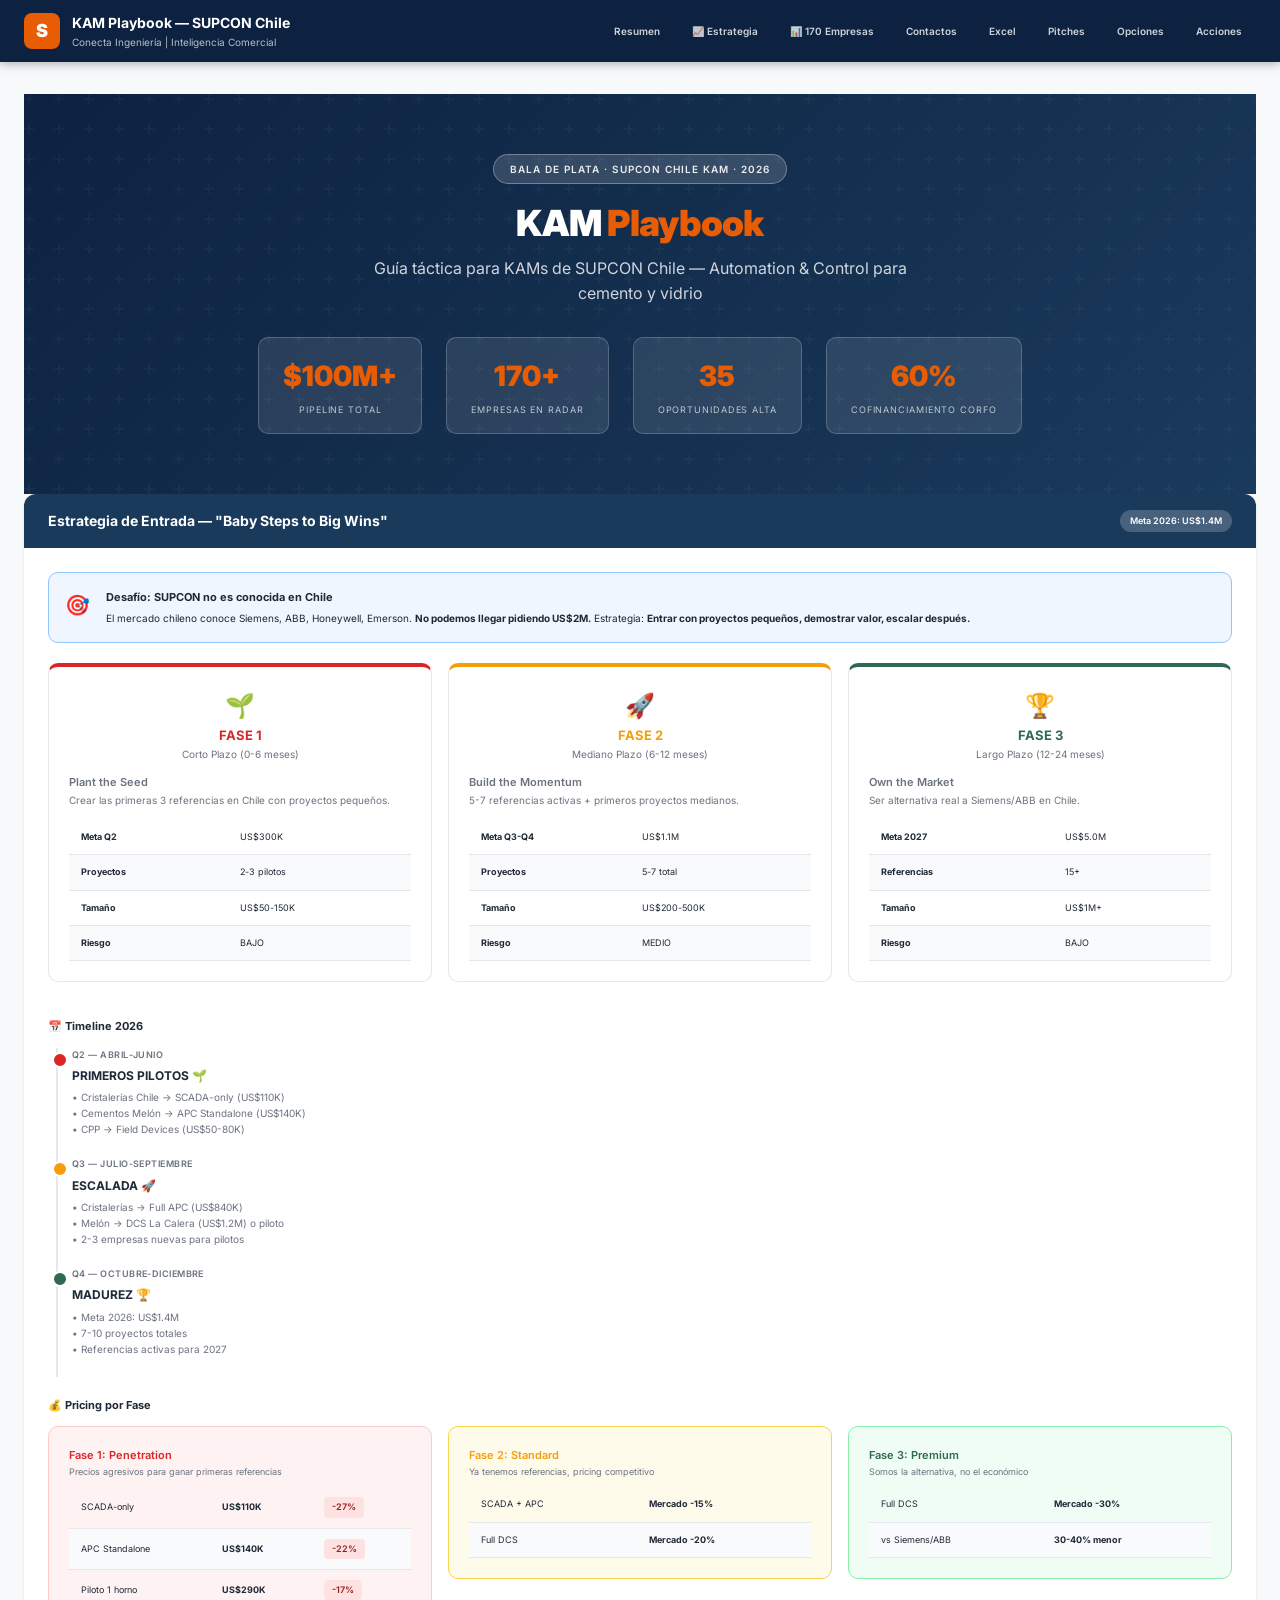
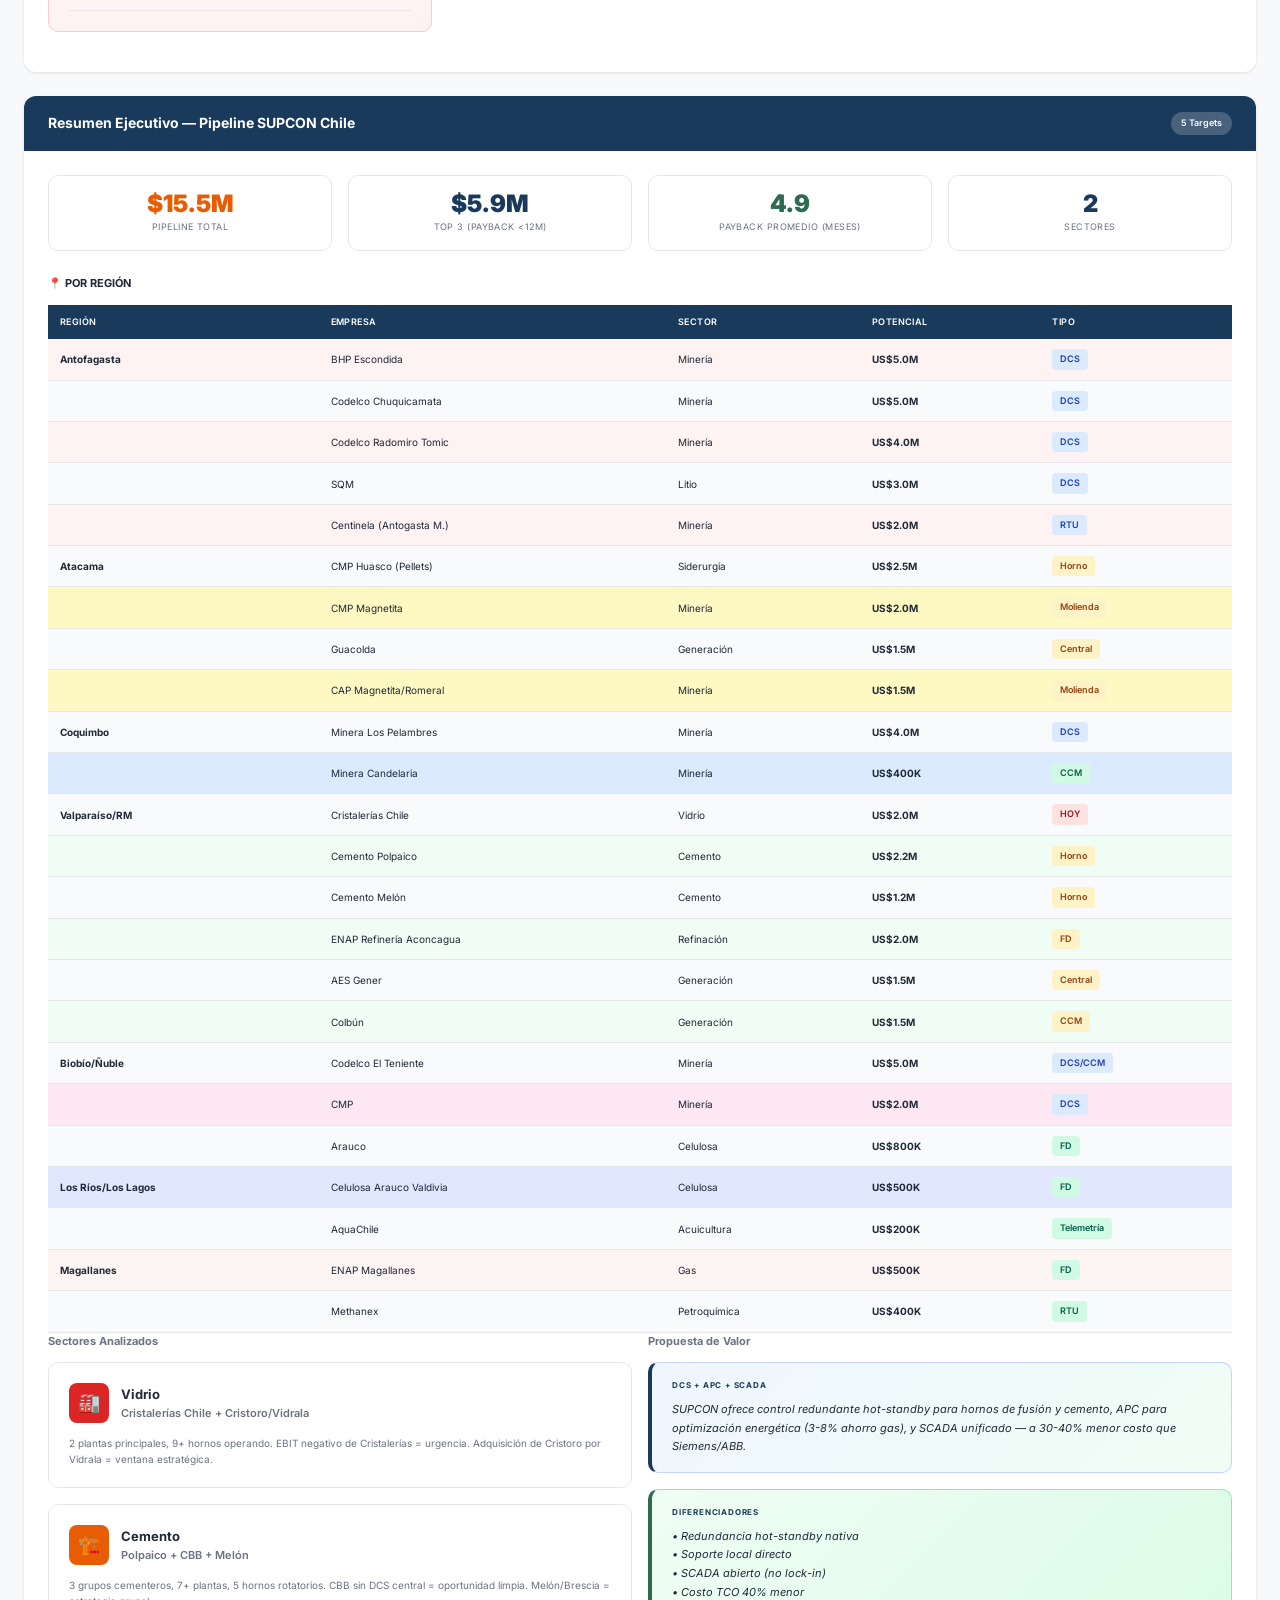
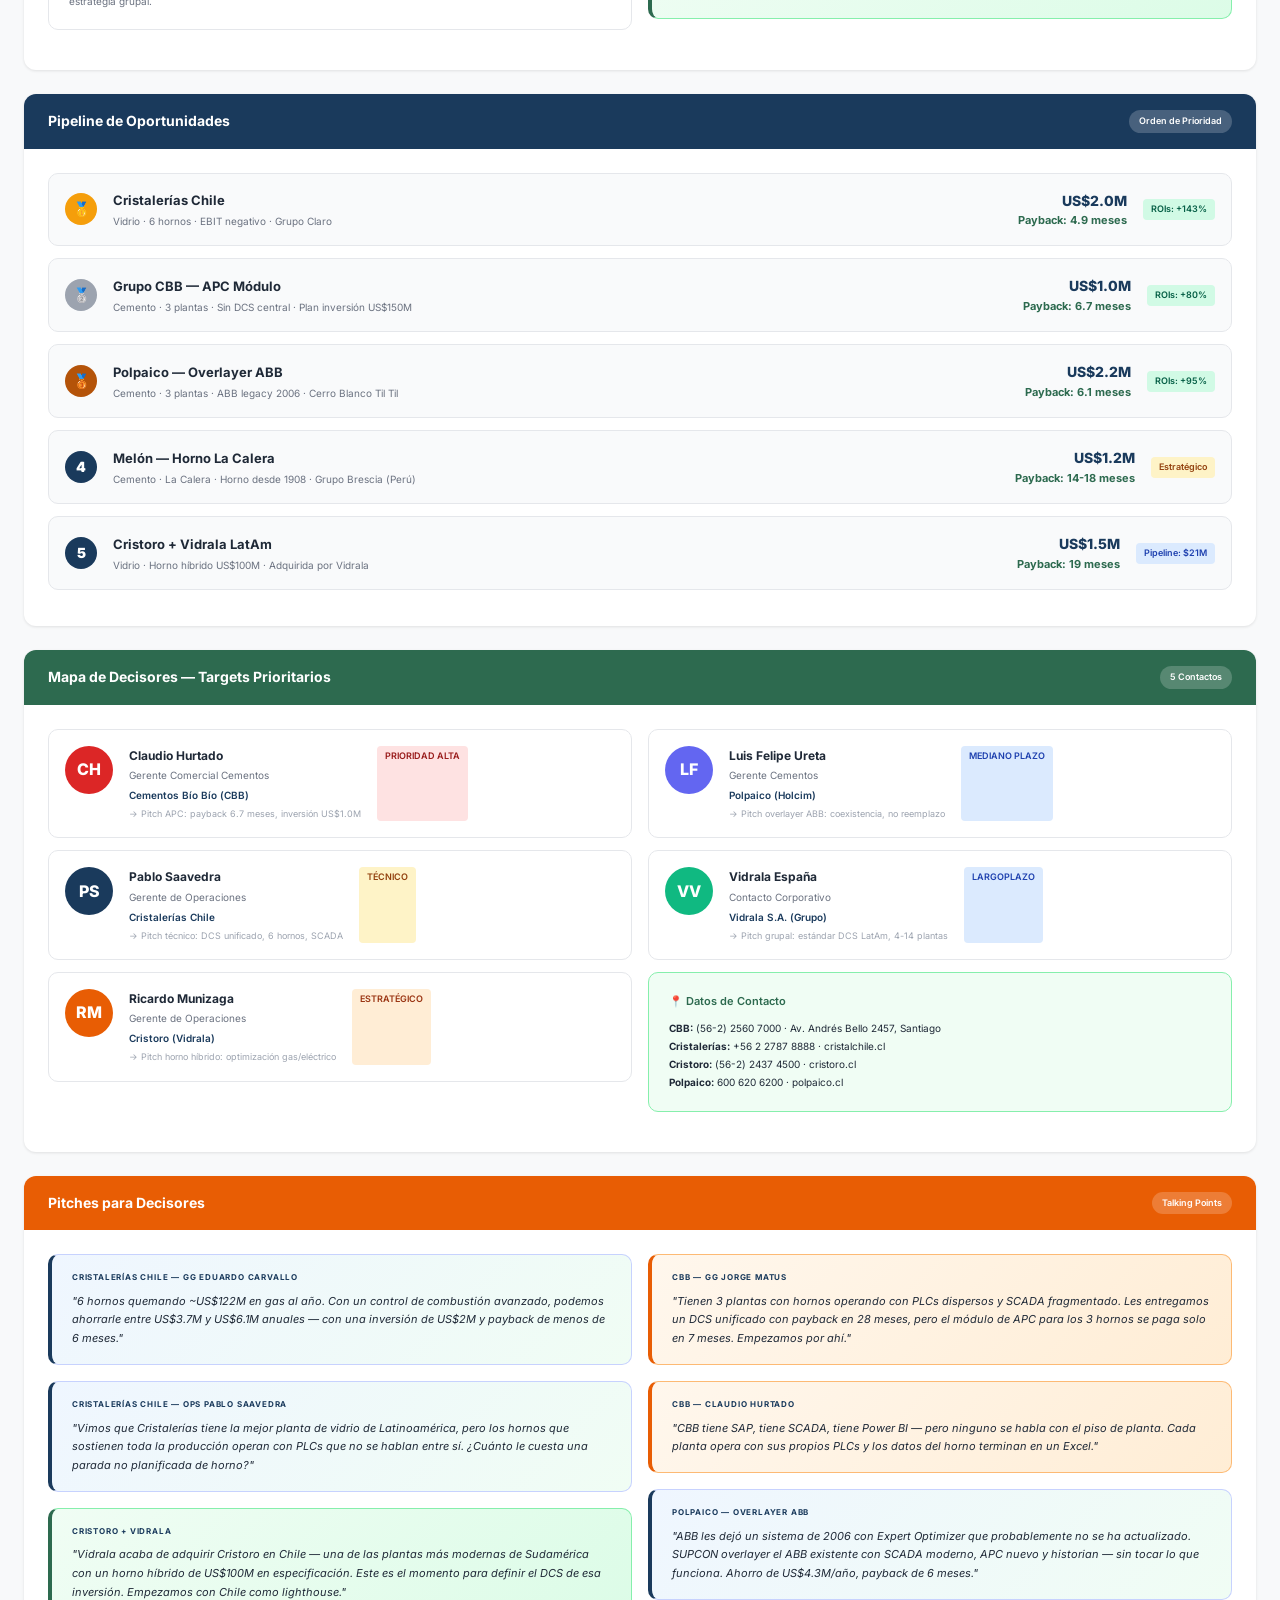
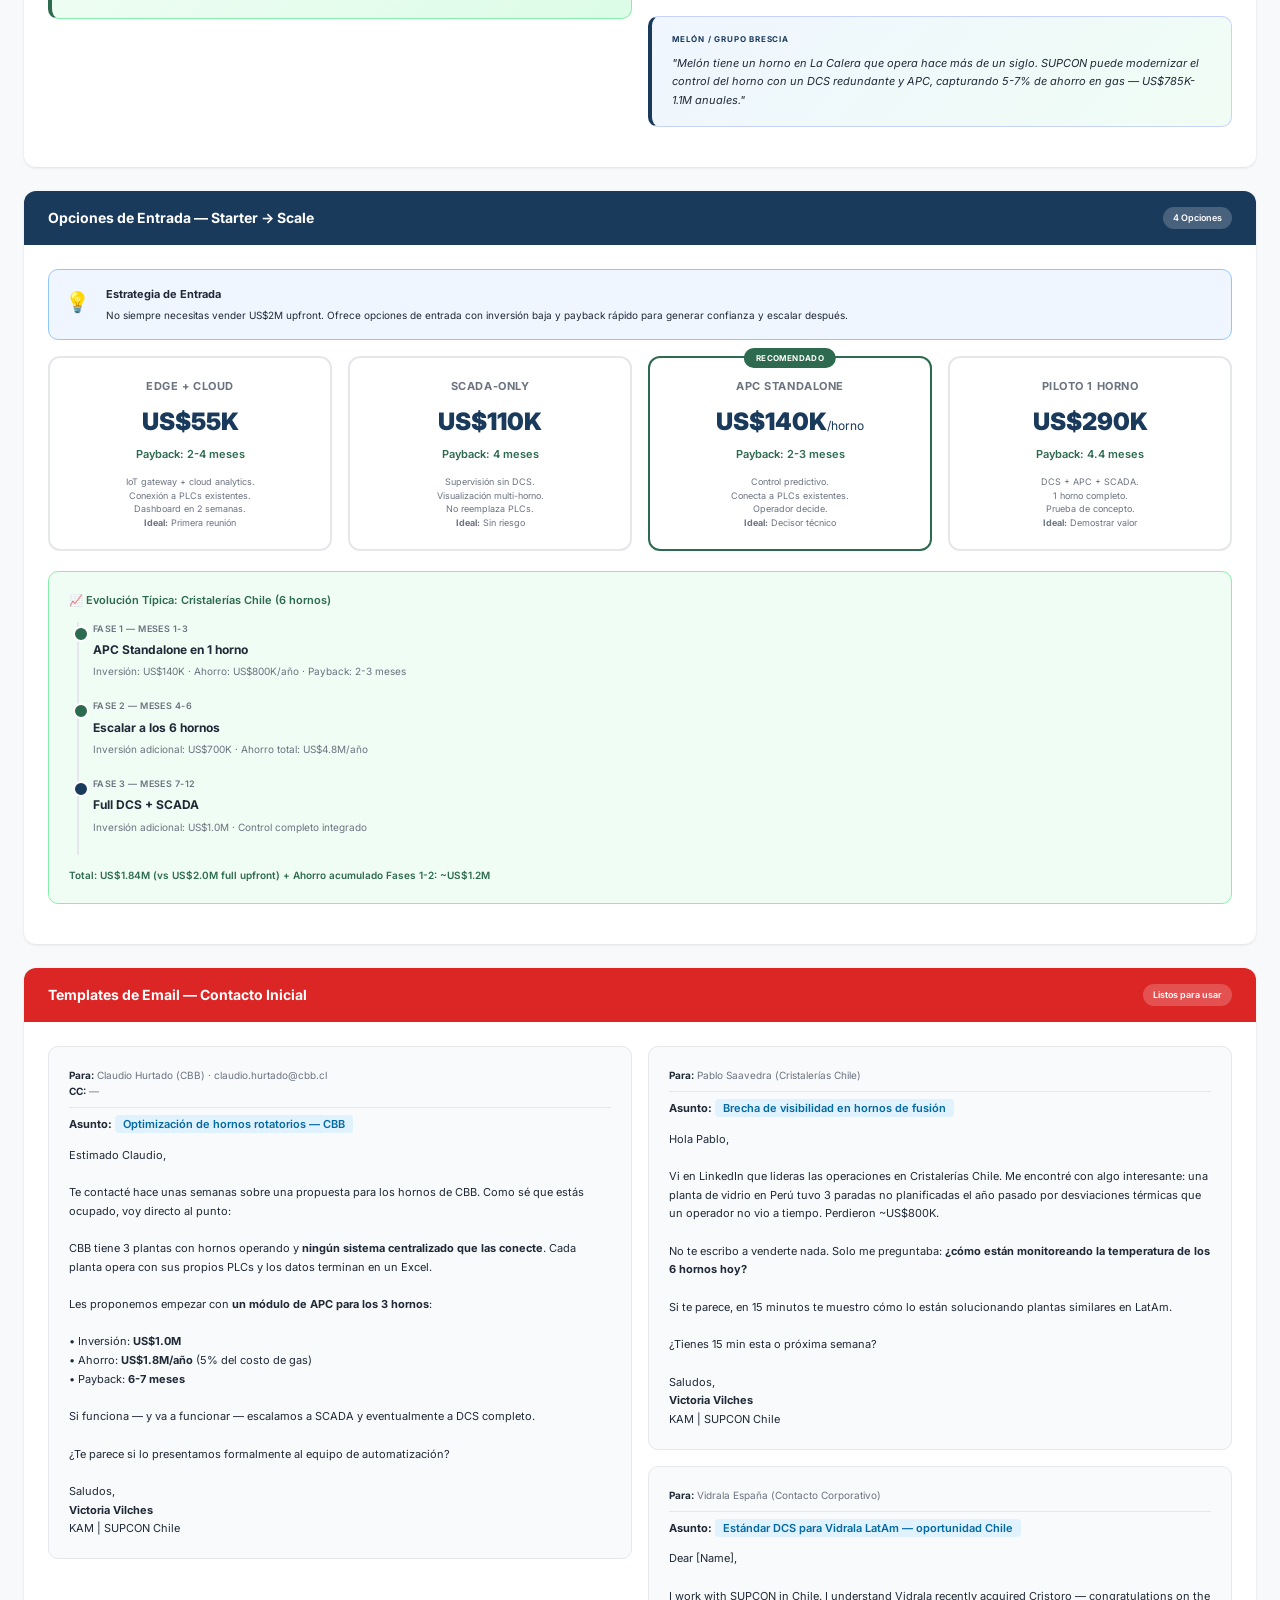
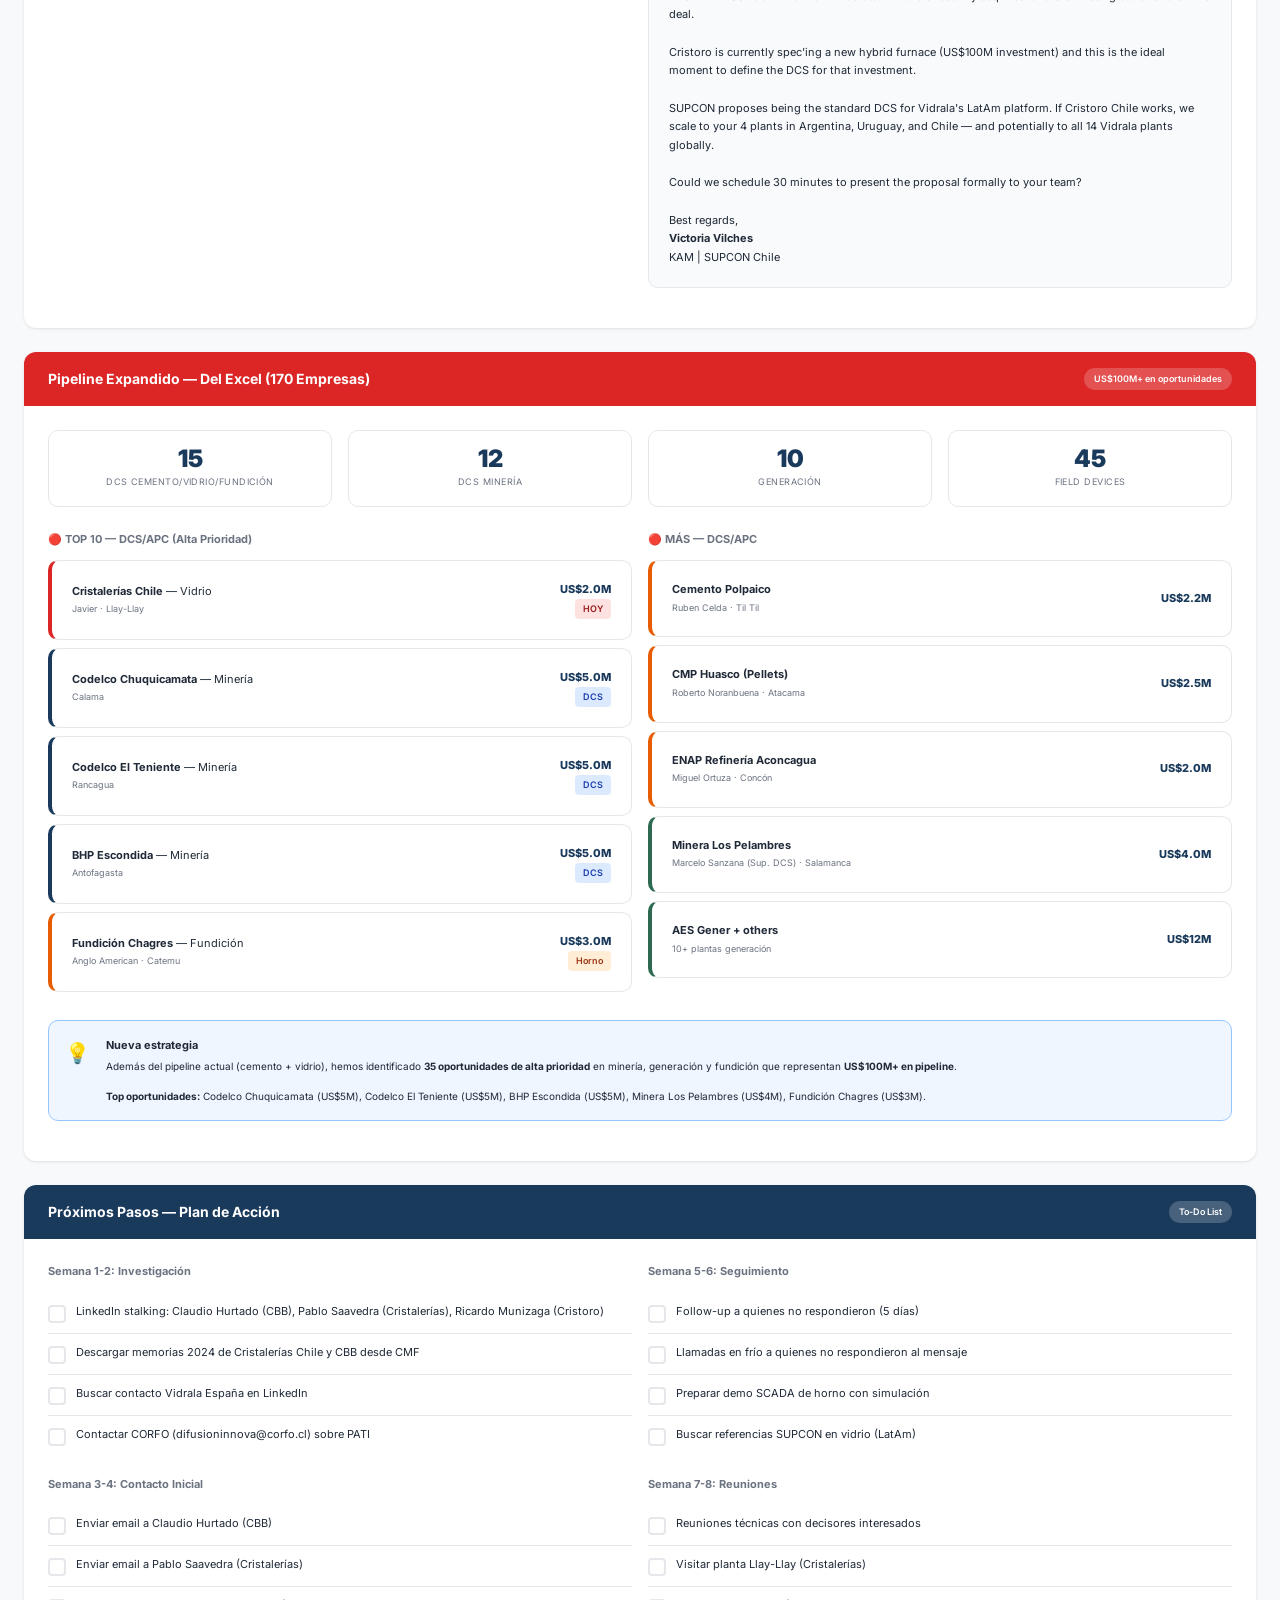
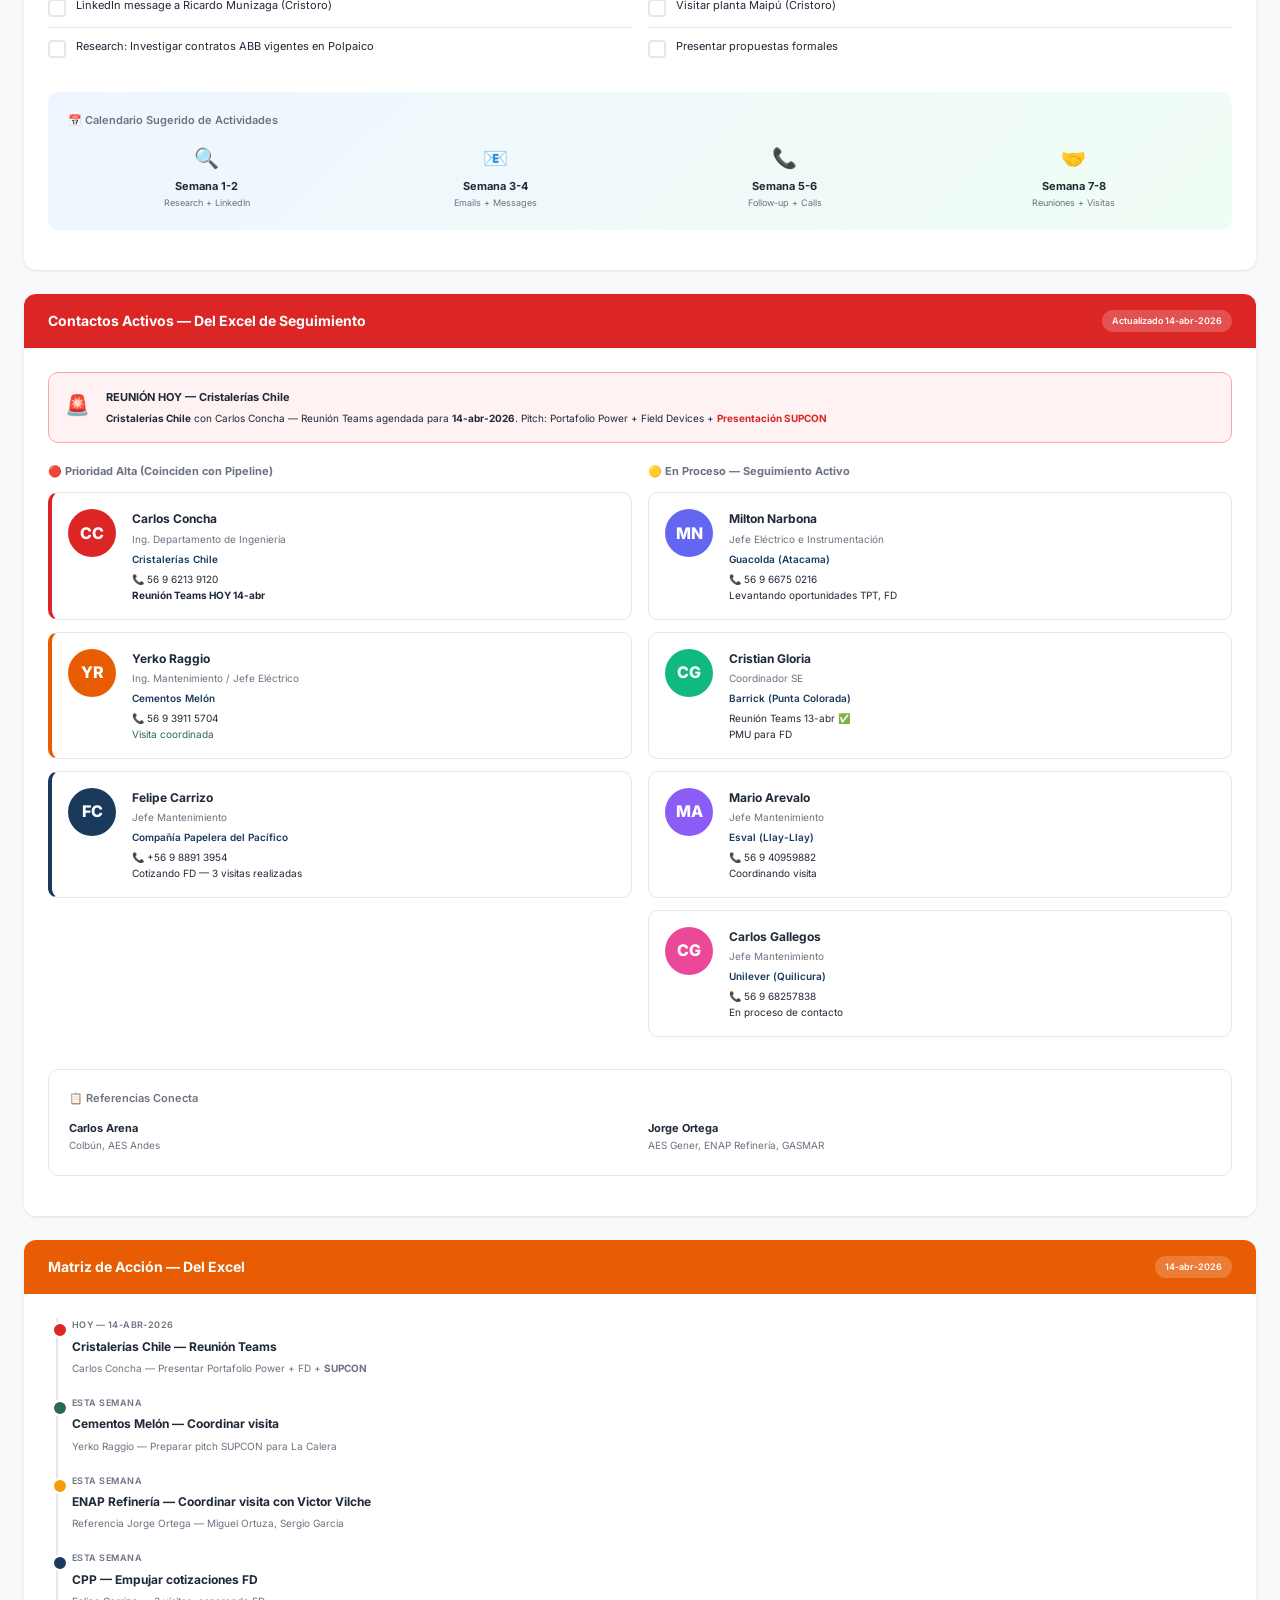
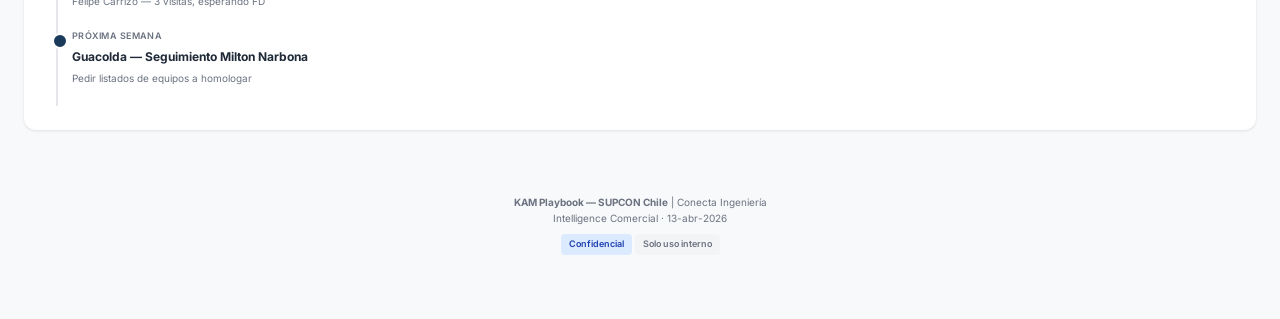
==== commit c6dec2d9: "feat: Diseñar estrategia de entrada escalonada SUPCON Chile 2026 Estrategia "Baby Steps to Big Wins"" ====
--- a/kam_playbook.html
+++ b/kam_playbook.html
@@ -807,13 +807,12 @@
   </div>
   <div class="nav-links">
     <a href="#overview" class="nav-link active">Resumen</a>
+    <a href="#estrategia" class="nav-link">📈 Estrategia</a>
     <a href="#pipeline-full" class="nav-link">📊 170 Empresas</a>
-    <a href="#pipeline" class="nav-link">Pipeline</a>
     <a href="#contacts" class="nav-link">Contactos</a>
     <a href="#contacts-excel" class="nav-link">Excel</a>
     <a href="#pitches" class="nav-link">Pitches</a>
     <a href="#options" class="nav-link">Opciones</a>
-    <a href="#emails" class="nav-link">Emails</a>
     <a href="#actions" class="nav-link">Acciones</a>
   </div>
 </nav>
@@ -847,6 +846,156 @@
     </div>
   </div>
 </div>
+
+<!-- SECTION ESTRATEGIA -->
+<section id="estrategia" class="section">
+  <div class="section-header">
+    <h2>Estrategia de Entrada — "Baby Steps to Big Wins"</h2>
+    <span class="badge">Meta 2026: US$1.4M</span>
+  </div>
+  <div class="section-body">
+    
+    <div class="callout info" style="margin-bottom: 20px;">
+      <div class="callout-icon">🎯</div>
+      <div class="callout-content">
+        <div class="callout-title">Desafío: SUPCON no es conocida en Chile</div>
+        <div class="callout-text">
+          El mercado chileno conoce Siemens, ABB, Honeywell, Emerson. <strong>No podemos llegar pidiendo US$2M.</strong>
+          Estrategia: <strong>Entrar con proyectos pequeños, demostrar valor, escalar después.</strong>
+        </div>
+      </div>
+    </div>
+
+    <div class="grid-3">
+      <div>
+        <div class="card" style="border-top: 4px solid var(--danger);">
+          <div style="text-align: center; margin-bottom: 12px;">
+            <div style="font-size: 24px;">🌱</div>
+            <h3 style="color: var(--danger);">FASE 1</h3>
+            <div style="font-size: 10px; color: var(--text-light);">Corto Plazo (0-6 meses)</div>
+          </div>
+          <h4>Plant the Seed</h4>
+          <p style="font-size: 10px; color: var(--text-light); margin-bottom: 12px;">
+            Crear las primeras 3 referencias en Chile con proyectos pequeños.
+          </p>
+          <table class="table" style="font-size: 9px;">
+            <tr><td><strong>Meta Q2</strong></td><td>US$300K</td></tr>
+            <tr><td><strong>Proyectos</strong></td><td>2-3 pilotos</td></tr>
+            <tr><td><strong>Tamaño</strong></td><td>US$50-150K</td></tr>
+            <tr><td><strong>Riesgo</strong></td><td>BAJO</td></tr>
+          </table>
+        </div>
+      </div>
+
+      <div>
+        <div class="card" style="border-top: 4px solid var(--warning);">
+          <div style="text-align: center; margin-bottom: 12px;">
+            <div style="font-size: 24px;">🚀</div>
+            <h3 style="color: var(--warning);">FASE 2</h3>
+            <div style="font-size: 10px; color: var(--text-light);">Mediano Plazo (6-12 meses)</div>
+          </div>
+          <h4>Build the Momentum</h4>
+          <p style="font-size: 10px; color: var(--text-light); margin-bottom: 12px;">
+            5-7 referencias activas + primeros proyectos medianos.
+          </p>
+          <table class="table" style="font-size: 9px;">
+            <tr><td><strong>Meta Q3-Q4</strong></td><td>US$1.1M</td></tr>
+            <tr><td><strong>Proyectos</strong></td><td>5-7 total</td></tr>
+            <tr><td><strong>Tamaño</strong></td><td>US$200-500K</td></tr>
+            <tr><td><strong>Riesgo</strong></td><td>MEDIO</td></tr>
+          </table>
+        </div>
+      </div>
+
+      <div>
+        <div class="card" style="border-top: 4px solid var(--success);">
+          <div style="text-align: center; margin-bottom: 12px;">
+            <div style="font-size: 24px;">🏆</div>
+            <h3 style="color: var(--success);">FASE 3</h3>
+            <div style="font-size: 10px; color: var(--text-light);">Largo Plazo (12-24 meses)</div>
+          </div>
+          <h4>Own the Market</h4>
+          <p style="font-size: 10px; color: var(--text-light); margin-bottom: 12px;">
+            Ser alternativa real a Siemens/ABB en Chile.
+          </p>
+          <table class="table" style="font-size: 9px;">
+            <tr><td><strong>Meta 2027</strong></td><td>US$5.0M</td></tr>
+            <tr><td><strong>Referencias</strong></td><td>15+</td></tr>
+            <tr><td><strong>Tamaño</strong></td><td>US$1M+</td></tr>
+            <tr><td><strong>Riesgo</strong></td><td>BAJO</td></tr>
+          </table>
+        </div>
+      </div>
+    </div>
+
+    <h4 style="margin: 20px 0 12px;">📅 Timeline 2026</h4>
+    <div class="timeline">
+      <div class="timeline-item danger">
+        <div class="timeline-date">Q2 — Abril-Junio</div>
+        <div class="timeline-title">PRIMEROS PILOTOS 🌱</div>
+        <div class="timeline-desc">
+          • Cristalerías Chile → SCADA-only (US$110K)<br>
+          • Cementos Melón → APC Standalone (US$140K)<br>
+          • CPP → Field Devices (US$50-80K)
+        </div>
+      </div>
+      <div class="timeline-item warning">
+        <div class="timeline-date">Q3 — Julio-Septiembre</div>
+        <div class="timeline-title">ESCALADA 🚀</div>
+        <div class="timeline-desc">
+          • Cristalerías → Full APC (US$840K)<br>
+          • Melón → DCS La Calera (US$1.2M) o piloto<br>
+          • 2-3 empresas nuevas para pilotos
+        </div>
+      </div>
+      <div class="timeline-item success">
+        <div class="timeline-date">Q4 — Octubre-Diciembre</div>
+        <div class="timeline-title">MADUREZ 🏆</div>
+        <div class="timeline-desc">
+          • Meta 2026: US$1.4M<br>
+          • 7-10 proyectos totales<br>
+          • Referencias activas para 2027
+        </div>
+      </div>
+    </div>
+
+    <h4 style="margin: 20px 0 12px;">💰 Pricing por Fase</h4>
+    <div class="grid-3">
+      <div>
+        <div class="card" style="background: #fef2f2; border: 1px solid #fecaca;">
+          <h4 style="color: var(--danger);">Fase 1: Penetration</h4>
+          <p style="font-size: 9px; color: var(--text-light);">Precios agresivos para ganar primeras referencias</p>
+          <table class="table" style="font-size: 9px; margin-top: 8px;">
+            <tr><td>SCADA-only</td><td><strong>US$110K</strong></td><td><span class="tag danger">-27%</span></td></tr>
+            <tr><td>APC Standalone</td><td><strong>US$140K</strong></td><td><span class="tag danger">-22%</span></td></tr>
+            <tr><td>Piloto 1 horno</td><td><strong>US$290K</strong></td><td><span class="tag danger">-17%</span></td></tr>
+          </table>
+        </div>
+      </div>
+      <div>
+        <div class="card" style="background: #fffbeb; border: 1px solid #fcd34d;">
+          <h4 style="color: var(--warning);">Fase 2: Standard</h4>
+          <p style="font-size: 9px; color: var(--text-light);">Ya tenemos referencias, pricing competitivo</p>
+          <table class="table" style="font-size: 9px; margin-top: 8px;">
+            <tr><td>SCADA + APC</td><td><strong>Mercado -15%</strong></td></tr>
+            <tr><td>Full DCS</td><td><strong>Mercado -20%</strong></td></tr>
+          </table>
+        </div>
+      </div>
+      <div>
+        <div class="card" style="background: #f0fdf4; border: 1px solid #86efac;">
+          <h4 style="color: var(--success);">Fase 3: Premium</h4>
+          <p style="font-size: 9px; color: var(--text-light);">Somos la alternativa, no el económico</p>
+          <table class="table" style="font-size: 9px; margin-top: 8px;">
+            <tr><td>Full DCS</td><td><strong>Mercado -30%</strong></td></tr>
+            <tr><td>vs Siemens/ABB</td><td><strong>30-40% menor</strong></td></tr>
+          </table>
+        </div>
+      </div>
+    </div>
+
+  </div>
+</section>
 
 <!-- SECTION 1: OVERVIEW -->
 <section id="overview" class="section">
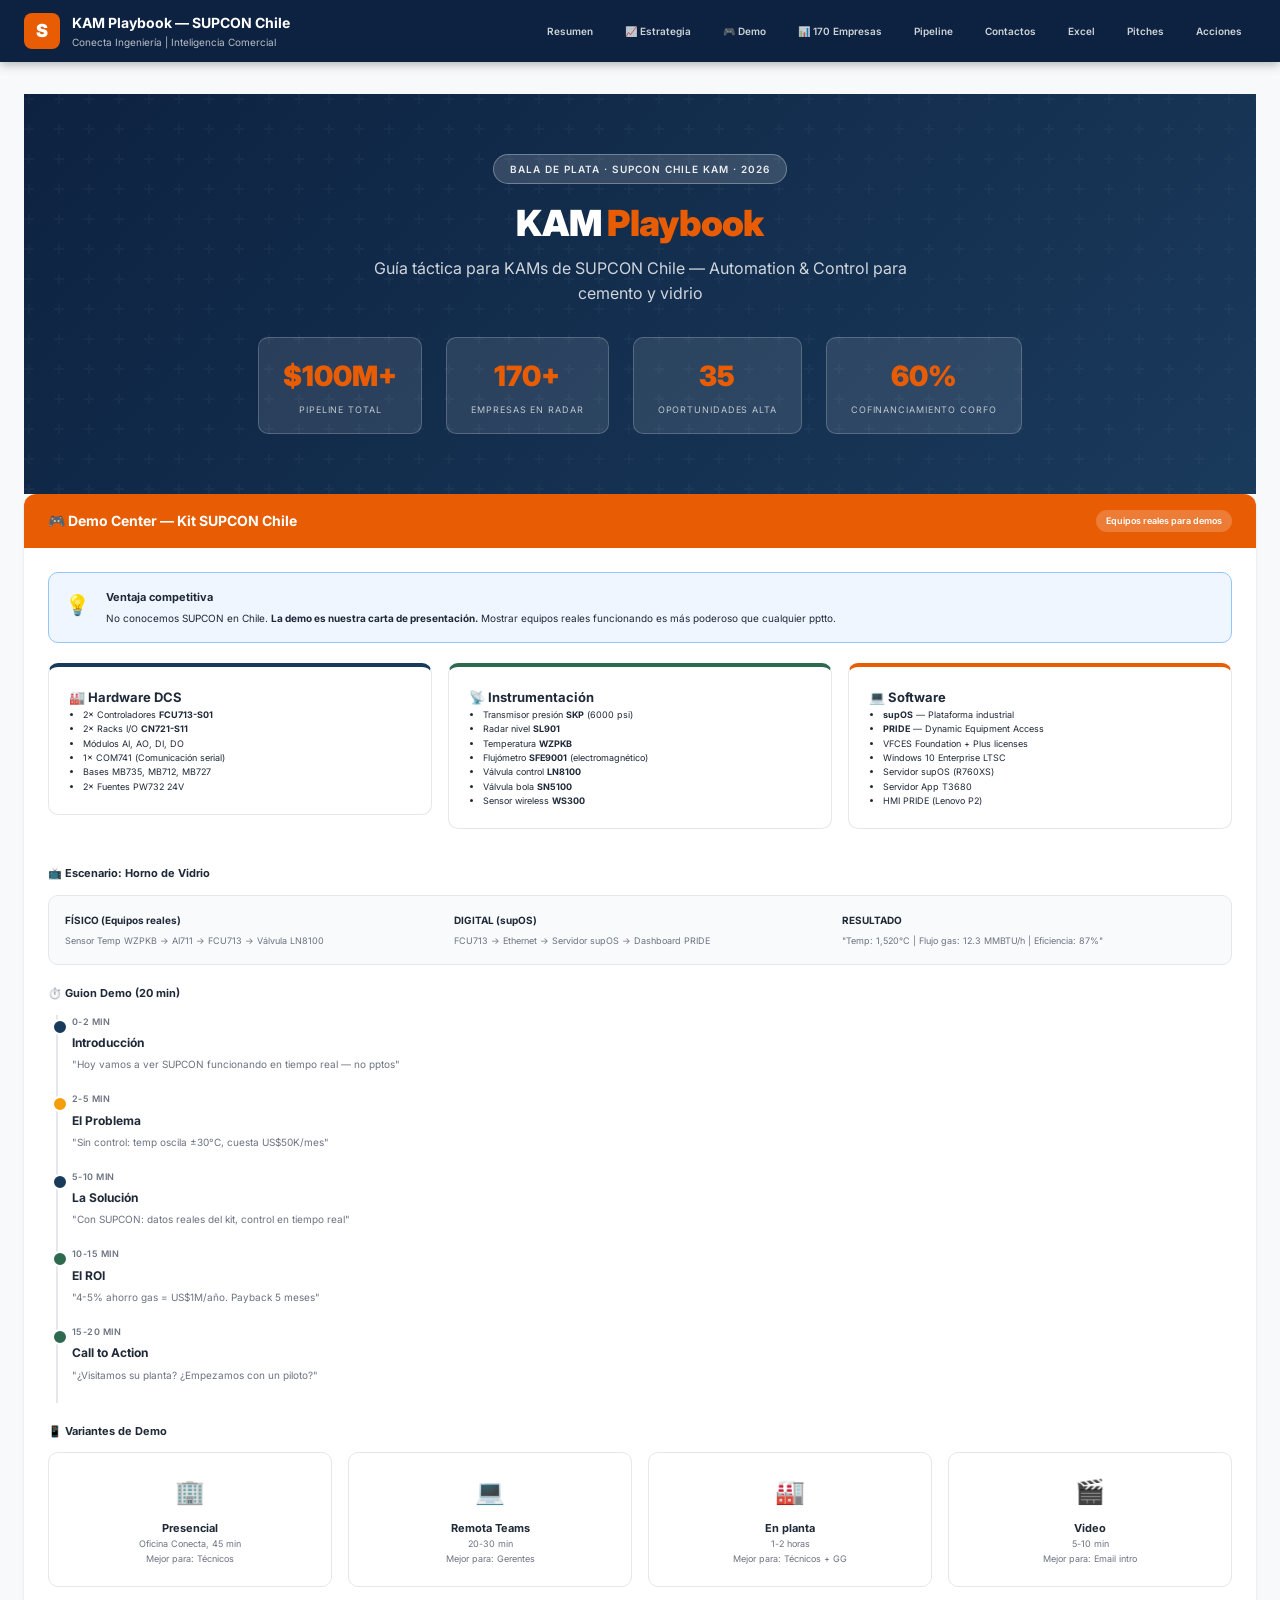
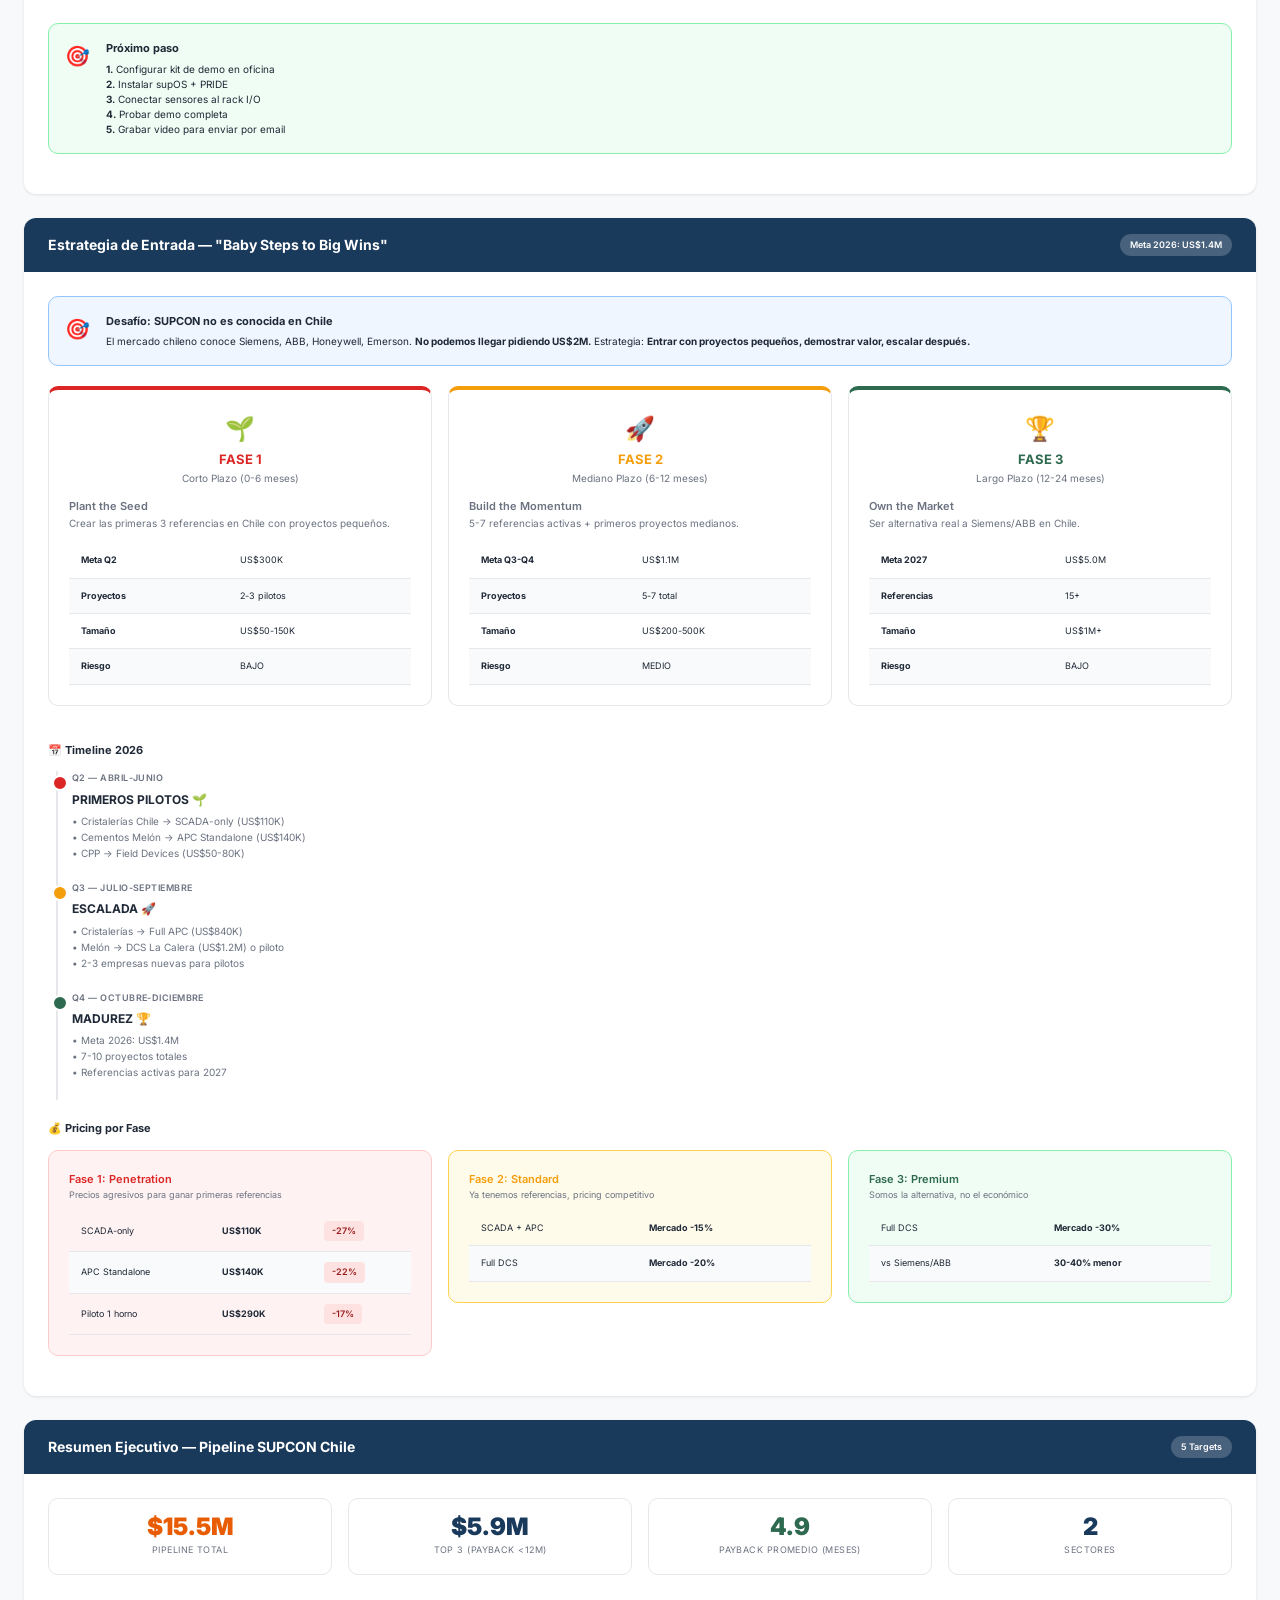
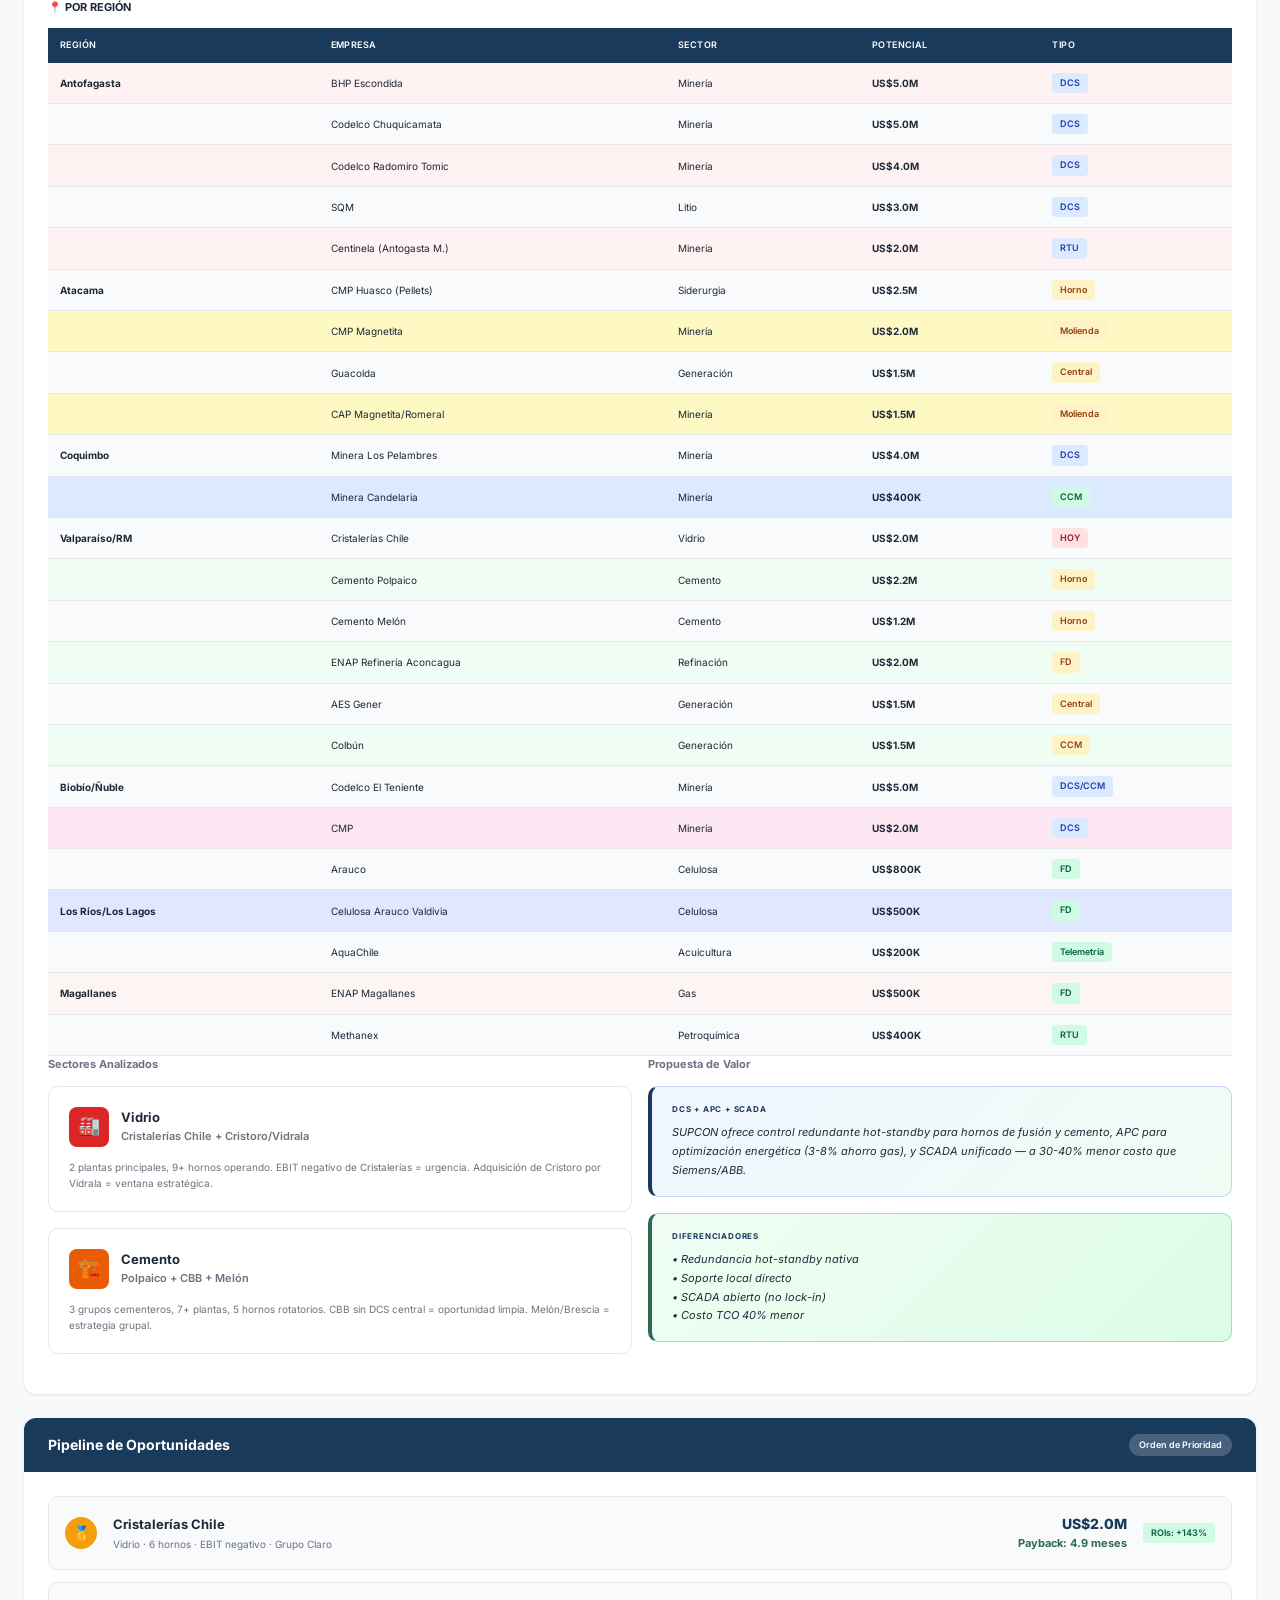
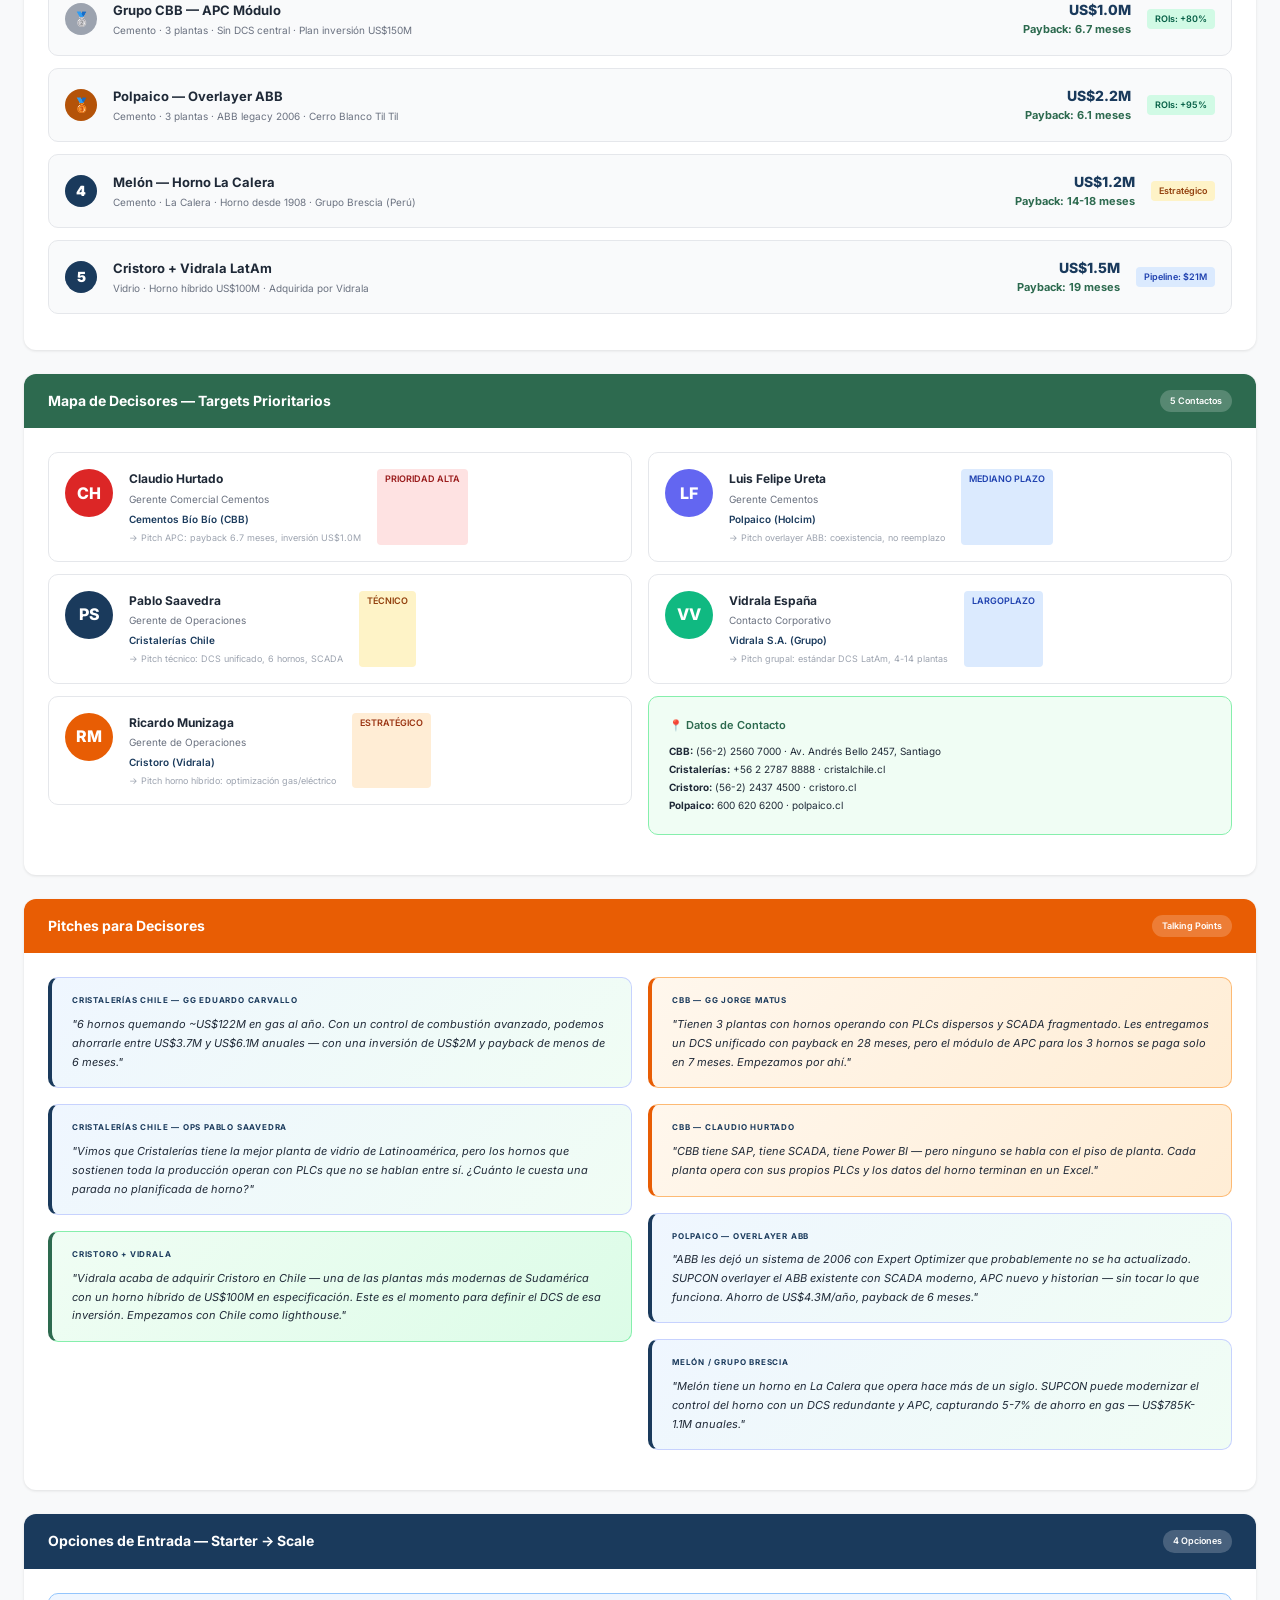
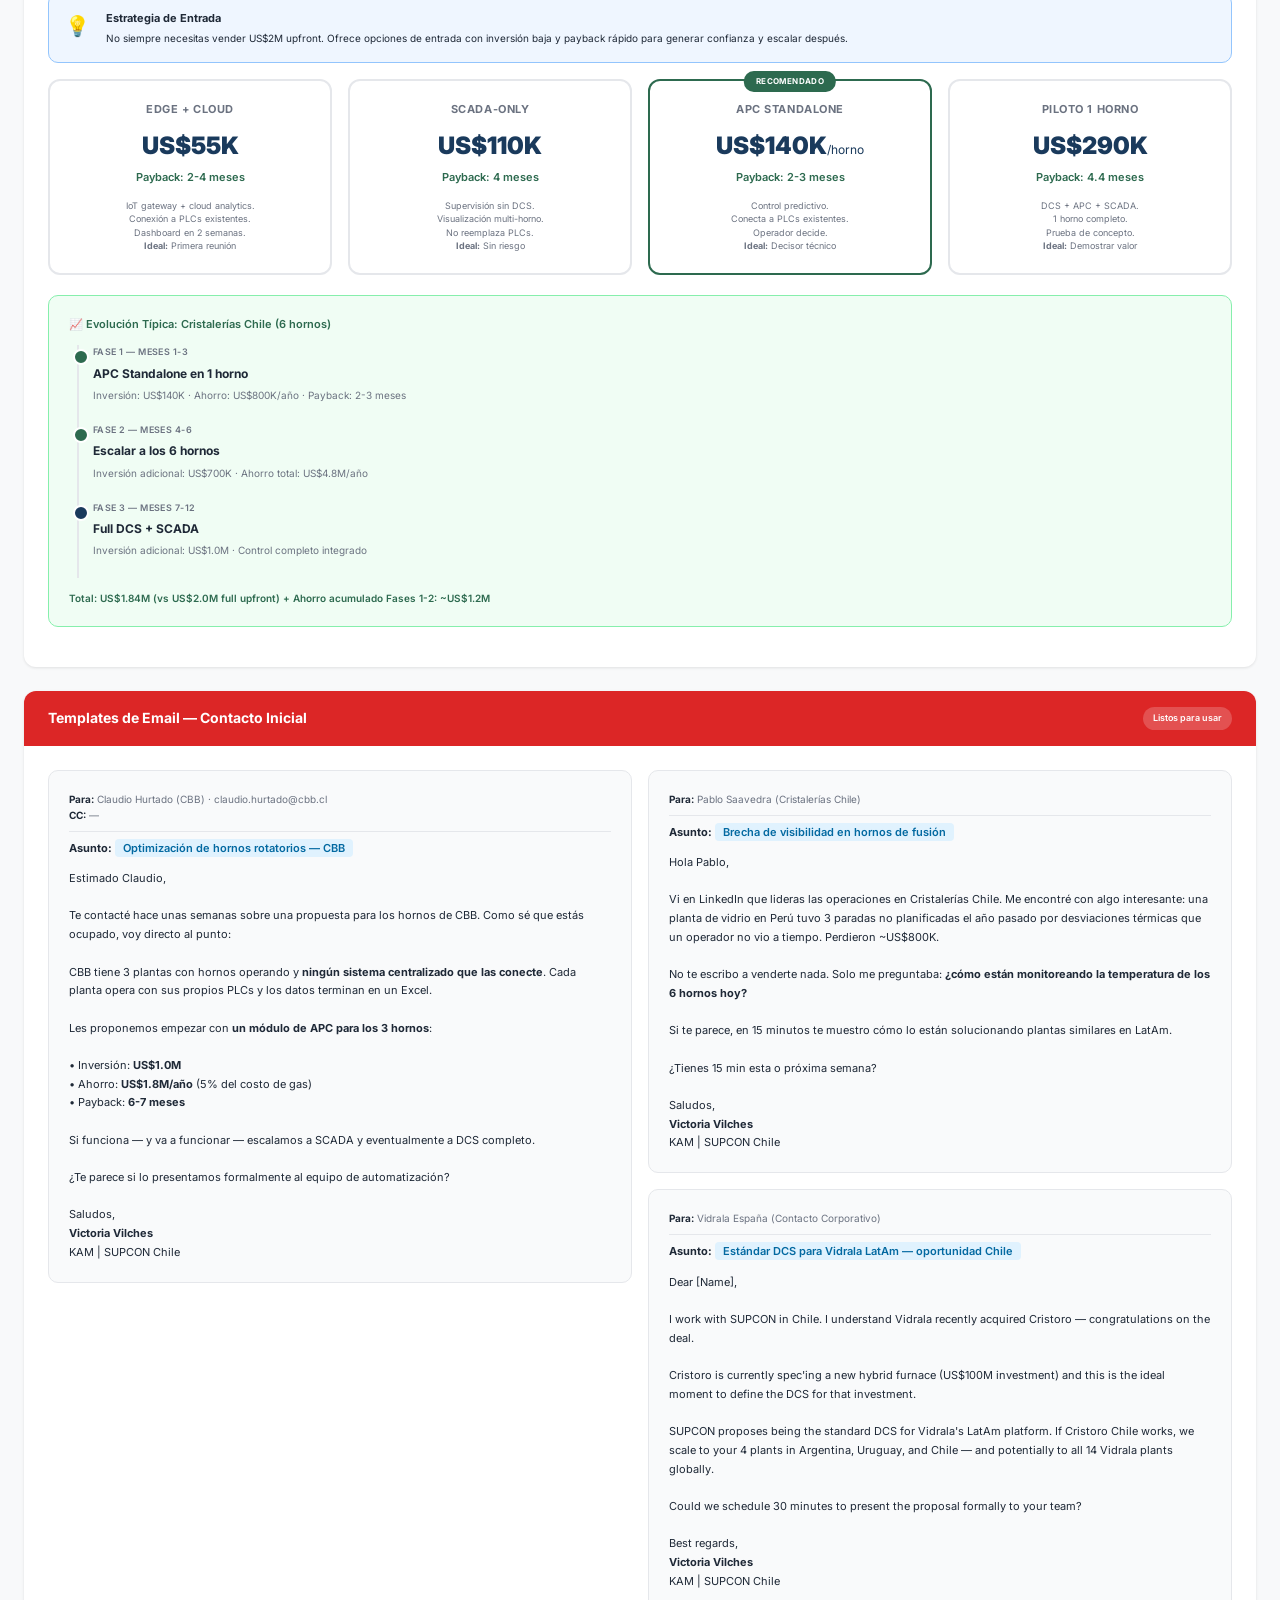
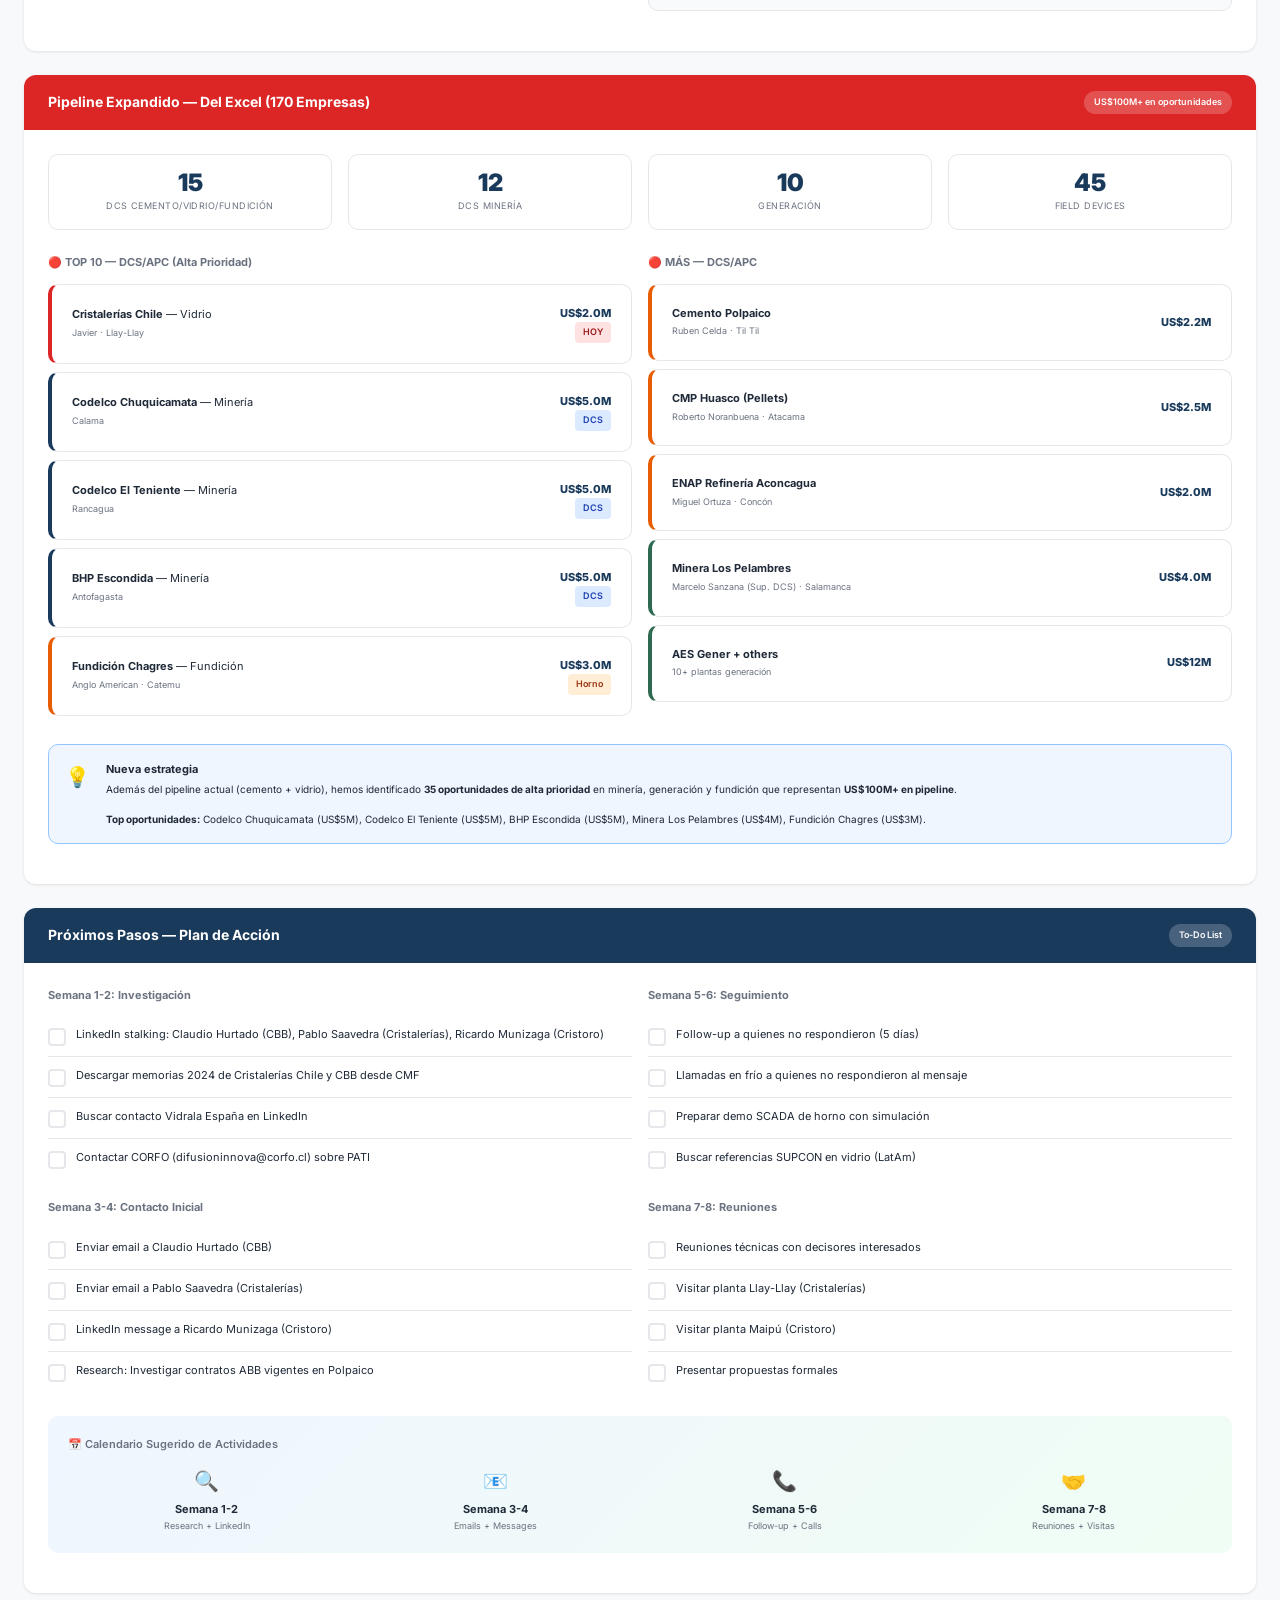
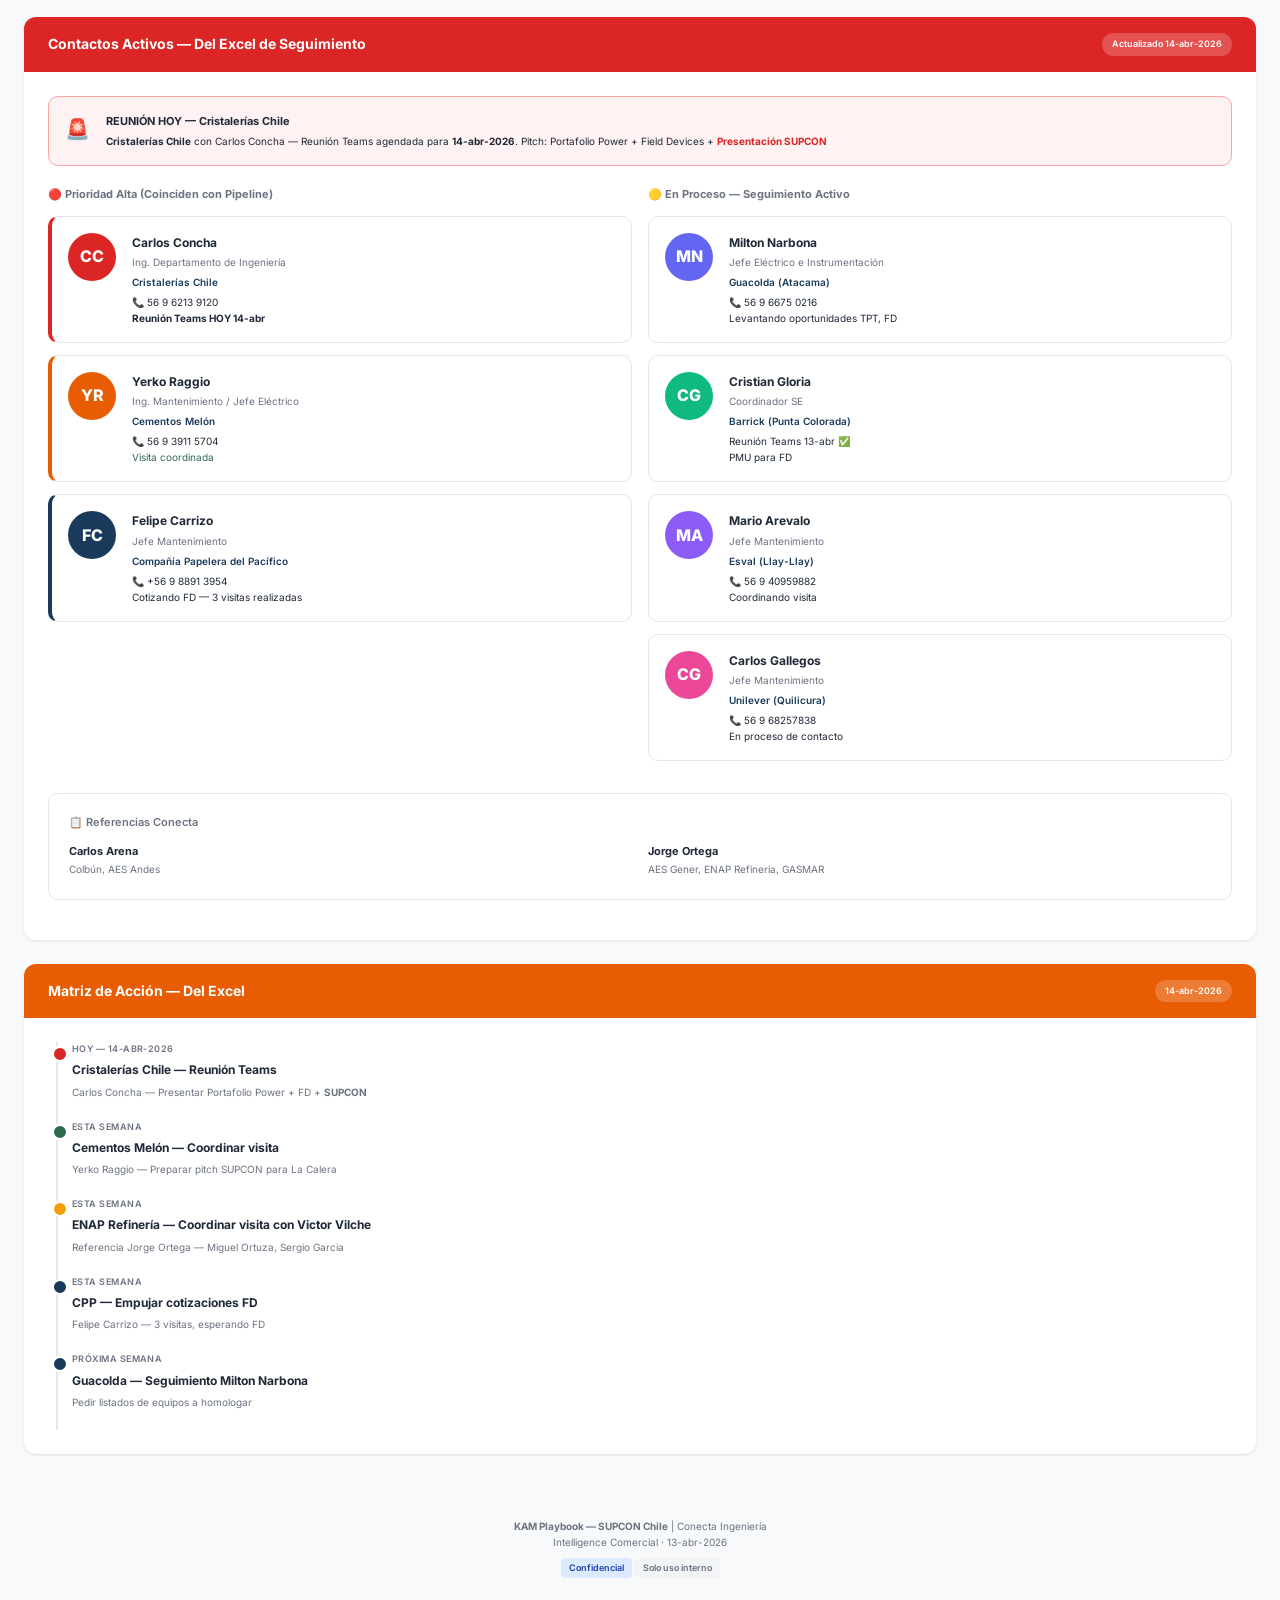
==== commit dfa1f639: "feat: Diseñar Demo Center SUPCON Chile con kit de equipos reales - Crear demo_center.md con estrateg" ====
--- a/kam_playbook.html
+++ b/kam_playbook.html
@@ -808,11 +808,12 @@
   <div class="nav-links">
     <a href="#overview" class="nav-link active">Resumen</a>
     <a href="#estrategia" class="nav-link">📈 Estrategia</a>
+    <a href="#demo" class="nav-link">🎮 Demo</a>
     <a href="#pipeline-full" class="nav-link">📊 170 Empresas</a>
+    <a href="#pipeline" class="nav-link">Pipeline</a>
     <a href="#contacts" class="nav-link">Contactos</a>
     <a href="#contacts-excel" class="nav-link">Excel</a>
     <a href="#pitches" class="nav-link">Pitches</a>
-    <a href="#options" class="nav-link">Opciones</a>
     <a href="#actions" class="nav-link">Acciones</a>
   </div>
 </nav>
@@ -846,6 +847,167 @@
     </div>
   </div>
 </div>
+
+<!-- SECTION DEMO -->
+<section id="demo" class="section">
+  <div class="section-header accent">
+    <h2>🎮 Demo Center — Kit SUPCON Chile</h2>
+    <span class="badge">Equipos reales para demos</span>
+  </div>
+  <div class="section-body">
+    
+    <div class="callout info" style="margin-bottom: 20px;">
+      <div class="callout-icon">💡</div>
+      <div class="callout-content">
+        <div class="callout-title">Ventaja competitiva</div>
+        <div class="callout-text">
+          No conocemos SUPCON en Chile. <strong>La demo es nuestra carta de presentación.</strong>
+          Mostrar equipos reales funcionando es más poderoso que cualquier pptto.
+        </div>
+      </div>
+    </div>
+
+    <div class="grid-3">
+      <div>
+        <div class="card" style="border-top: 4px solid var(--primary);">
+          <h3>🏭 Hardware DCS</h3>
+          <ul style="font-size: 9px; line-height: 1.6; padding-left: 14px;">
+            <li>2× Controladores <strong>FCU713-S01</strong></li>
+            <li>2× Racks I/O <strong>CN721-S11</strong></li>
+            <li>Módulos AI, AO, DI, DO</li>
+            <li>1× COM741 (Comunicación serial)</li>
+            <li>Bases MB735, MB712, MB727</li>
+            <li>2× Fuentes PW732 24V</li>
+          </ul>
+        </div>
+      </div>
+      <div>
+        <div class="card" style="border-top: 4px solid var(--success);">
+          <h3>📡 Instrumentación</h3>
+          <ul style="font-size: 9px; line-height: 1.6; padding-left: 14px;">
+            <li>Transmisor presión <strong>SKP</strong> (6000 psi)</li>
+            <li>Radar nivel <strong>SL901</strong></li>
+            <li>Temperatura <strong>WZPKB</strong></li>
+            <li>Flujómetro <strong>SFE9001</strong> (electromagnético)</li>
+            <li>Válvula control <strong>LN8100</strong></li>
+            <li>Válvula bola <strong>SN5100</strong></li>
+            <li>Sensor wireless <strong>WS300</strong></li>
+          </ul>
+        </div>
+      </div>
+      <div>
+        <div class="card" style="border-top: 4px solid var(--accent);">
+          <h3>💻 Software</h3>
+          <ul style="font-size: 9px; line-height: 1.6; padding-left: 14px;">
+            <li><strong>supOS</strong> — Plataforma industrial</li>
+            <li><strong>PRIDE</strong> — Dynamic Equipment Access</li>
+            <li>VFCES Foundation + Plus licenses</li>
+            <li>Windows 10 Enterprise LTSC</li>
+            <li>Servidor supOS (R760XS)</li>
+            <li>Servidor App T3680</li>
+            <li>HMI PRIDE (Lenovo P2)</li>
+          </ul>
+        </div>
+      </div>
+    </div>
+
+    <h4 style="margin: 20px 0 12px;">📺 Escenario: Horno de Vidrio</h4>
+    <div style="background: #f9fafb; border: 1px solid var(--border); border-radius: 10px; padding: 16px; margin-bottom: 16px;">
+      <div style="display: flex; gap: 16px; flex-wrap: wrap;">
+        <div style="flex: 1; min-width: 200px;">
+          <strong style="font-size: 10px;">FÍSICO (Equipos reales)</strong>
+          <p style="font-size: 9px; color: var(--text-light); margin-top: 4px;">
+            Sensor Temp WZPKB → AI711 → FCU713 → Válvula LN8100
+          </p>
+        </div>
+        <div style="flex: 1; min-width: 200px;">
+          <strong style="font-size: 10px;">DIGITAL (supOS)</strong>
+          <p style="font-size: 9px; color: var(--text-light); margin-top: 4px;">
+            FCU713 → Ethernet → Servidor supOS → Dashboard PRIDE
+          </p>
+        </div>
+        <div style="flex: 1; min-width: 200px;">
+          <strong style="font-size: 10px;">RESULTADO</strong>
+          <p style="font-size: 9px; color: var(--text-light); margin-top: 4px;">
+            "Temp: 1,520°C | Flujo gas: 12.3 MMBTU/h | Eficiencia: 87%"
+          </p>
+        </div>
+      </div>
+    </div>
+
+    <h4 style="margin: 20px 0 12px;">⏱️ Guion Demo (20 min)</h4>
+    <div class="timeline">
+      <div class="timeline-item">
+        <div class="timeline-date">0-2 min</div>
+        <div class="timeline-title">Introducción</div>
+        <div class="timeline-desc">"Hoy vamos a ver SUPCON funcionando en tiempo real — no pptos"</div>
+      </div>
+      <div class="timeline-item warning">
+        <div class="timeline-date">2-5 min</div>
+        <div class="timeline-title">El Problema</div>
+        <div class="timeline-desc">"Sin control: temp oscila ±30°C, cuesta US$50K/mes"</div>
+      </div>
+      <div class="timeline-item">
+        <div class="timeline-date">5-10 min</div>
+        <div class="timeline-title">La Solución</div>
+        <div class="timeline-desc">"Con SUPCON: datos reales del kit, control en tiempo real"</div>
+      </div>
+      <div class="timeline-item success">
+        <div class="timeline-date">10-15 min</div>
+        <div class="timeline-title">El ROI</div>
+        <div class="timeline-desc">"4-5% ahorro gas = US$1M/año. Payback 5 meses"</div>
+      </div>
+      <div class="timeline-item success">
+        <div class="timeline-date">15-20 min</div>
+        <div class="timeline-title">Call to Action</div>
+        <div class="timeline-desc">"¿Visitamos su planta? ¿Empezamos con un piloto?"</div>
+      </div>
+    </div>
+
+    <h4 style="margin: 20px 0 12px;">📱 Variantes de Demo</h4>
+    <div class="grid-4">
+      <div class="card" style="text-align: center;">
+        <div style="font-size: 24px; margin-bottom: 8px;">🏢</div>
+        <strong>Presencial</strong>
+        <p style="font-size: 9px; color: var(--text-light);">Oficina Conecta, 45 min</p>
+        <p style="font-size: 9px; color: var(--text-light);">Mejor para: Técnicos</p>
+      </div>
+      <div class="card" style="text-align: center;">
+        <div style="font-size: 24px; margin-bottom: 8px;">💻</div>
+        <strong>Remota Teams</strong>
+        <p style="font-size: 9px; color: var(--text-light);">20-30 min</p>
+        <p style="font-size: 9px; color: var(--text-light);">Mejor para: Gerentes</p>
+      </div>
+      <div class="card" style="text-align: center;">
+        <div style="font-size: 24px; margin-bottom: 8px;">🏭</div>
+        <strong>En planta</strong>
+        <p style="font-size: 9px; color: var(--text-light);">1-2 horas</p>
+        <p style="font-size: 9px; color: var(--text-light);">Mejor para: Técnicos + GG</p>
+      </div>
+      <div class="card" style="text-align: center;">
+        <div style="font-size: 24px; margin-bottom: 8px;">🎬</div>
+        <strong>Video</strong>
+        <p style="font-size: 9px; color: var(--text-light);">5-10 min</p>
+        <p style="font-size: 9px; color: var(--text-light);">Mejor para: Email intro</p>
+      </div>
+    </div>
+
+    <div class="callout success" style="margin-top: 20px;">
+      <div class="callout-icon">🎯</div>
+      <div class="callout-content">
+        <div class="callout-title">Próximo paso</div>
+        <div class="callout-text">
+          <strong>1.</strong> Configurar kit de demo en oficina<br>
+          <strong>2.</strong> Instalar supOS + PRIDE<br>
+          <strong>3.</strong> Conectar sensores al rack I/O<br>
+          <strong>4.</strong> Probar demo completa<br>
+          <strong>5.</strong> Grabar video para enviar por email
+        </div>
+      </div>
+    </div>
+
+  </div>
+</section>
 
 <!-- SECTION ESTRATEGIA -->
 <section id="estrategia" class="section">
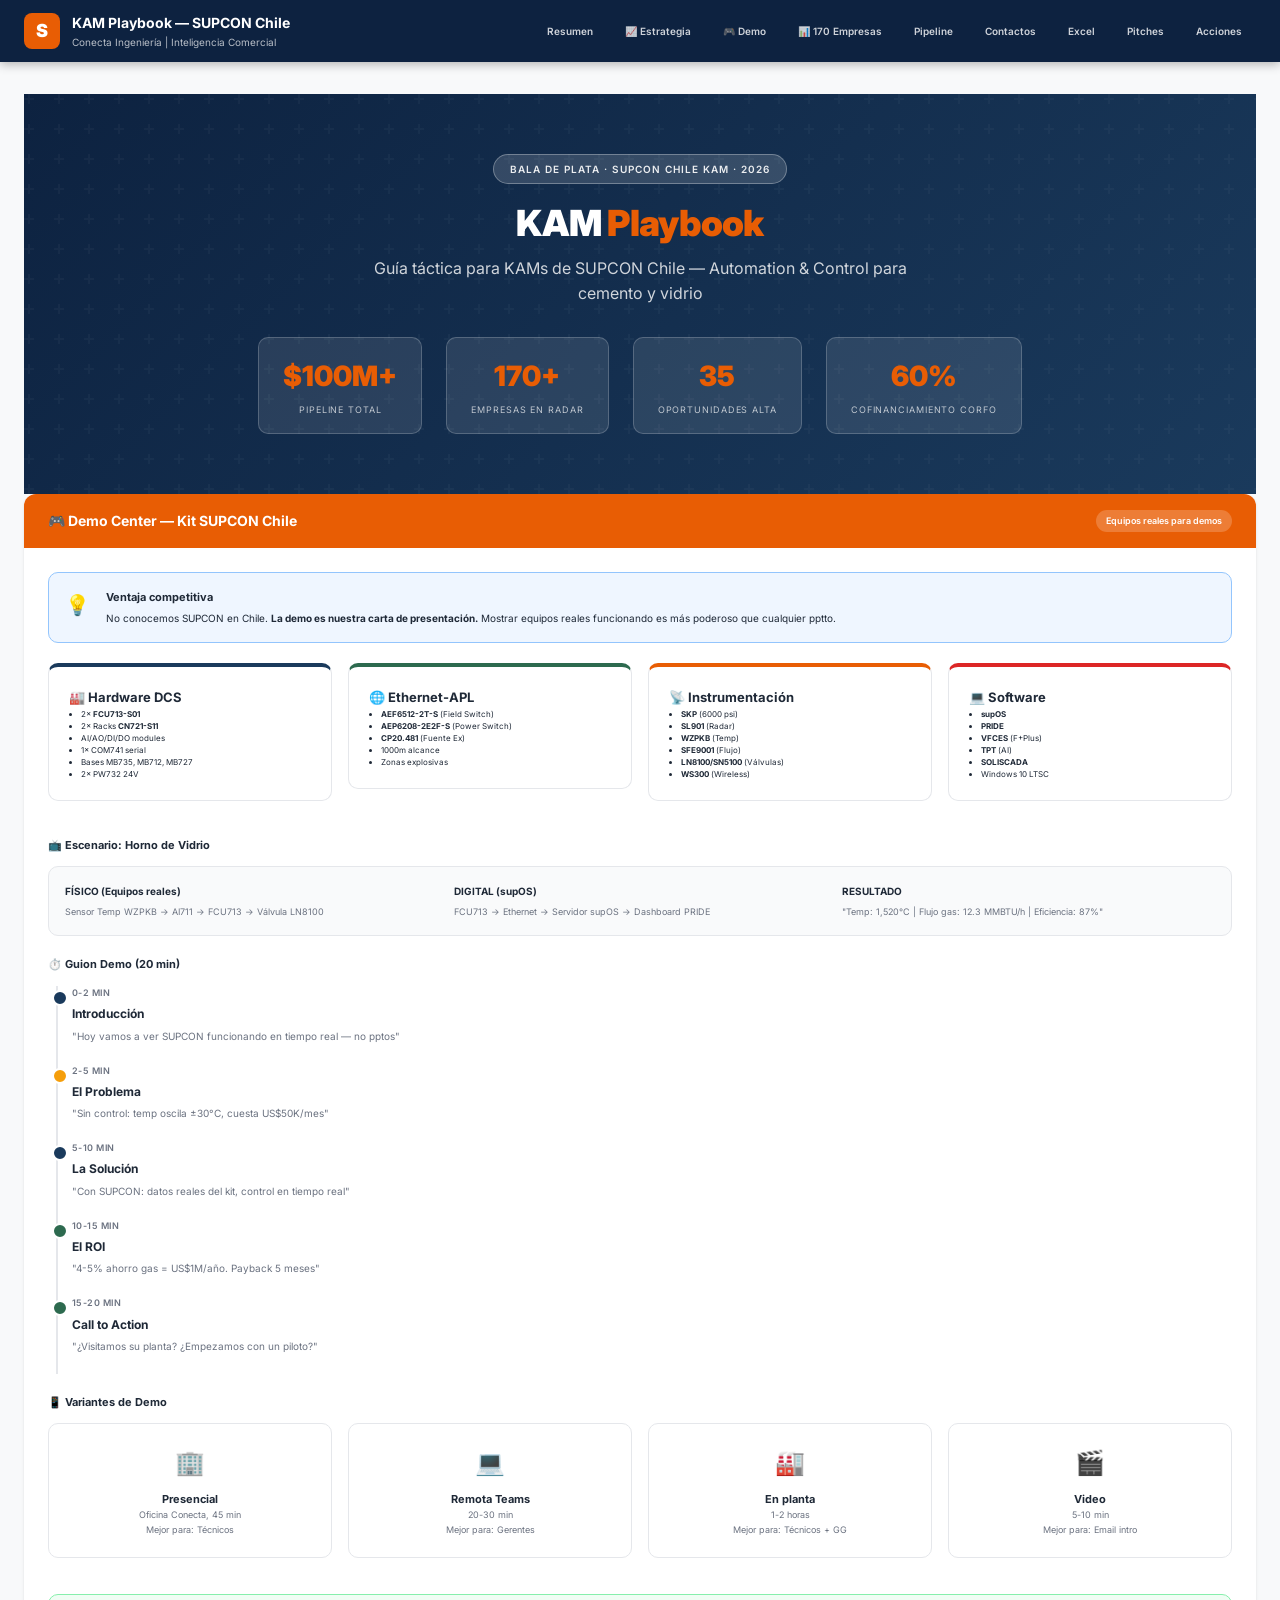
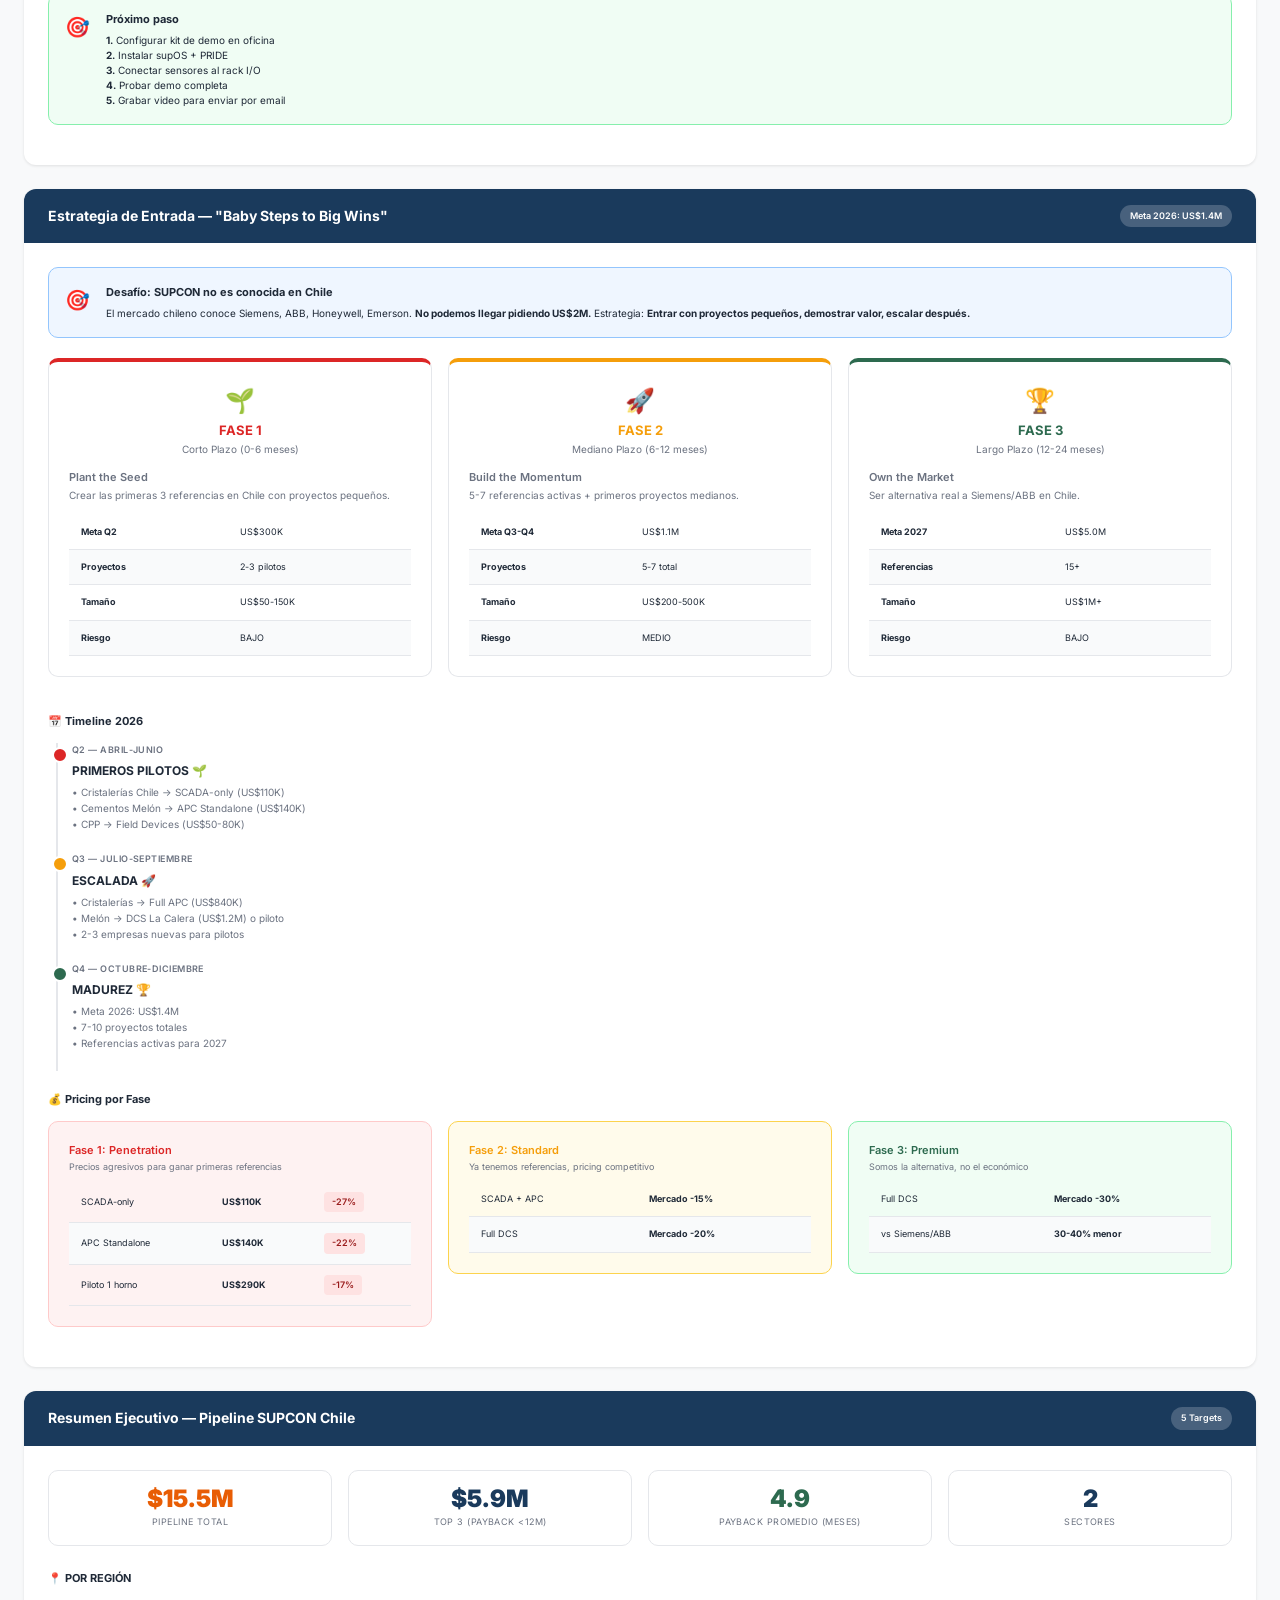
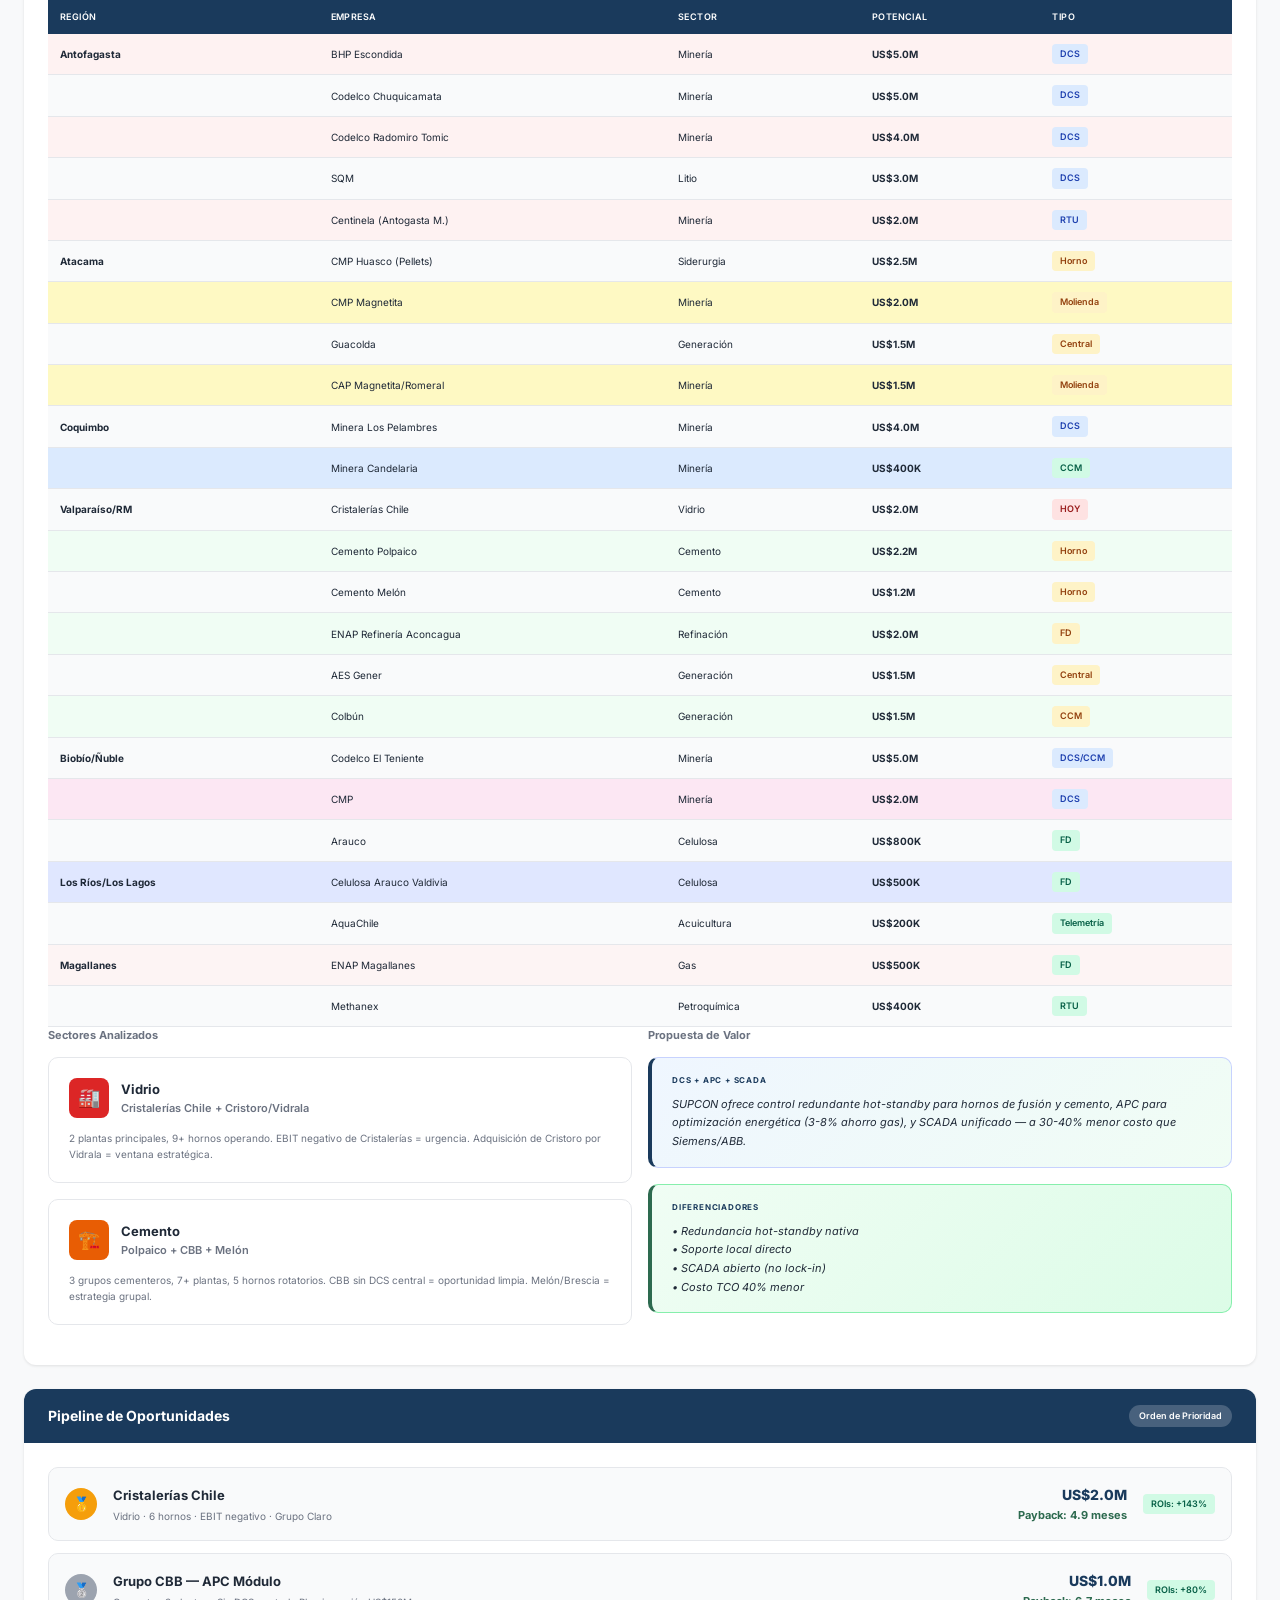
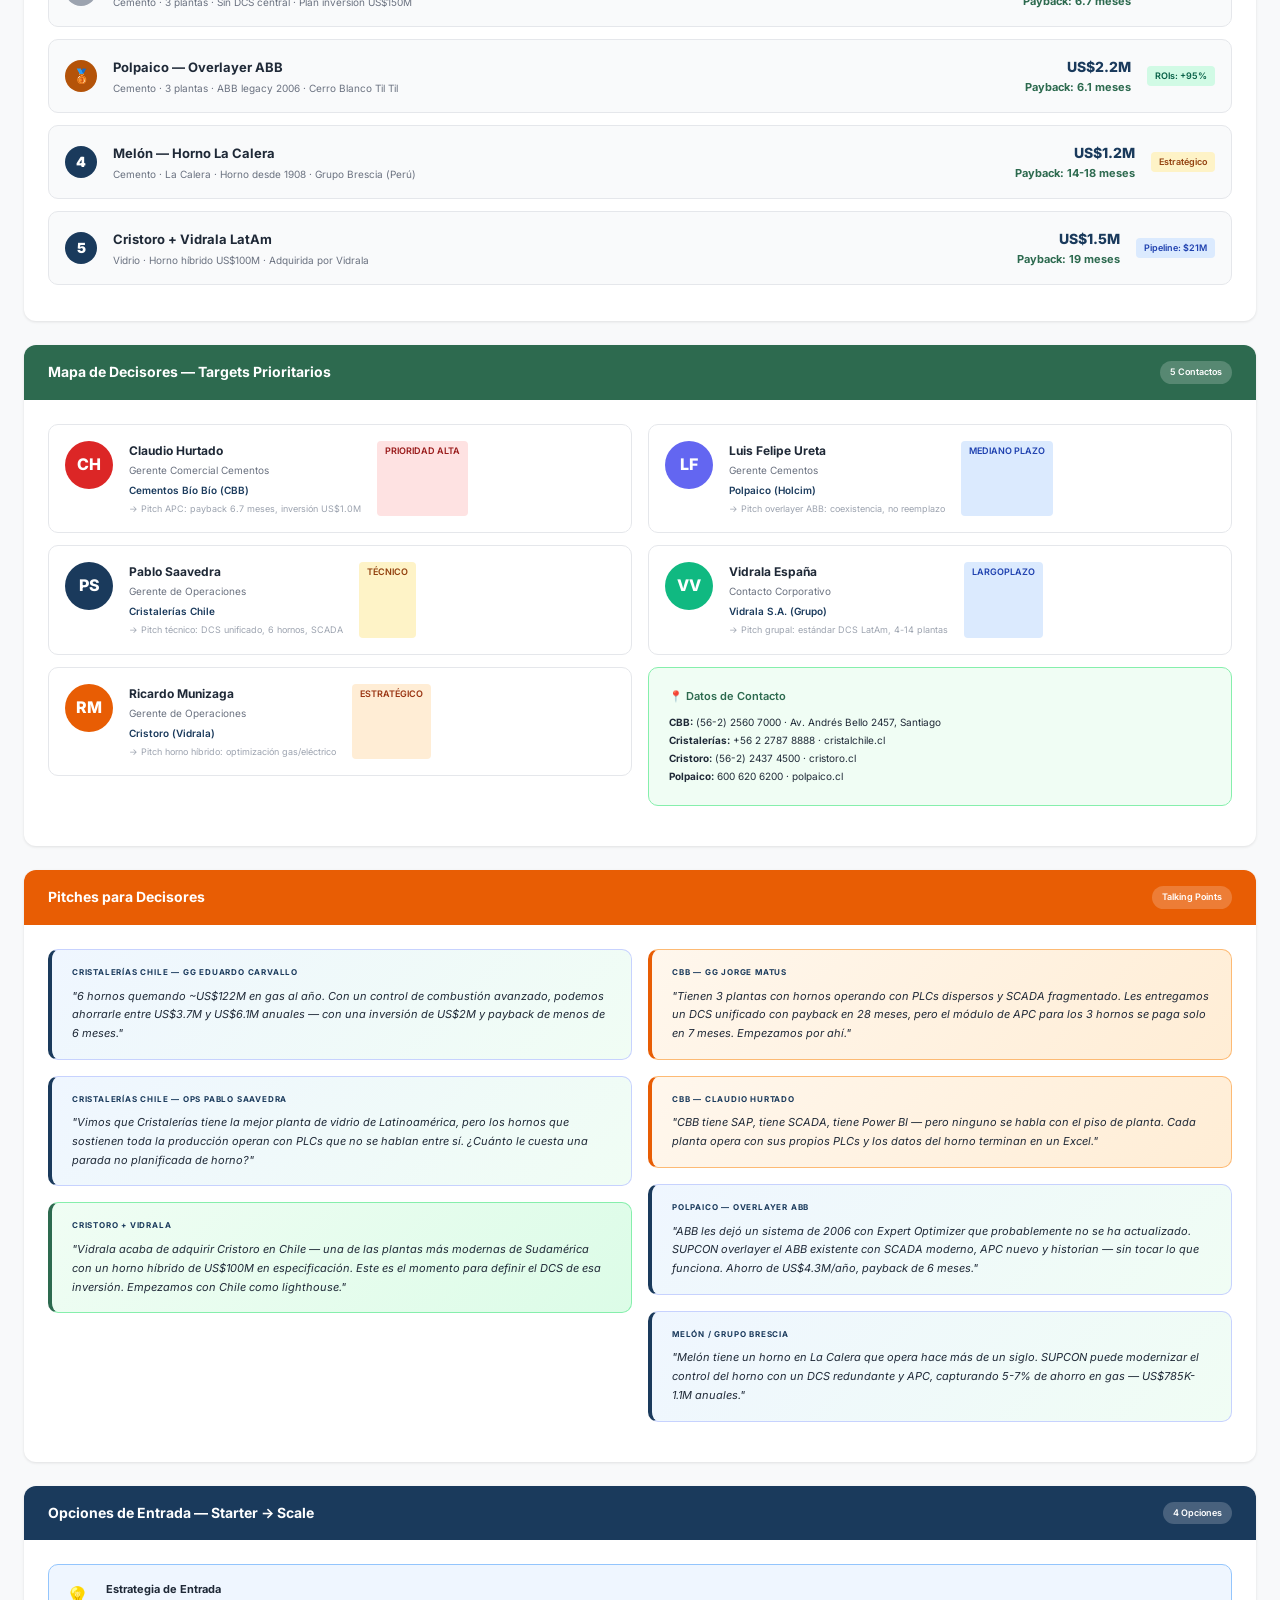
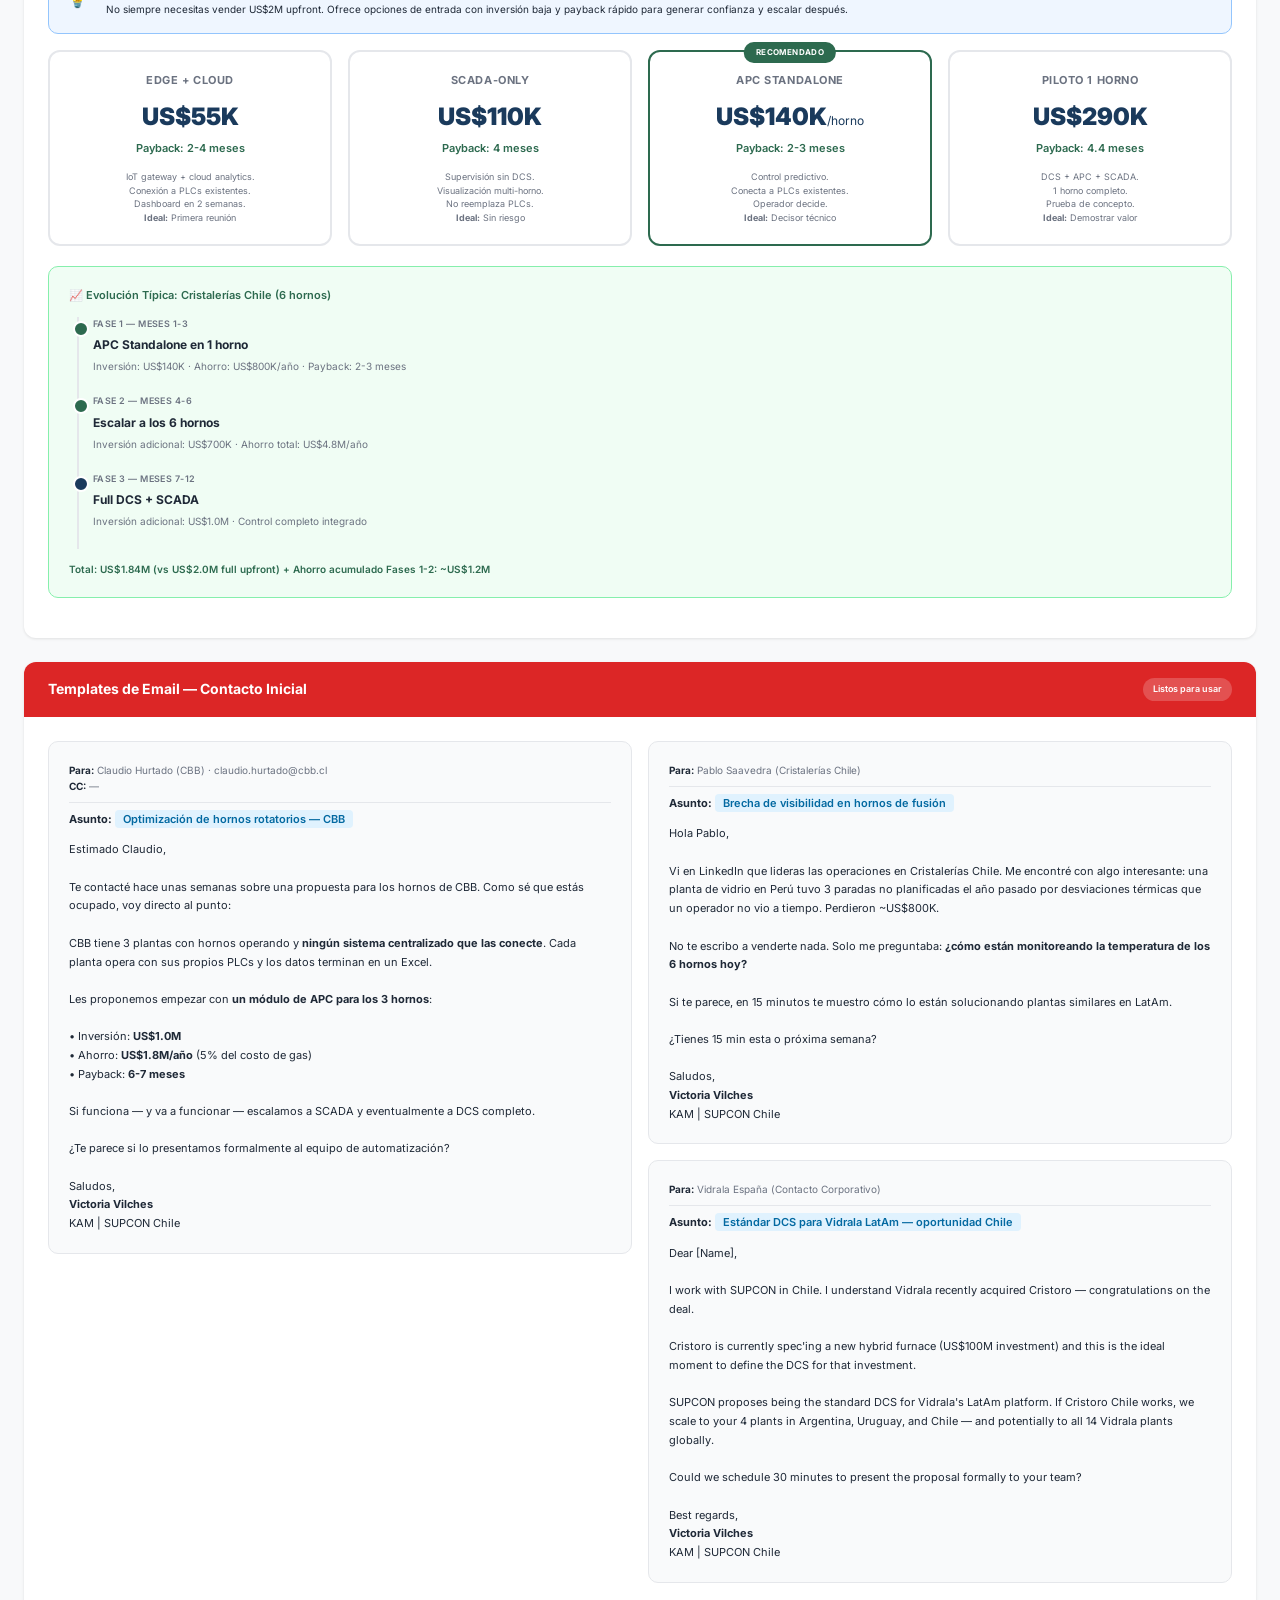
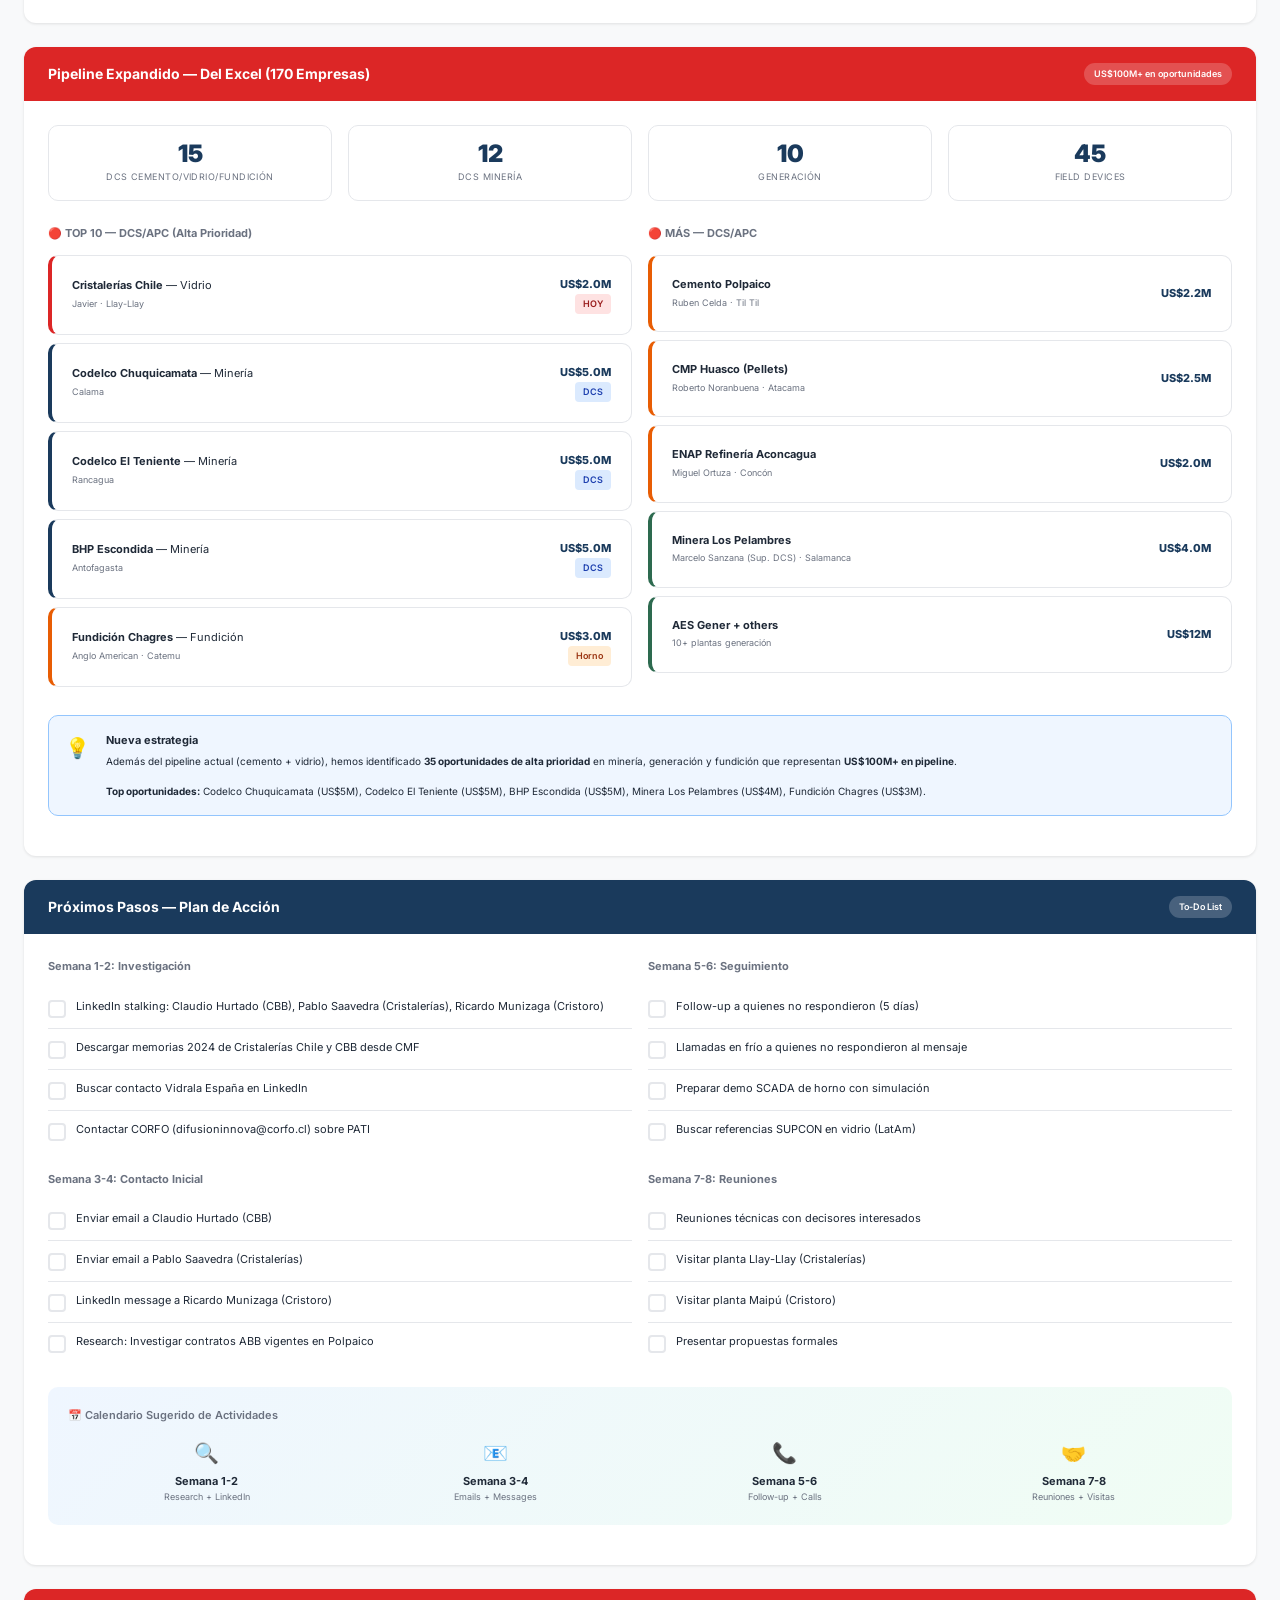
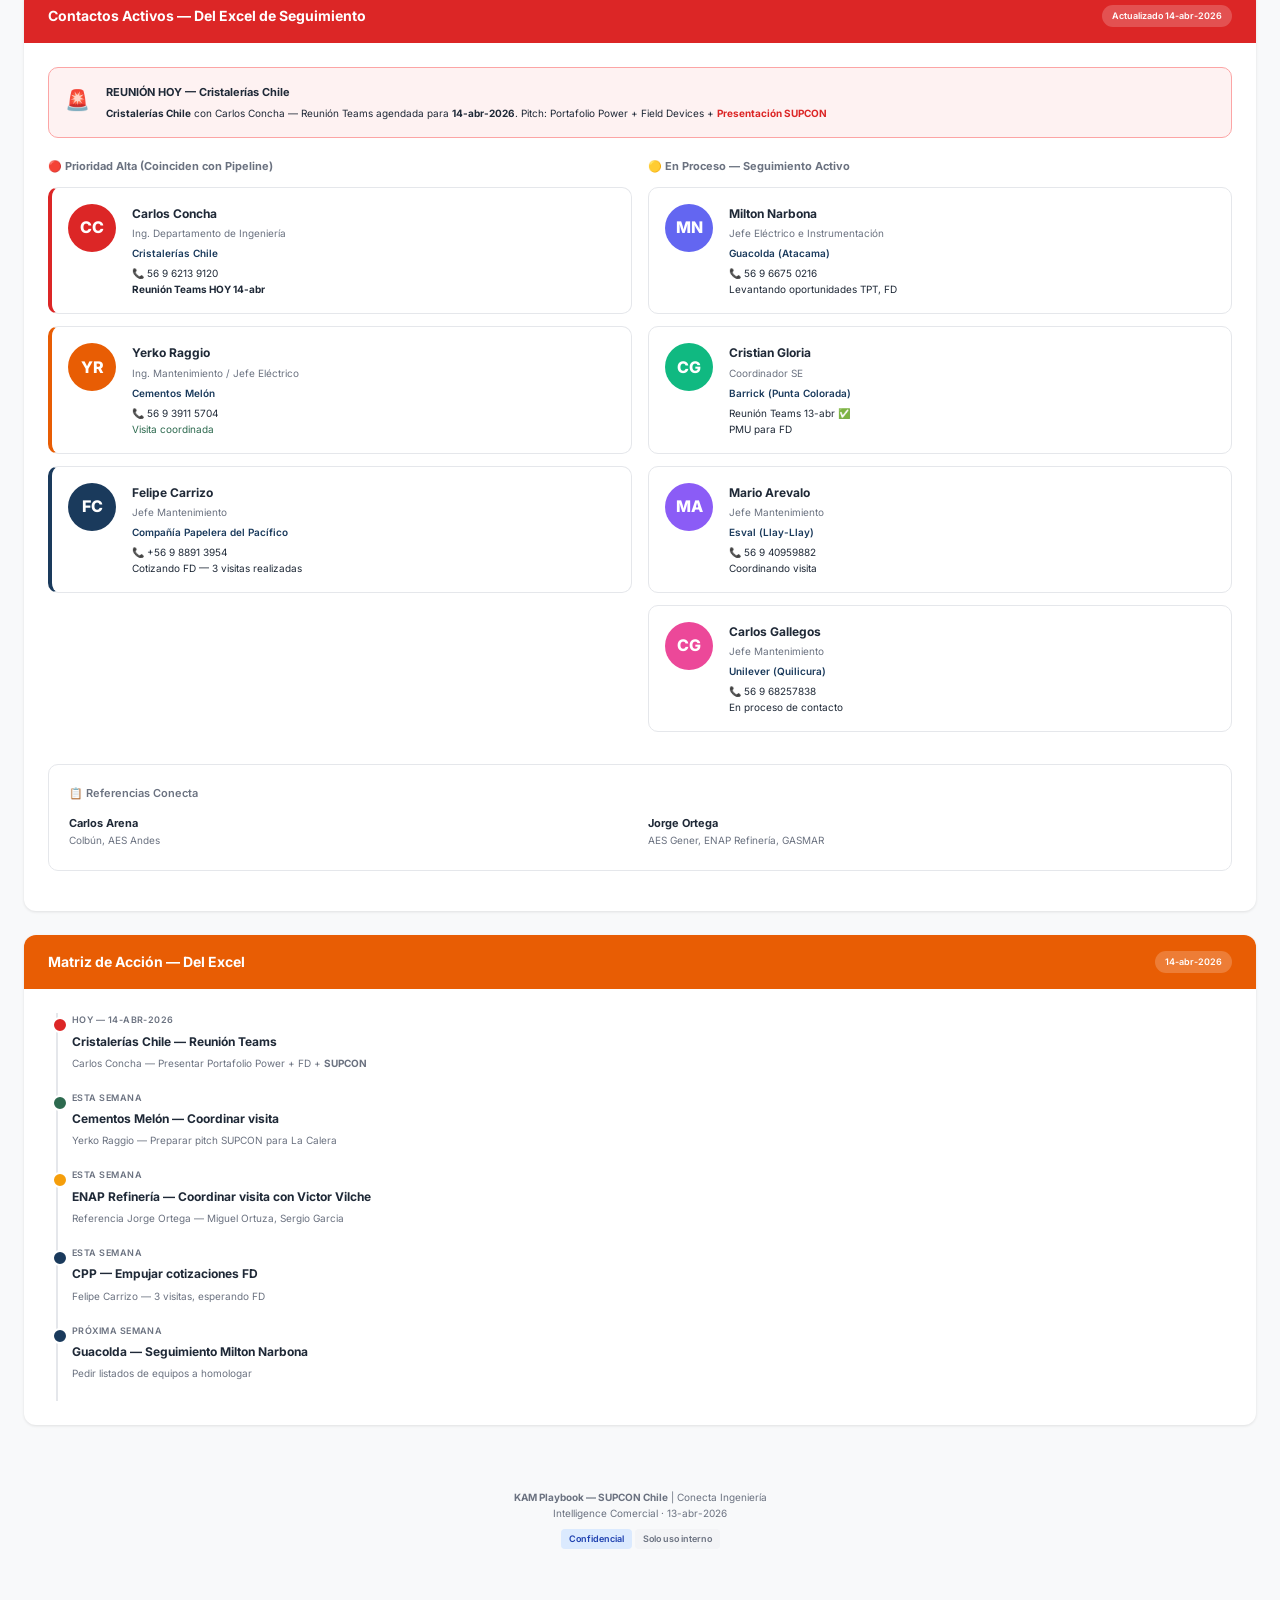
==== commit 65936a30: "feat: Guardar skill SUPCON Expert y actualizar kit de demo - Crear skill supcon-expert en agents/ski" ====
--- a/kam_playbook.html
+++ b/kam_playbook.html
@@ -867,45 +867,55 @@
       </div>
     </div>
 
-    <div class="grid-3">
+    <div class="grid-4">
       <div>
         <div class="card" style="border-top: 4px solid var(--primary);">
           <h3>🏭 Hardware DCS</h3>
-          <ul style="font-size: 9px; line-height: 1.6; padding-left: 14px;">
-            <li>2× Controladores <strong>FCU713-S01</strong></li>
-            <li>2× Racks I/O <strong>CN721-S11</strong></li>
-            <li>Módulos AI, AO, DI, DO</li>
-            <li>1× COM741 (Comunicación serial)</li>
+          <ul style="font-size: 8px; line-height: 1.5; padding-left: 12px;">
+            <li>2× <strong>FCU713-S01</strong></li>
+            <li>2× Racks <strong>CN721-S11</strong></li>
+            <li>AI/AO/DI/DO modules</li>
+            <li>1× COM741 serial</li>
             <li>Bases MB735, MB712, MB727</li>
-            <li>2× Fuentes PW732 24V</li>
+            <li>2× PW732 24V</li>
           </ul>
         </div>
       </div>
       <div>
         <div class="card" style="border-top: 4px solid var(--success);">
-          <h3>📡 Instrumentación</h3>
-          <ul style="font-size: 9px; line-height: 1.6; padding-left: 14px;">
-            <li>Transmisor presión <strong>SKP</strong> (6000 psi)</li>
-            <li>Radar nivel <strong>SL901</strong></li>
-            <li>Temperatura <strong>WZPKB</strong></li>
-            <li>Flujómetro <strong>SFE9001</strong> (electromagnético)</li>
-            <li>Válvula control <strong>LN8100</strong></li>
-            <li>Válvula bola <strong>SN5100</strong></li>
-            <li>Sensor wireless <strong>WS300</strong></li>
+          <h3>🌐 Ethernet-APL</h3>
+          <ul style="font-size: 8px; line-height: 1.5; padding-left: 12px;">
+            <li><strong>AEF6512-2T-S</strong> (Field Switch)</li>
+            <li><strong>AEP6208-2E2F-S</strong> (Power Switch)</li>
+            <li><strong>CP20.481</strong> (Fuente Ex)</li>
+            <li>1000m alcance</li>
+            <li>Zonas explosivas</li>
           </ul>
         </div>
       </div>
       <div>
         <div class="card" style="border-top: 4px solid var(--accent);">
+          <h3>📡 Instrumentación</h3>
+          <ul style="font-size: 8px; line-height: 1.5; padding-left: 12px;">
+            <li><strong>SKP</strong> (6000 psi)</li>
+            <li><strong>SL901</strong> (Radar)</li>
+            <li><strong>WZPKB</strong> (Temp)</li>
+            <li><strong>SFE9001</strong> (Flujo)</li>
+            <li><strong>LN8100/SN5100</strong> (Válvulas)</li>
+            <li><strong>WS300</strong> (Wireless)</li>
+          </ul>
+        </div>
+      </div>
+      <div>
+        <div class="card" style="border-top: 4px solid var(--danger);">
           <h3>💻 Software</h3>
-          <ul style="font-size: 9px; line-height: 1.6; padding-left: 14px;">
-            <li><strong>supOS</strong> — Plataforma industrial</li>
-            <li><strong>PRIDE</strong> — Dynamic Equipment Access</li>
-            <li>VFCES Foundation + Plus licenses</li>
-            <li>Windows 10 Enterprise LTSC</li>
-            <li>Servidor supOS (R760XS)</li>
-            <li>Servidor App T3680</li>
-            <li>HMI PRIDE (Lenovo P2)</li>
+          <ul style="font-size: 8px; line-height: 1.5; padding-left: 12px;">
+            <li><strong>supOS</strong></li>
+            <li><strong>PRIDE</strong></li>
+            <li><strong>VFCES</strong> (F+Plus)</li>
+            <li><strong>TPT</strong> (AI)</li>
+            <li><strong>SOLISCADA</strong></li>
+            <li>Windows 10 LTSC</li>
           </ul>
         </div>
       </div>
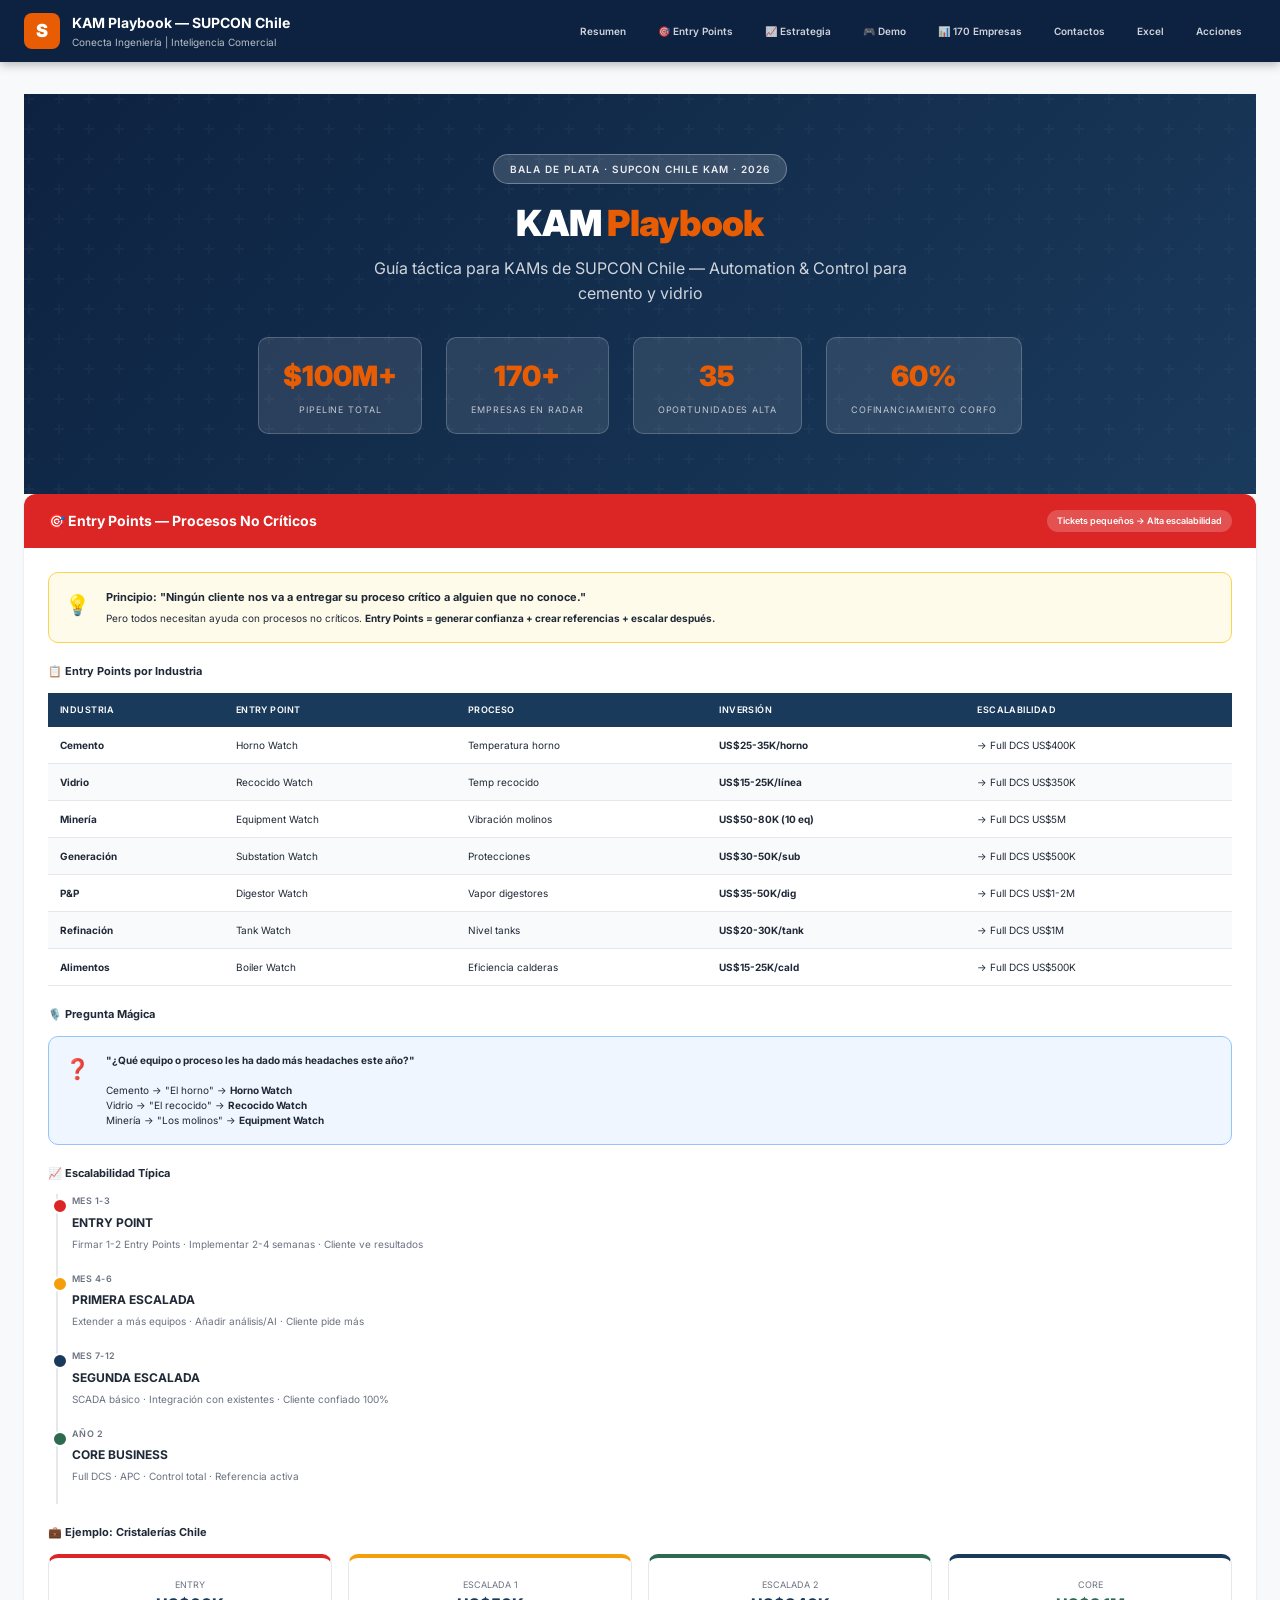
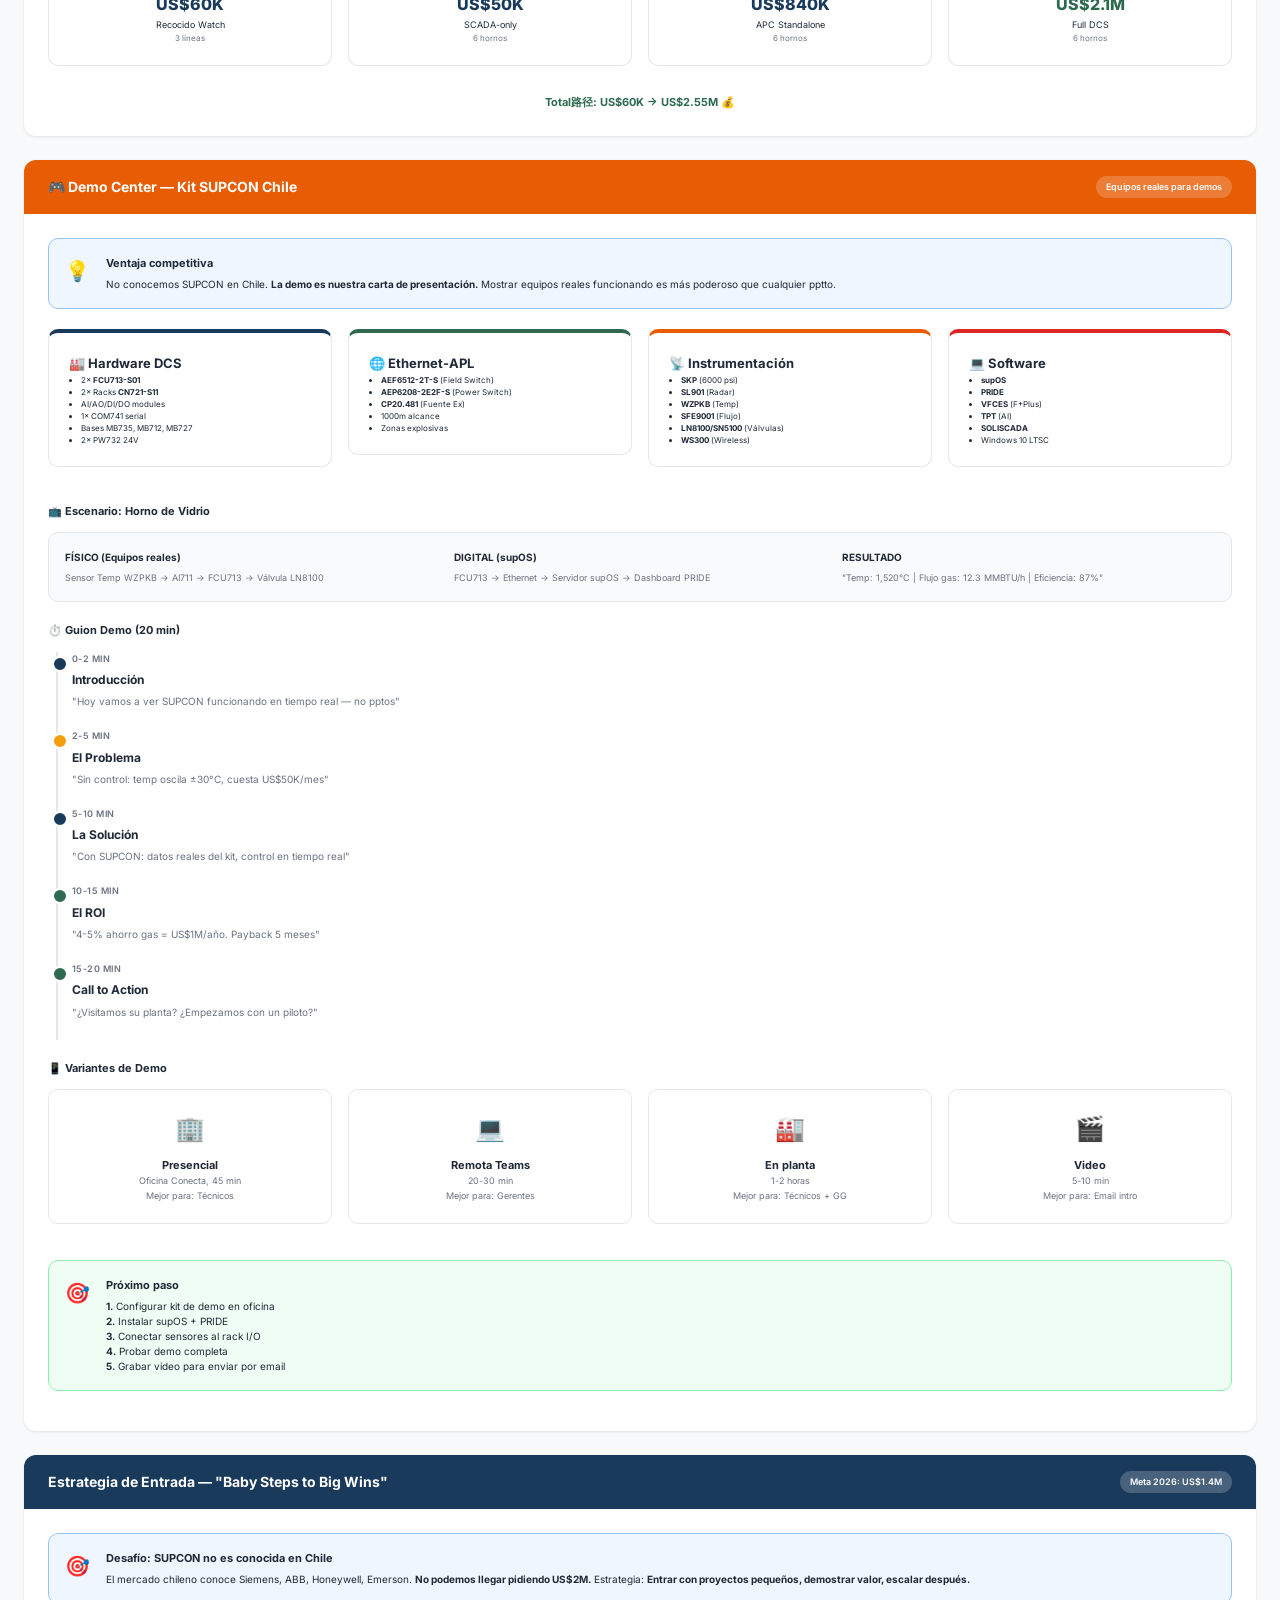
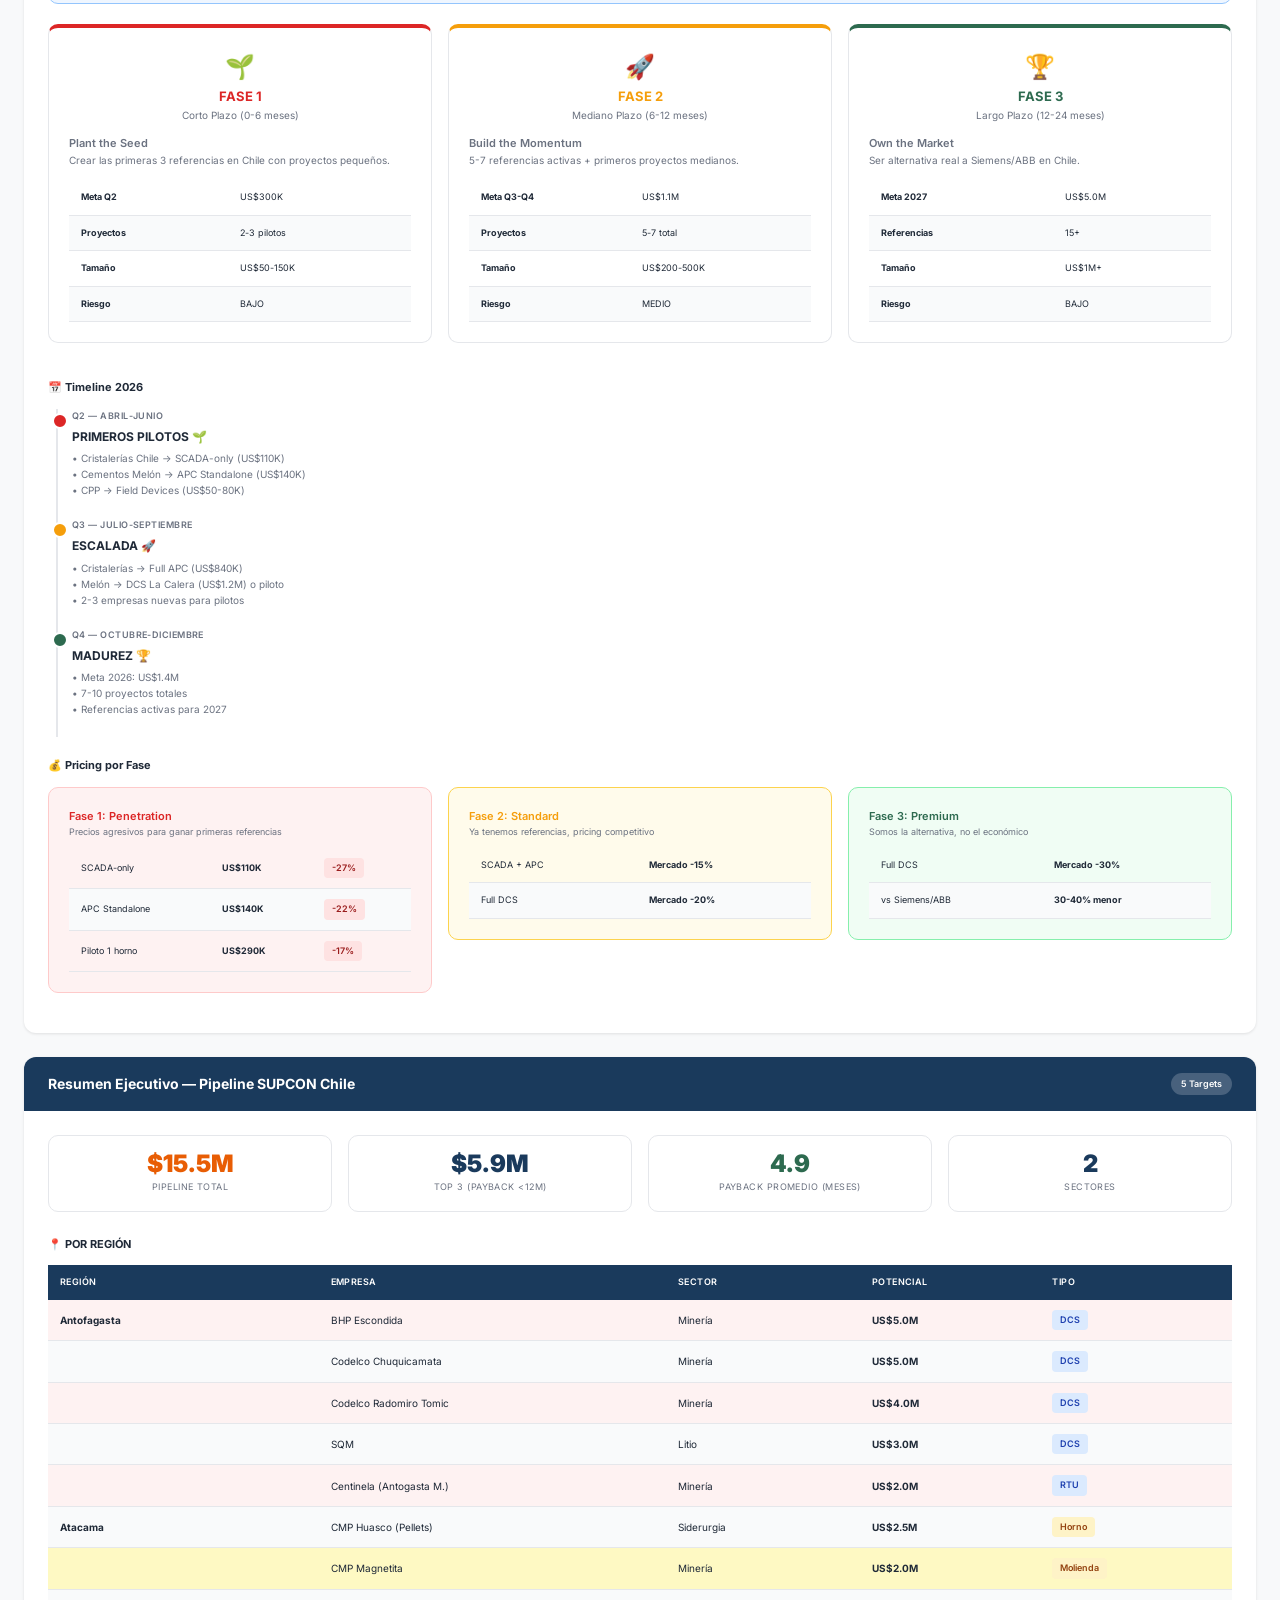
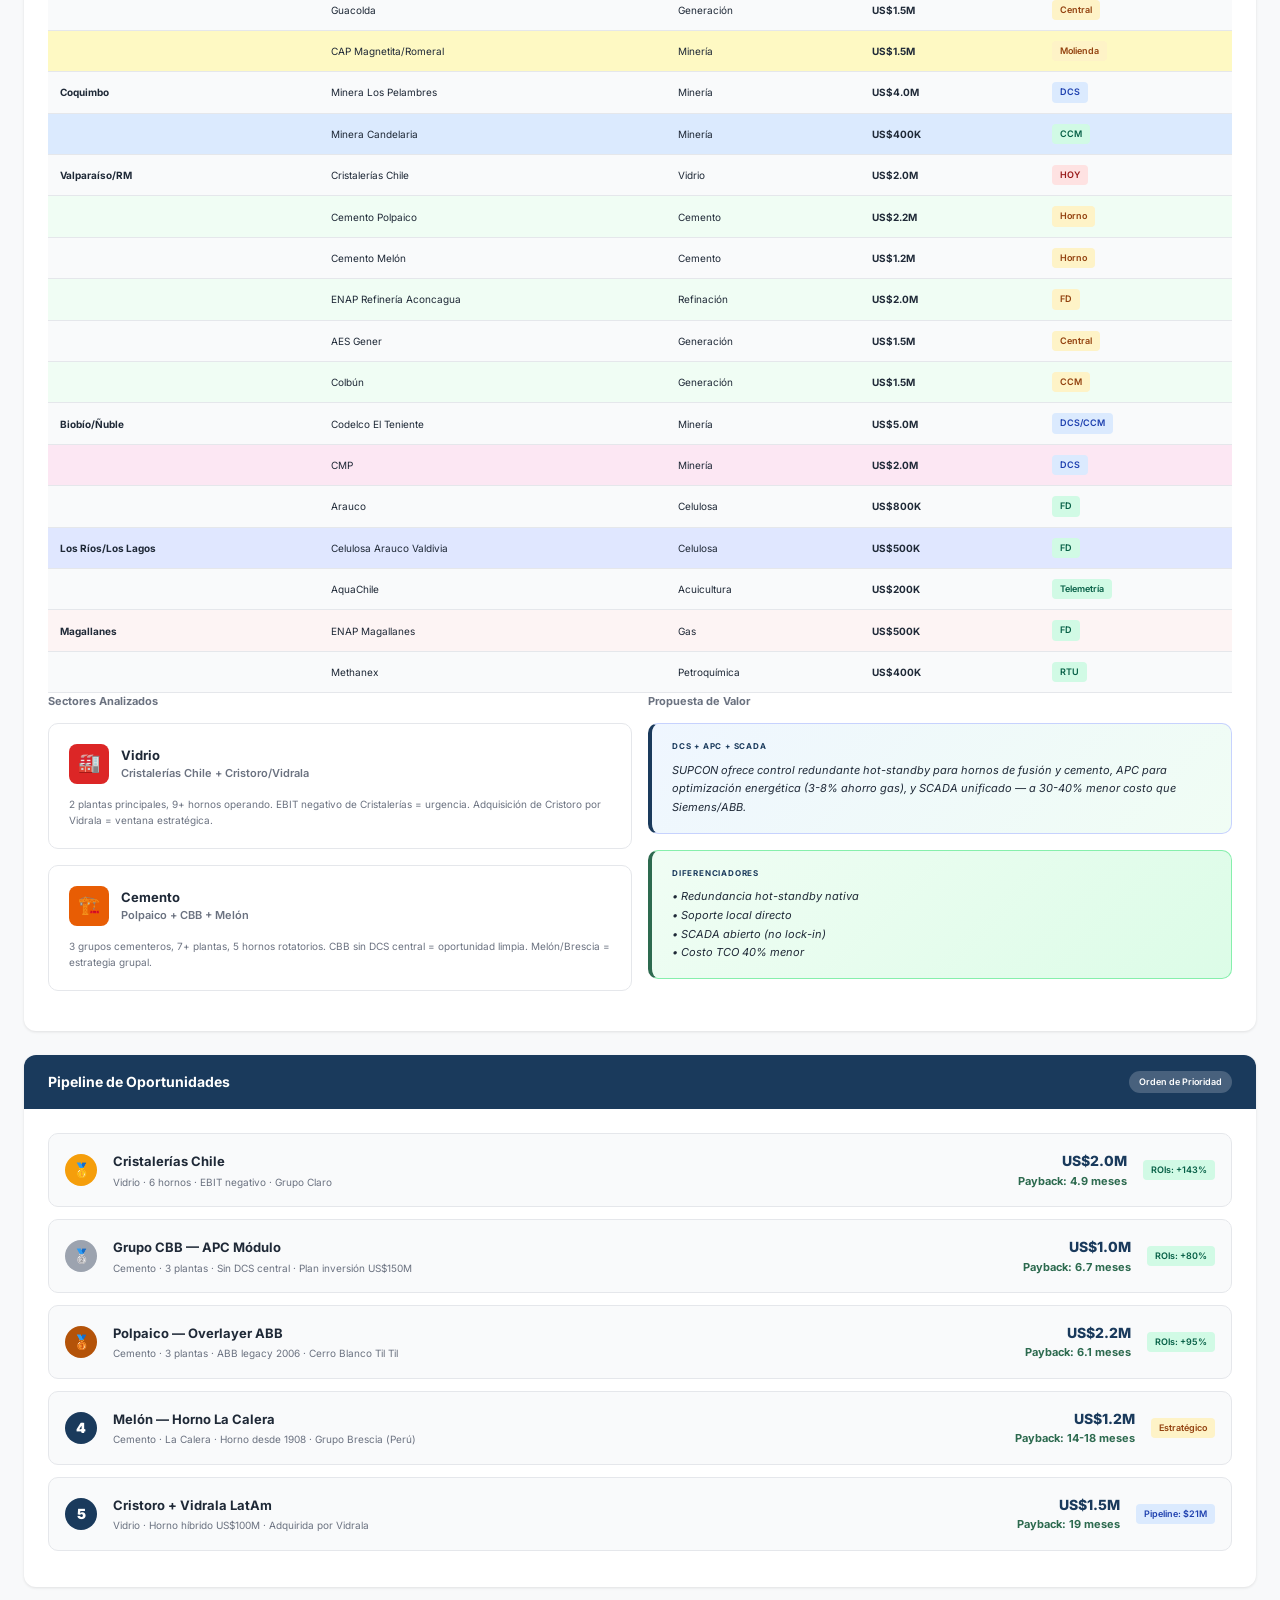
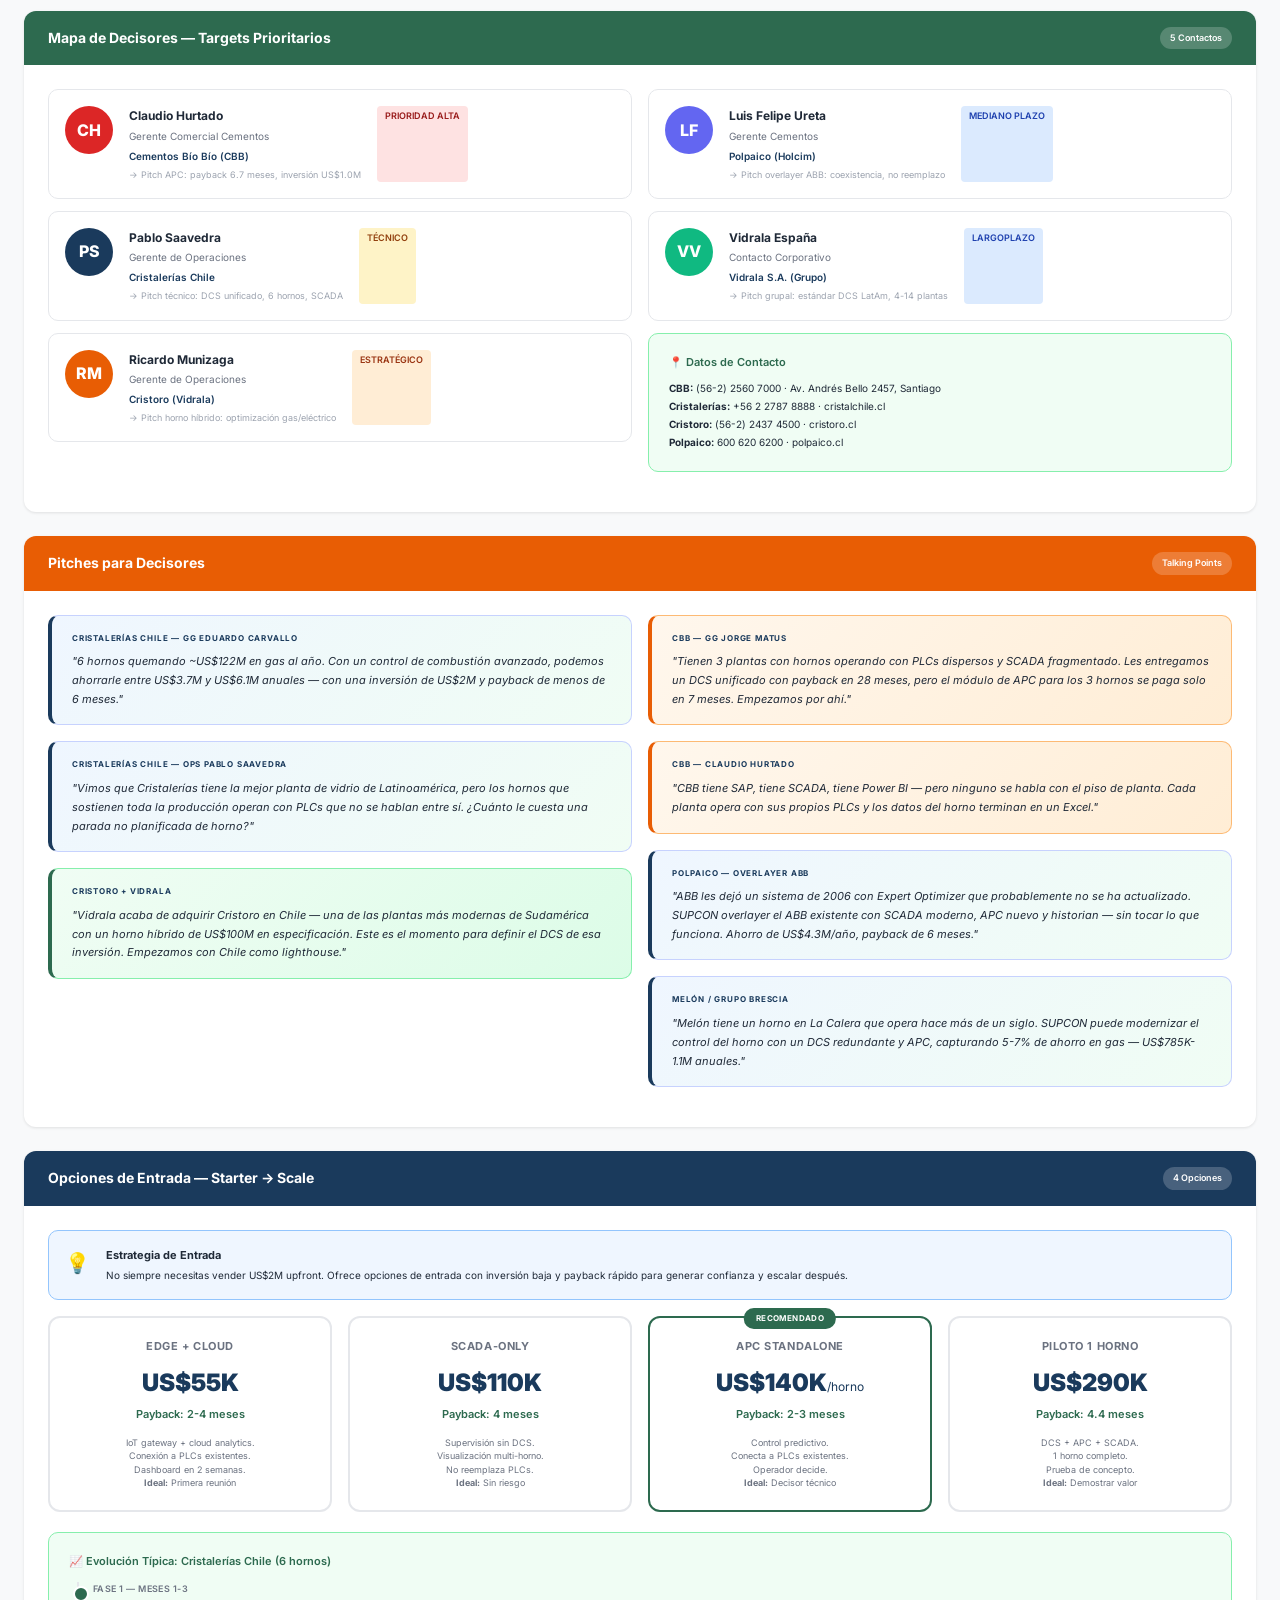
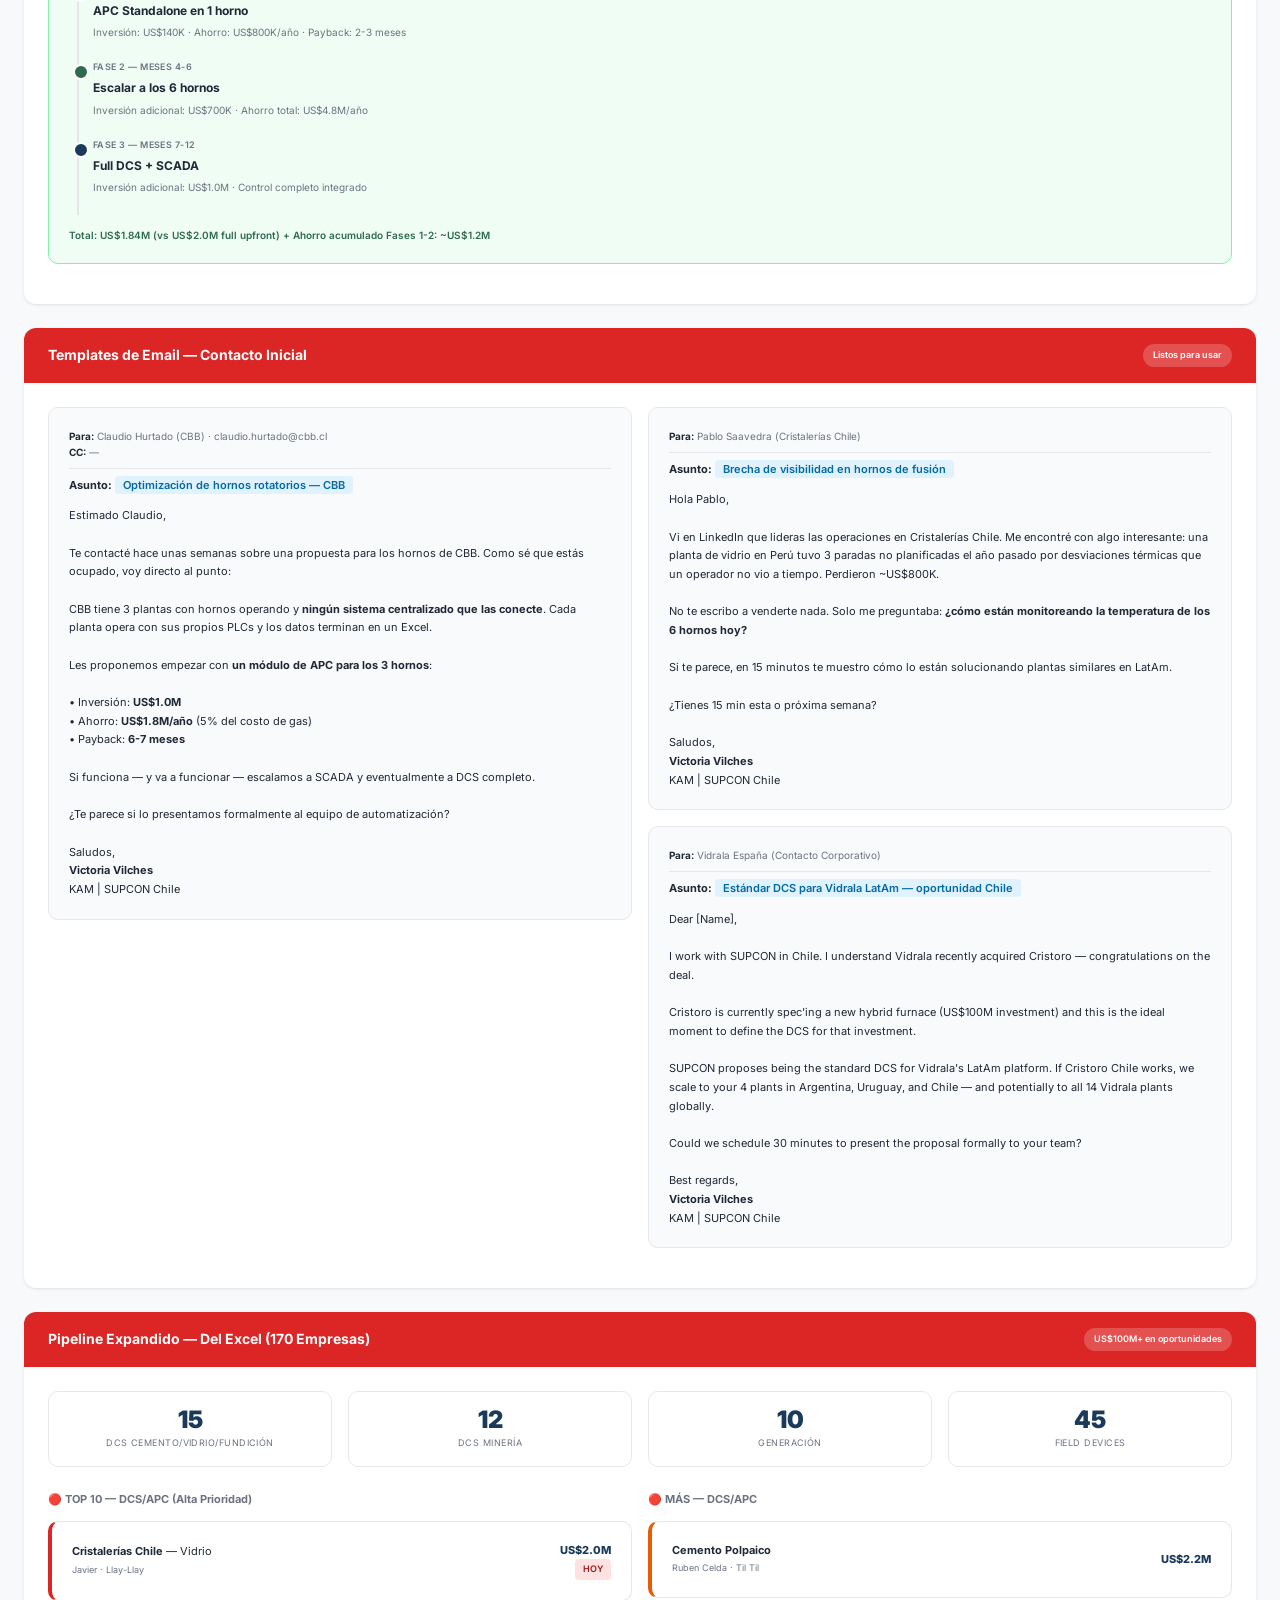
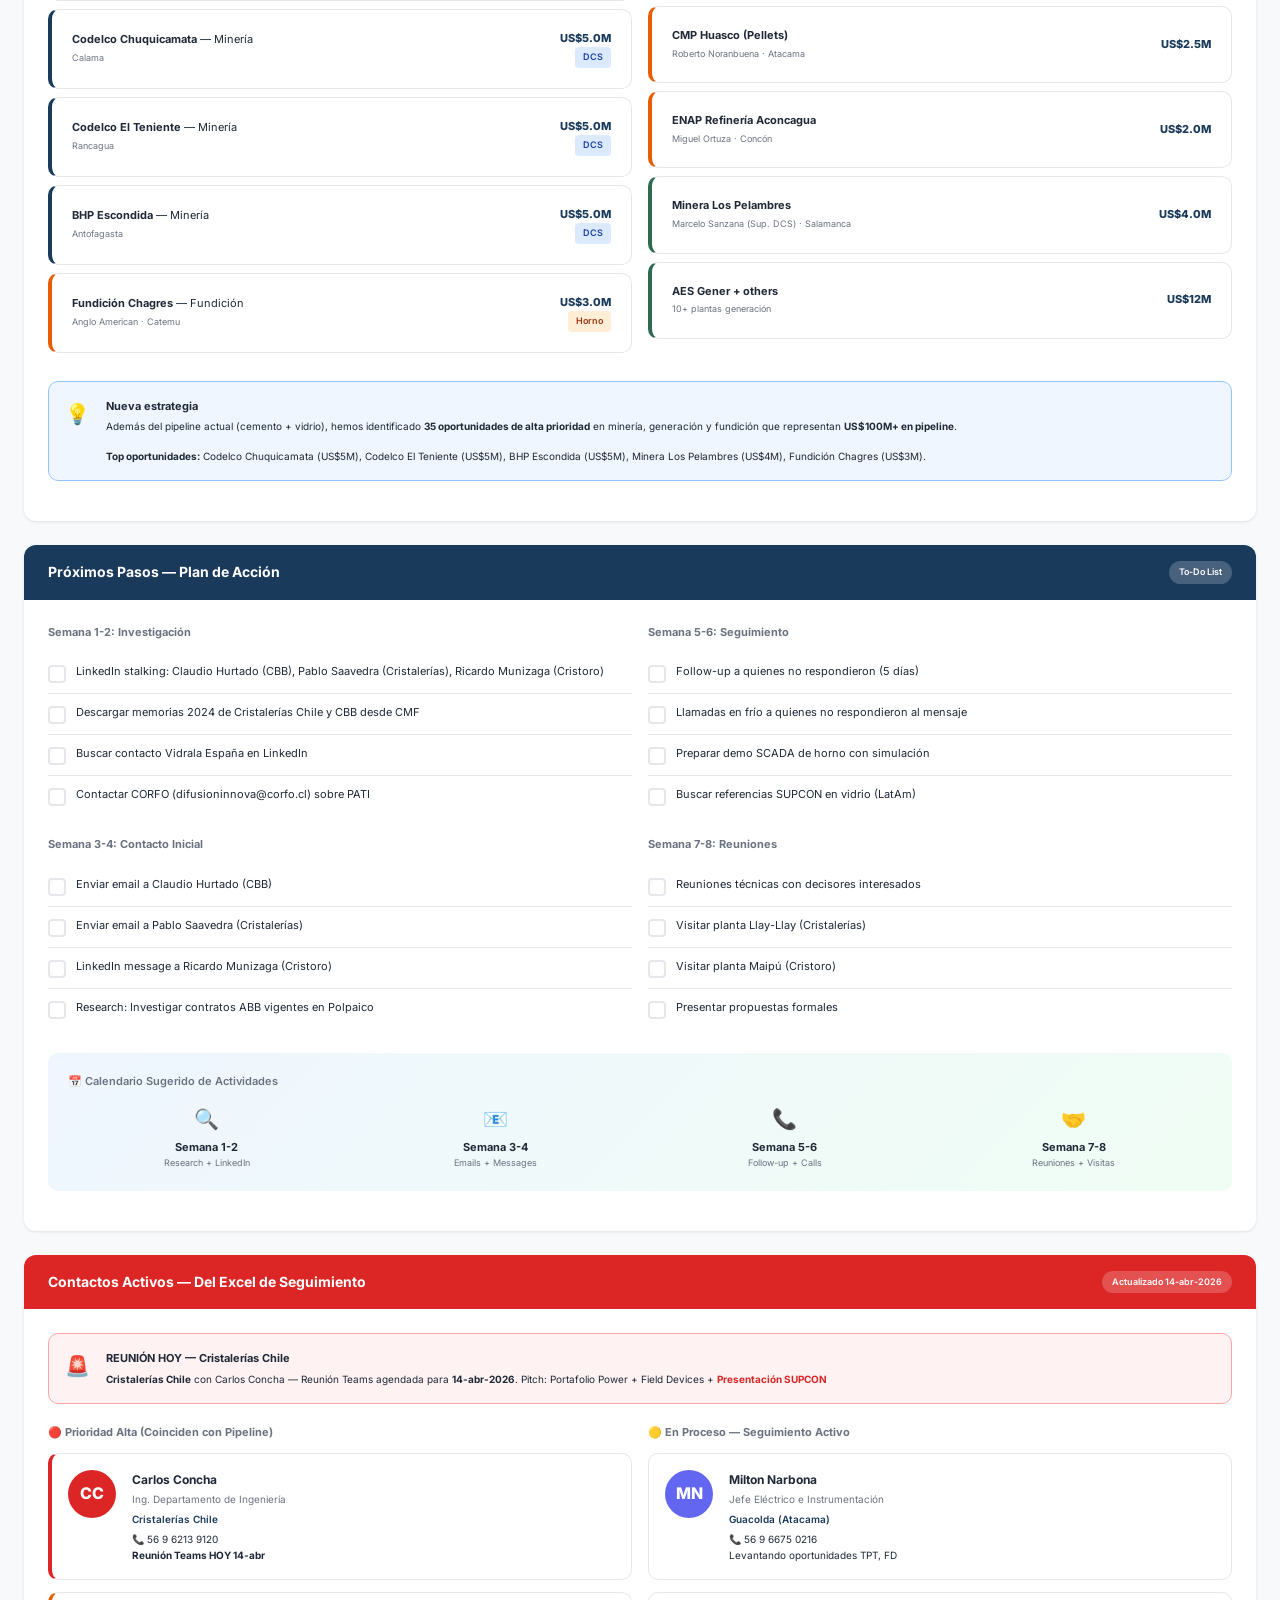
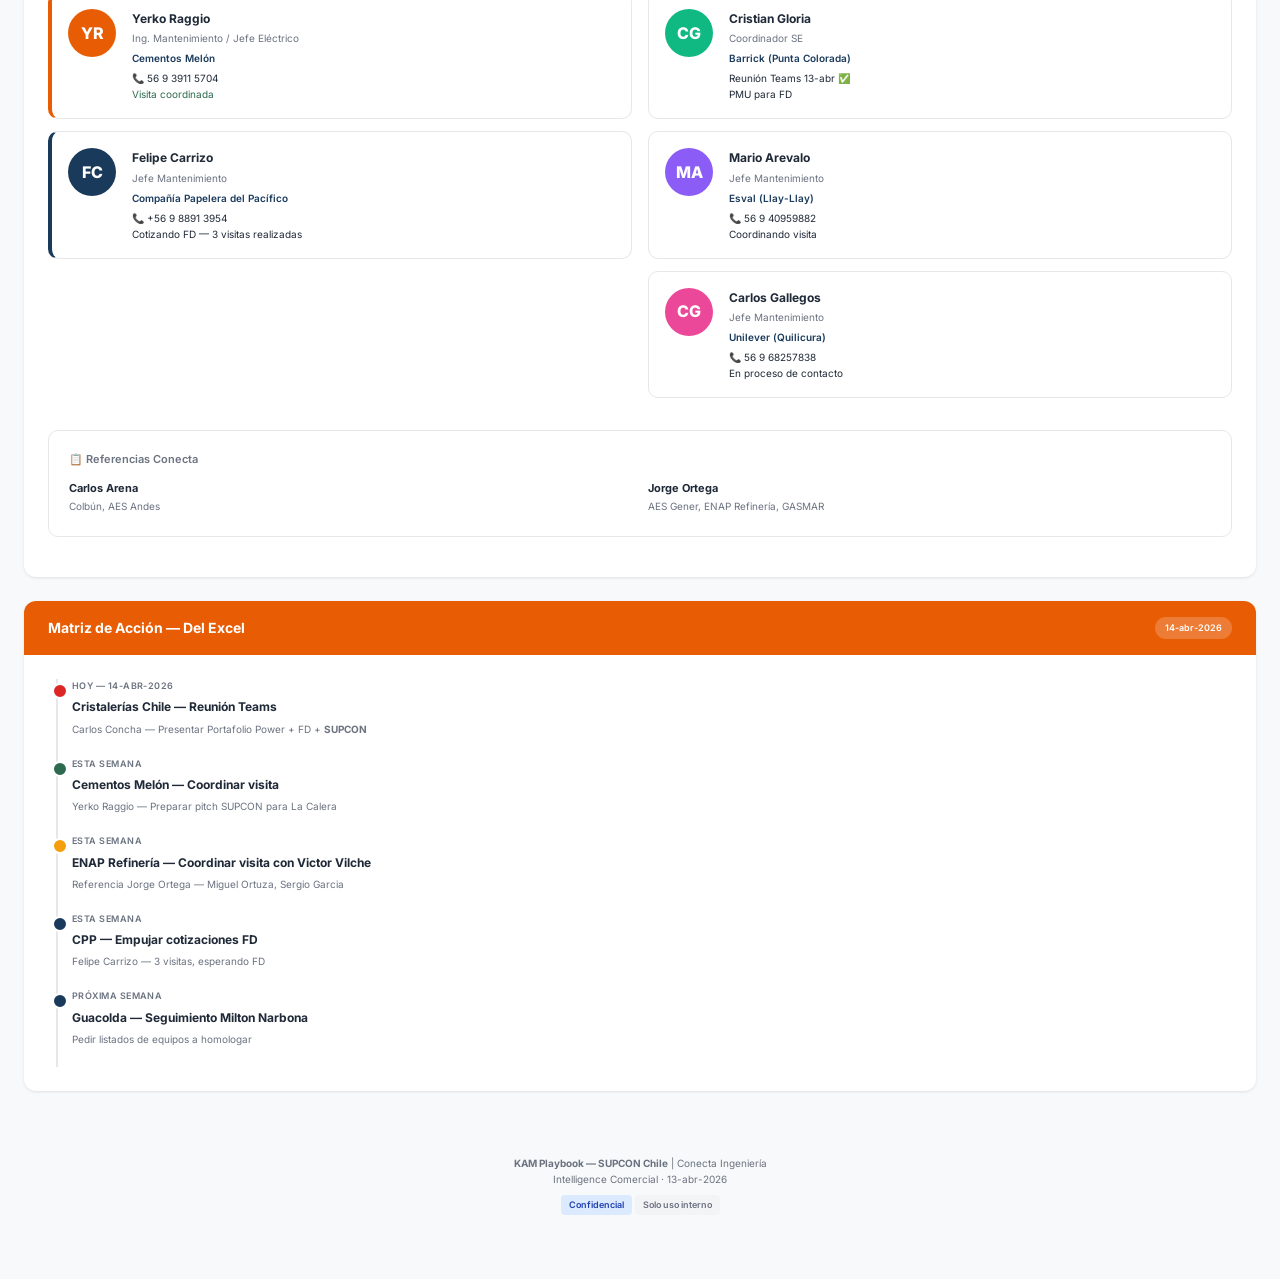
==== commit 724ed368: "feat: Diseñar estrategias de entrada por industria para procesos no críticos Entry Points diseñados " ====
--- a/kam_playbook.html
+++ b/kam_playbook.html
@@ -807,13 +807,12 @@
   </div>
   <div class="nav-links">
     <a href="#overview" class="nav-link active">Resumen</a>
+    <a href="#entry-points" class="nav-link">🎯 Entry Points</a>
     <a href="#estrategia" class="nav-link">📈 Estrategia</a>
     <a href="#demo" class="nav-link">🎮 Demo</a>
     <a href="#pipeline-full" class="nav-link">📊 170 Empresas</a>
-    <a href="#pipeline" class="nav-link">Pipeline</a>
     <a href="#contacts" class="nav-link">Contactos</a>
     <a href="#contacts-excel" class="nav-link">Excel</a>
-    <a href="#pitches" class="nav-link">Pitches</a>
     <a href="#actions" class="nav-link">Acciones</a>
   </div>
 </nav>
@@ -847,6 +846,168 @@
     </div>
   </div>
 </div>
+
+<!-- SECTION ENTRY POINTS -->
+<section id="entry-points" class="section">
+  <div class="section-header danger">
+    <h2>🎯 Entry Points — Procesos No Críticos</h2>
+    <span class="badge">Tickets pequeños → Alta escalabilidad</span>
+  </div>
+  <div class="section-body">
+    
+    <div class="callout warning" style="margin-bottom: 20px;">
+      <div class="callout-icon">💡</div>
+      <div class="callout-content">
+        <div class="callout-title">Principio: "Ningún cliente nos va a entregar su proceso crítico a alguien que no conoce."</div>
+        <div class="callout-text">
+          Pero todos necesitan ayuda con procesos no críticos. <strong>Entry Points = generar confianza + crear referencias + escalar después.</strong>
+        </div>
+      </div>
+    </div>
+
+    <h4 style="margin-bottom: 12px;">📋 Entry Points por Industria</h4>
+    <table class="table">
+      <thead>
+        <tr>
+          <th>Industria</th>
+          <th>Entry Point</th>
+          <th>Proceso</th>
+          <th>Inversión</th>
+          <th>Escalabilidad</th>
+        </tr>
+      </thead>
+      <tbody>
+        <tr>
+          <td><strong>Cemento</strong></td>
+          <td>Horno Watch</td>
+          <td>Temperatura horno</td>
+          <td><strong>US$25-35K/horno</strong></td>
+          <td>→ Full DCS US$400K</td>
+        </tr>
+        <tr>
+          <td><strong>Vidrio</strong></td>
+          <td>Recocido Watch</td>
+          <td>Temp recocido</td>
+          <td><strong>US$15-25K/línea</strong></td>
+          <td>→ Full DCS US$350K</td>
+        </tr>
+        <tr>
+          <td><strong>Minería</strong></td>
+          <td>Equipment Watch</td>
+          <td>Vibración molinos</td>
+          <td><strong>US$50-80K (10 eq)</strong></td>
+          <td>→ Full DCS US$5M</td>
+        </tr>
+        <tr>
+          <td><strong>Generación</strong></td>
+          <td>Substation Watch</td>
+          <td>Protecciones</td>
+          <td><strong>US$30-50K/sub</strong></td>
+          <td>→ Full DCS US$500K</td>
+        </tr>
+        <tr>
+          <td><strong>P&P</strong></td>
+          <td>Digestor Watch</td>
+          <td>Vapor digestores</td>
+          <td><strong>US$35-50K/dig</strong></td>
+          <td>→ Full DCS US$1-2M</td>
+        </tr>
+        <tr>
+          <td><strong>Refinación</strong></td>
+          <td>Tank Watch</td>
+          <td>Nivel tanks</td>
+          <td><strong>US$20-30K/tank</strong></td>
+          <td>→ Full DCS US$1M</td>
+        </tr>
+        <tr>
+          <td><strong>Alimentos</strong></td>
+          <td>Boiler Watch</td>
+          <td>Eficiencia calderas</td>
+          <td><strong>US$15-25K/cald</strong></td>
+          <td>→ Full DCS US$500K</td>
+        </tr>
+      </tbody>
+    </table>
+
+    <h4 style="margin: 20px 0 12px;">🎙️ Pregunta Mágica</h4>
+    <div class="callout info">
+      <div class="callout-icon">❓</div>
+      <div class="callout-content">
+        <div class="callout-text">
+          <strong>"¿Qué equipo o proceso les ha dado más headaches este año?"</strong>
+          <br><br>
+          Cemento → "El horno" → <strong>Horno Watch</strong><br>
+          Vidrio → "El recocido" → <strong>Recocido Watch</strong><br>
+          Minería → "Los molinos" → <strong>Equipment Watch</strong>
+        </div>
+      </div>
+    </div>
+
+    <h4 style="margin: 20px 0 12px;">📈 Escalabilidad Típica</h4>
+    <div class="timeline">
+      <div class="timeline-item danger">
+        <div class="timeline-date">MES 1-3</div>
+        <div class="timeline-title">ENTRY POINT</div>
+        <div class="timeline-desc">
+          Firmar 1-2 Entry Points · Implementar 2-4 semanas · Cliente ve resultados
+        </div>
+      </div>
+      <div class="timeline-item warning">
+        <div class="timeline-date">MES 4-6</div>
+        <div class="timeline-title">PRIMERA ESCALADA</div>
+        <div class="timeline-desc">
+          Extender a más equipos · Añadir análisis/AI · Cliente pide más
+        </div>
+      </div>
+      <div class="timeline-item">
+        <div class="timeline-date">MES 7-12</div>
+        <div class="timeline-title">SEGUNDA ESCALADA</div>
+        <div class="timeline-desc">
+          SCADA básico · Integración con existentes · Cliente confiado 100%
+        </div>
+      </div>
+      <div class="timeline-item success">
+        <div class="timeline-date">AÑO 2</div>
+        <div class="timeline-title">CORE BUSINESS</div>
+        <div class="timeline-desc">
+          Full DCS · APC · Control total · Referencia activa
+        </div>
+      </div>
+    </div>
+
+    <h4 style="margin: 20px 0 12px;">💼 Ejemplo: Cristalerías Chile</h4>
+    <div class="grid-4">
+      <div class="card" style="text-align: center; border-top: 4px solid var(--danger);">
+        <div style="font-size: 9px; color: var(--text-light);">ENTRY</div>
+        <div style="font-size: 16px; font-weight: 800; color: var(--primary);">US$60K</div>
+        <div style="font-size: 9px;">Recocido Watch</div>
+        <div style="font-size: 8px; color: var(--text-light);">3 líneas</div>
+      </div>
+      <div class="card" style="text-align: center; border-top: 4px solid var(--warning);">
+        <div style="font-size: 9px; color: var(--text-light);">ESCALADA 1</div>
+        <div style="font-size: 16px; font-weight: 800; color: var(--primary);">US$50K</div>
+        <div style="font-size: 9px;">SCADA-only</div>
+        <div style="font-size: 8px; color: var(--text-light);">6 hornos</div>
+      </div>
+      <div class="card" style="text-align: center; border-top: 4px solid var(--success);">
+        <div style="font-size: 9px; color: var(--text-light);">ESCALADA 2</div>
+        <div style="font-size: 16px; font-weight: 800; color: var(--primary);">US$840K</div>
+        <div style="font-size: 9px;">APC Standalone</div>
+        <div style="font-size: 8px; color: var(--text-light);">6 hornos</div>
+      </div>
+      <div class="card" style="text-align: center; border-top: 4px solid var(--primary);">
+        <div style="font-size: 9px; color: var(--text-light);">CORE</div>
+        <div style="font-size: 16px; font-weight: 800; color: var(--success);">US$2.1M</div>
+        <div style="font-size: 9px;">Full DCS</div>
+        <div style="font-size: 8px; color: var(--text-light);">6 hornos</div>
+      </div>
+    </div>
+    <div style="text-align: center; margin-top: 12px; font-size: 11px; color: var(--success); font-weight: 700;">
+      Total路径: US$60K → US$2.55M 💰
+    </div>
+
+  </div>
+</section>
 
 <!-- SECTION DEMO -->
 <section id="demo" class="section">
